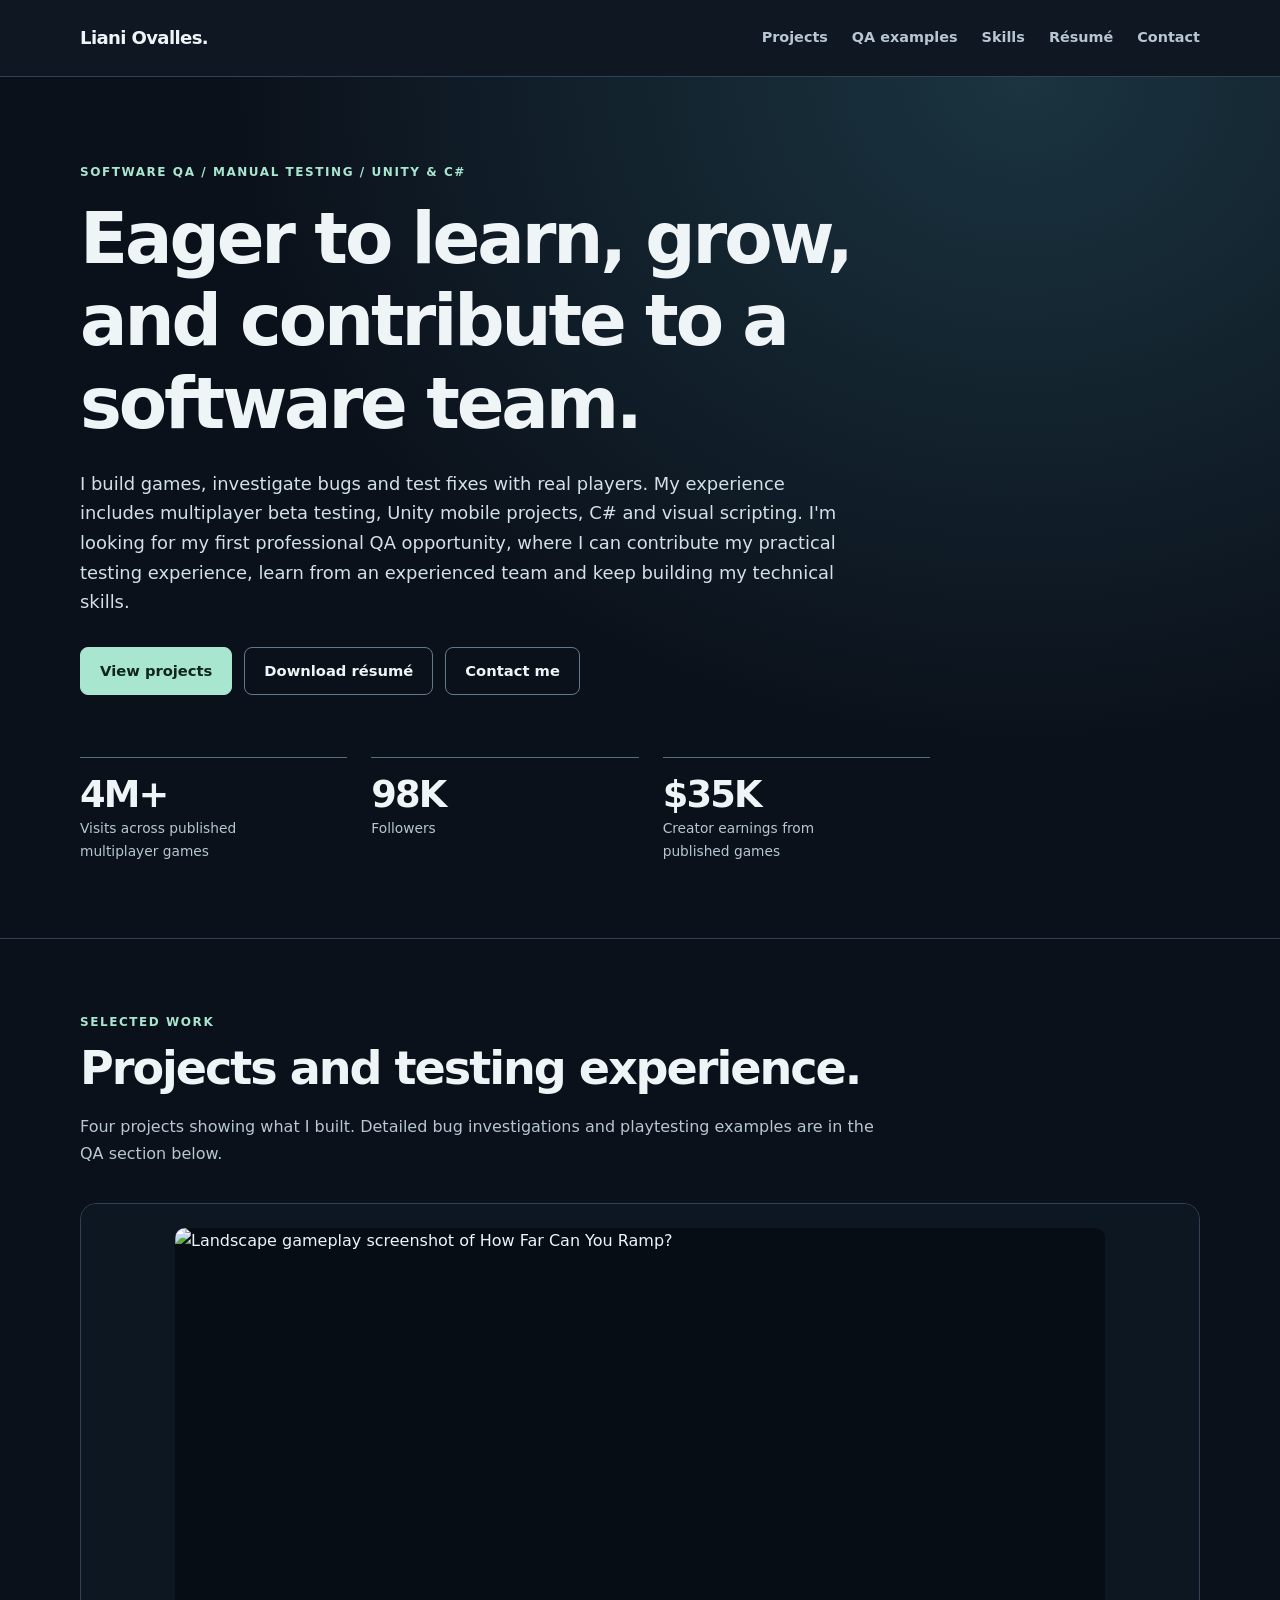
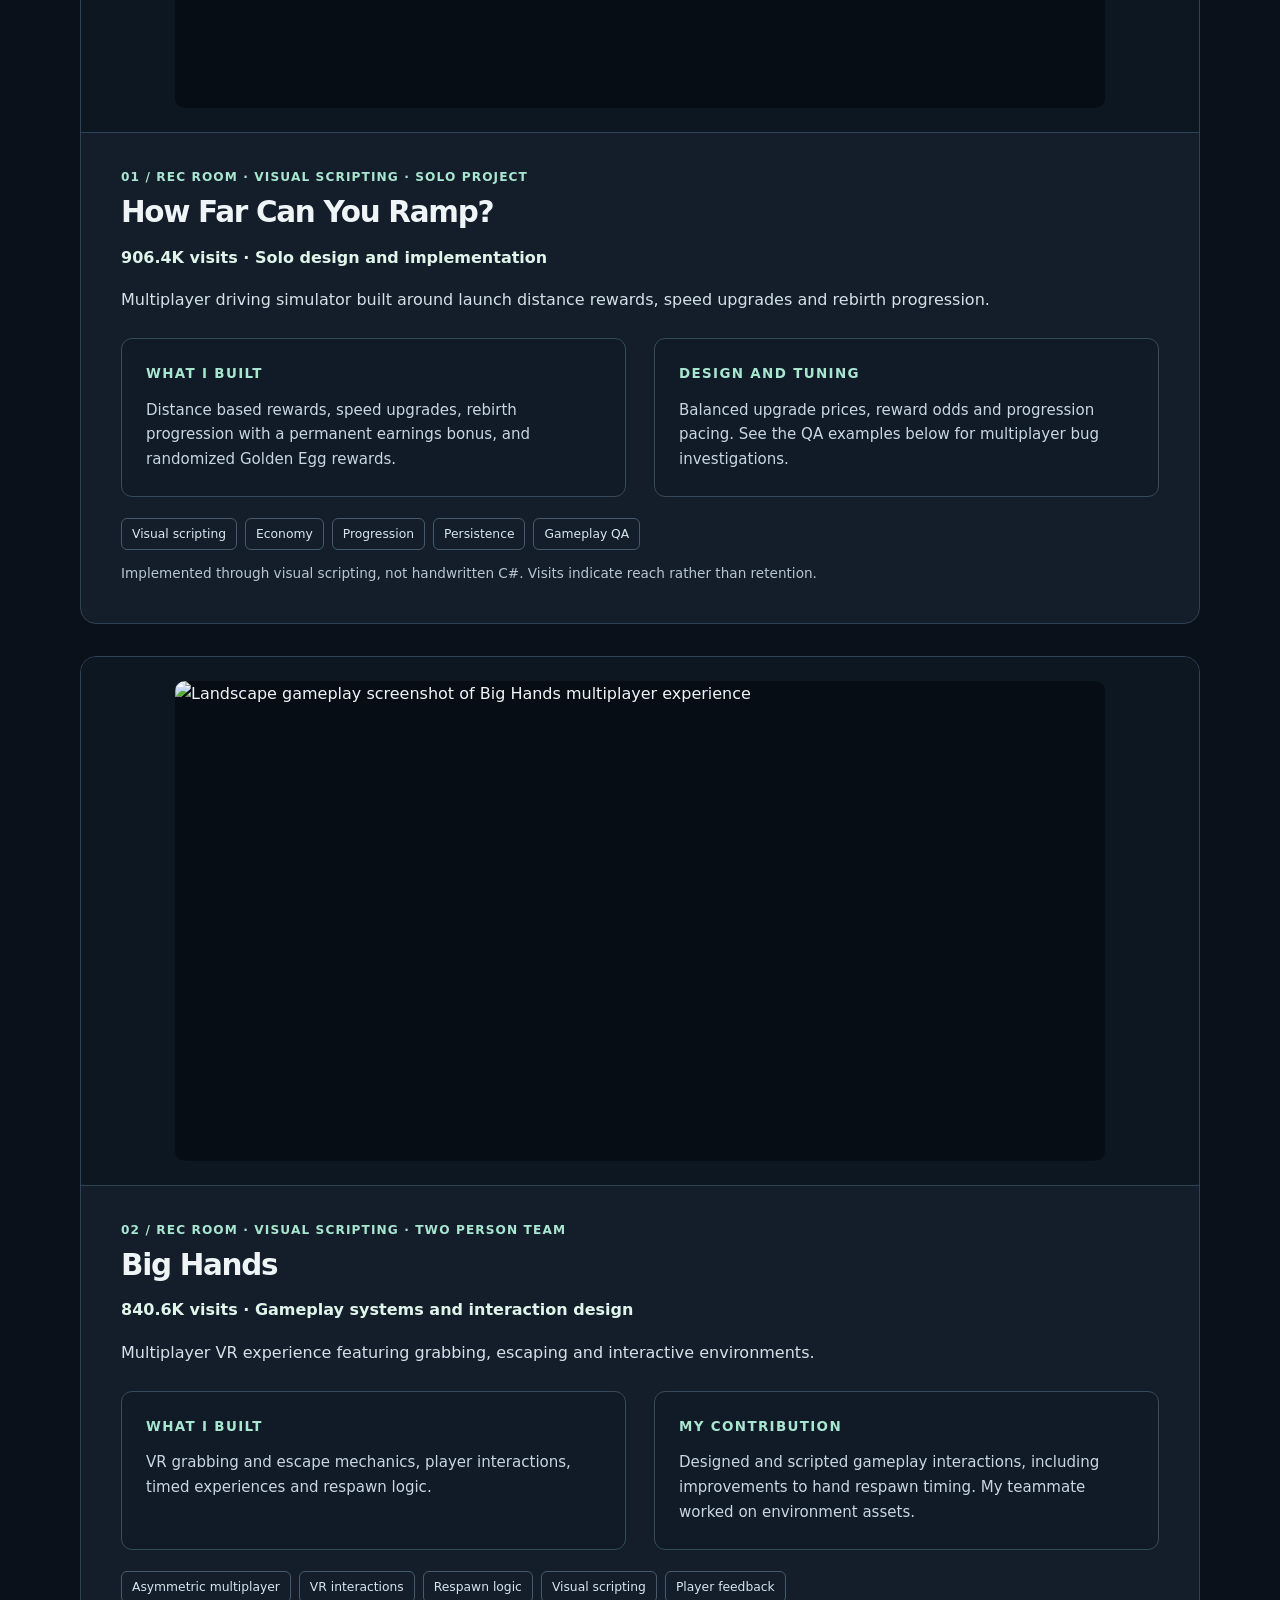
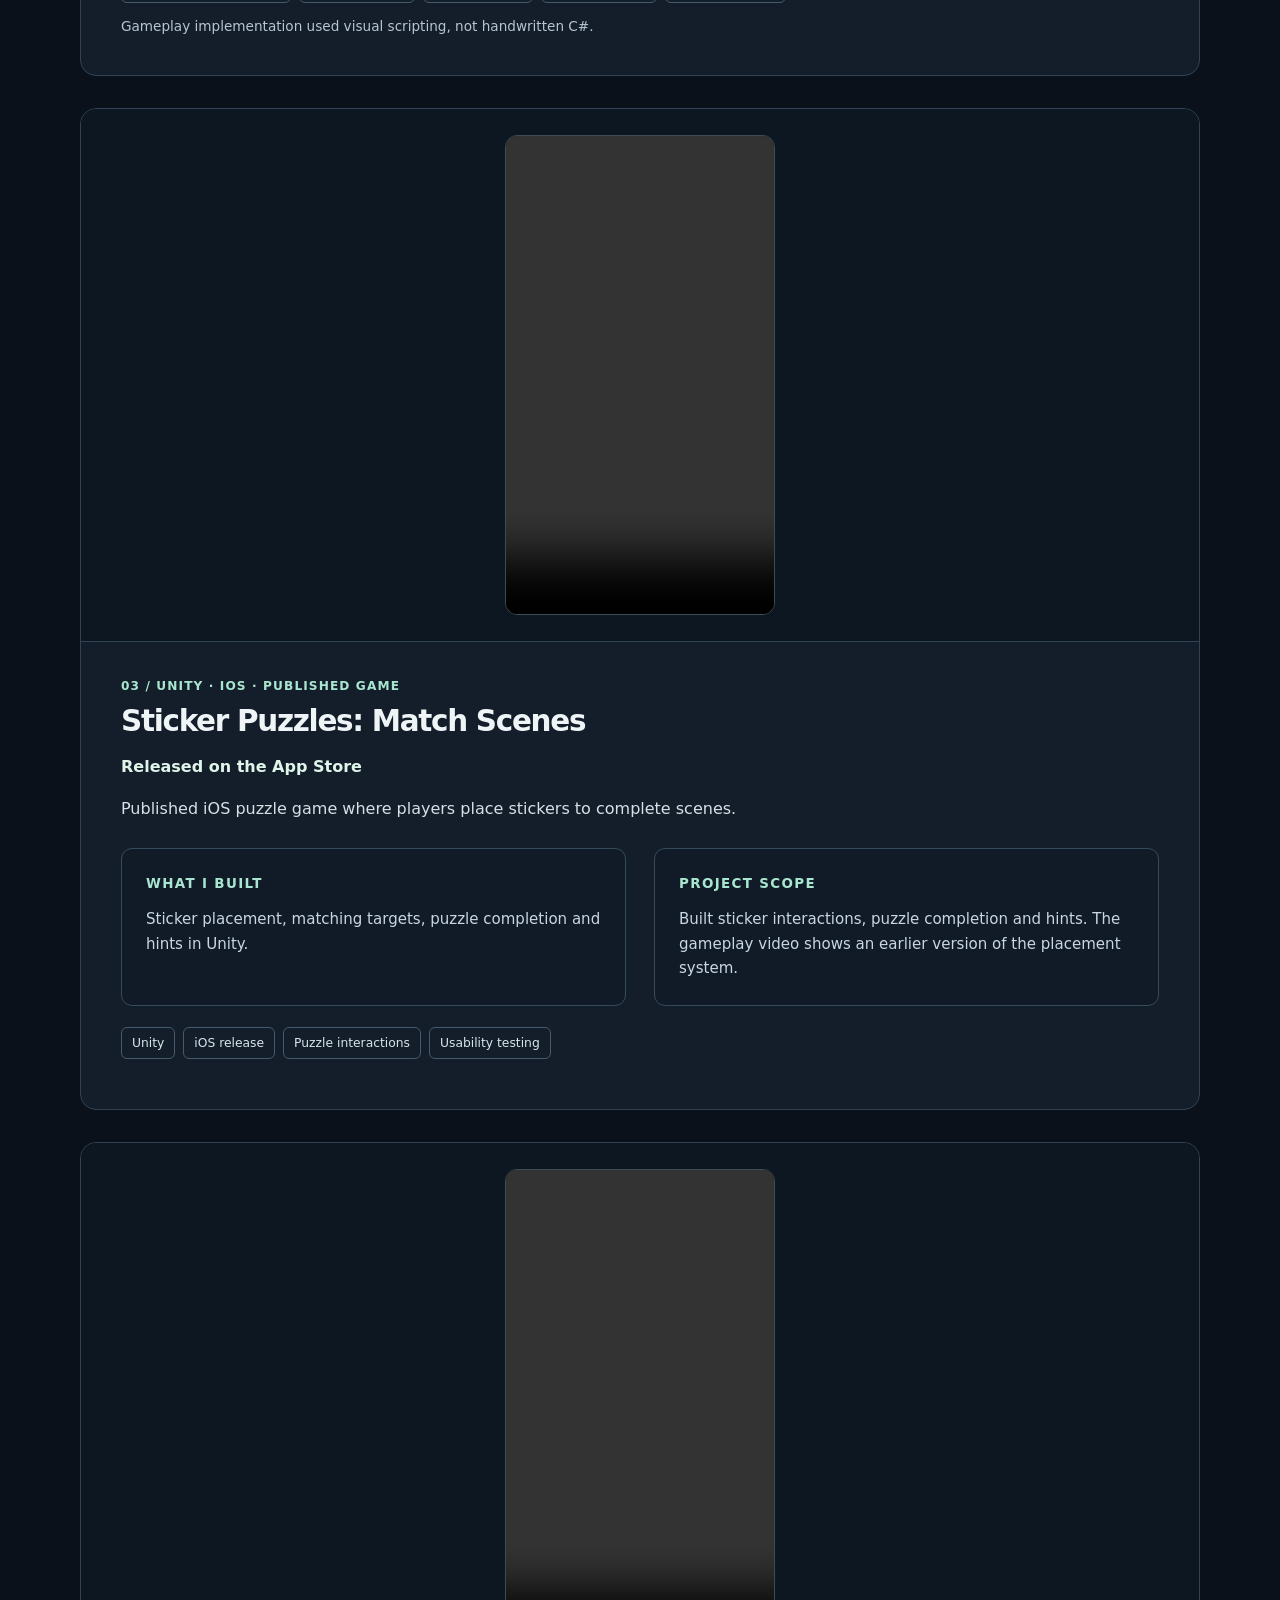
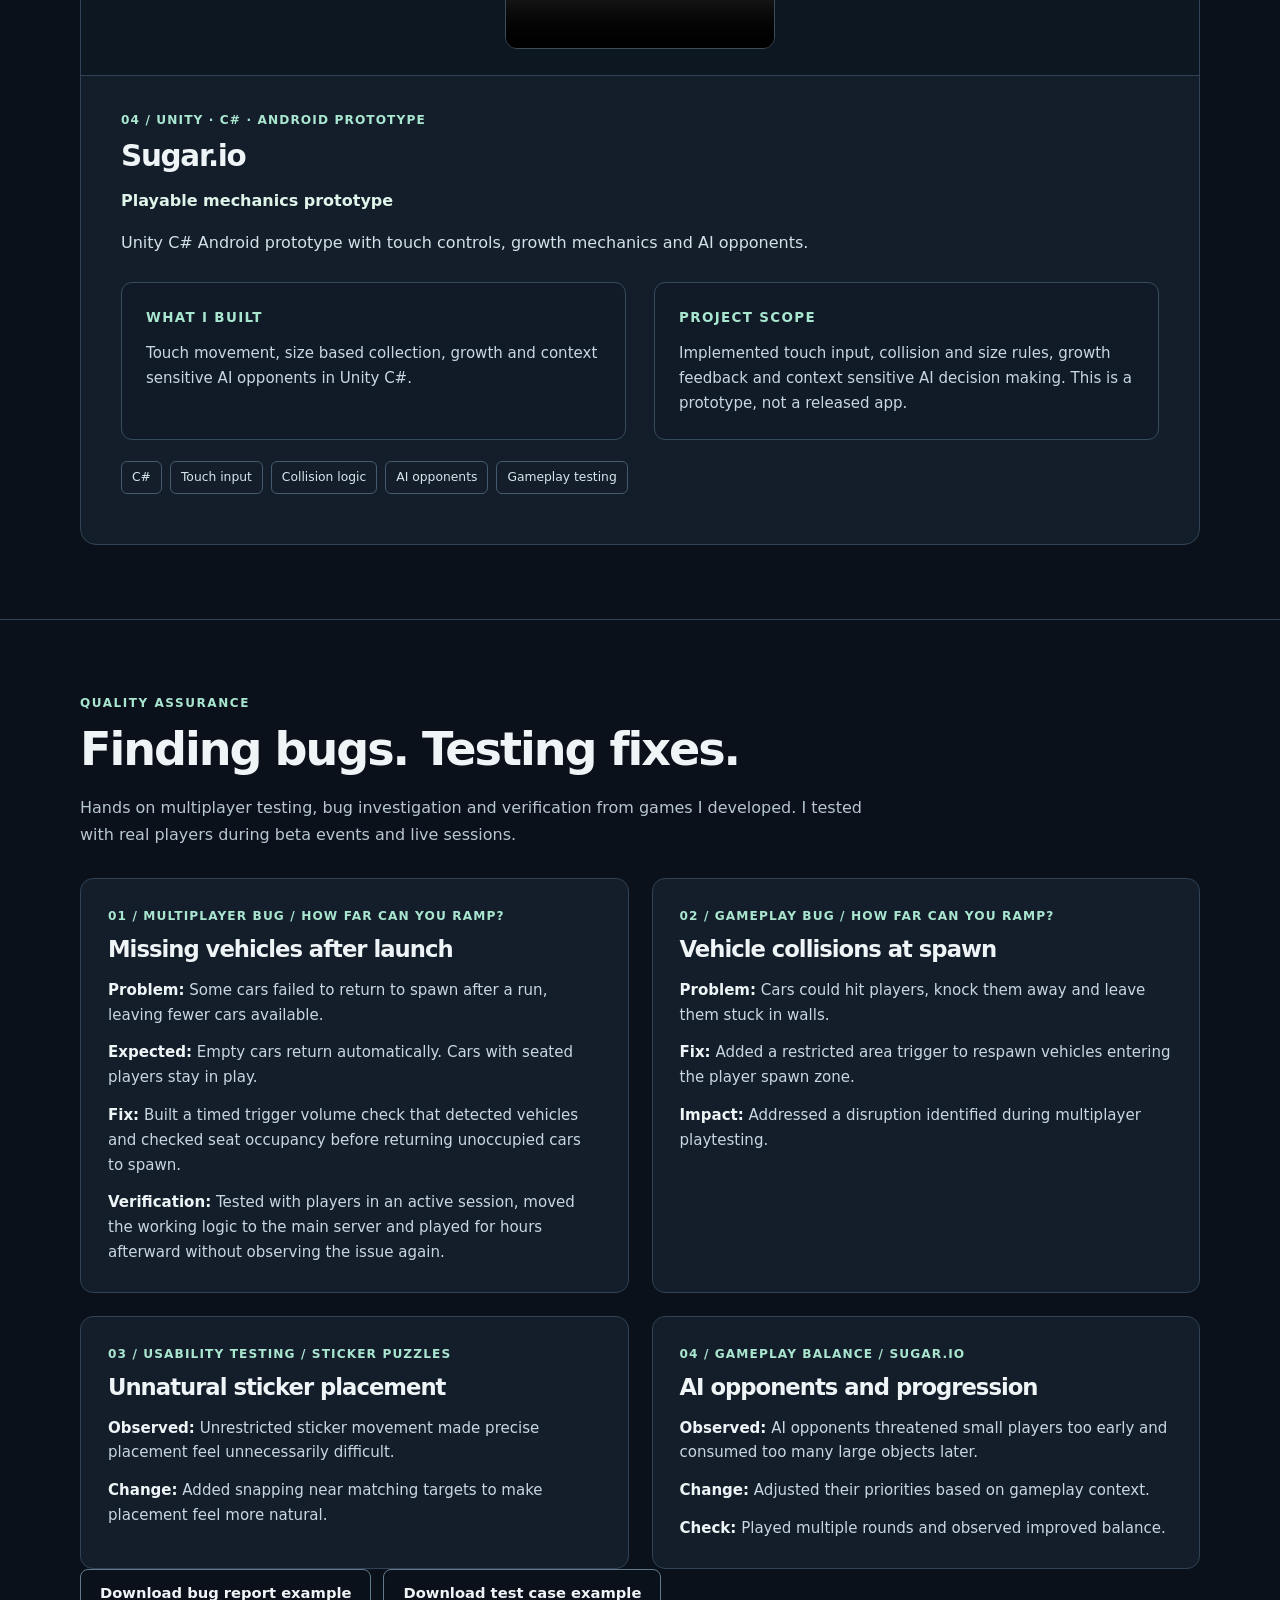
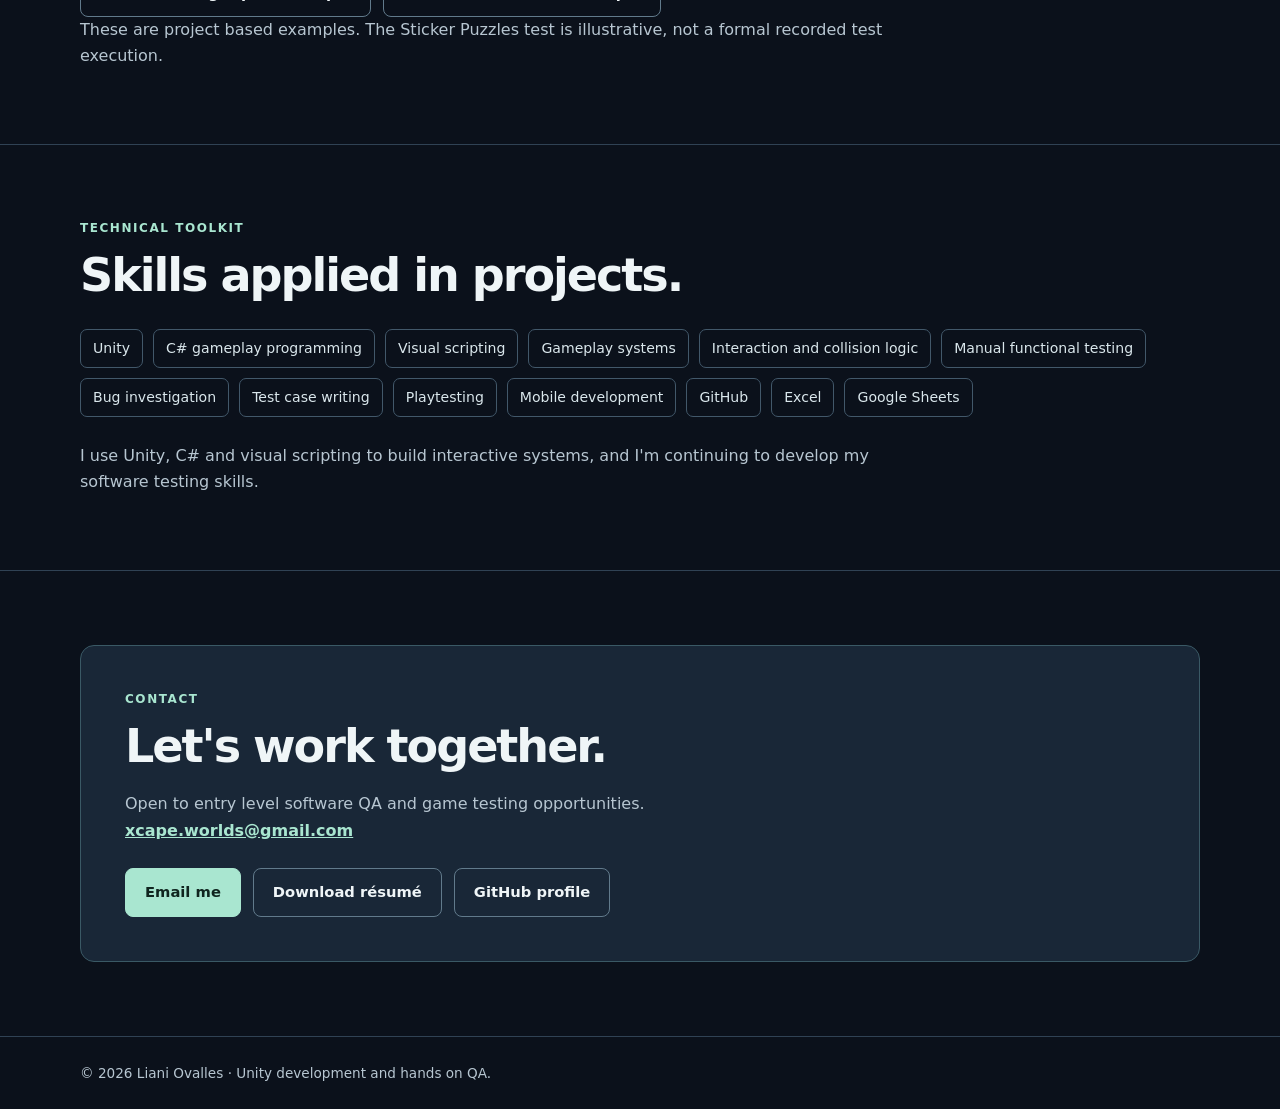
==== index.html @ 58427d6f "Remove repeated QA stories from project summaries and streamline closing copy" ====
<!doctype html>
<html lang="en">
<head>
<meta charset="utf-8">
<meta name="viewport" content="width=device-width, initial-scale=1">
<meta name="theme-color" content="#0b111b">
<meta name="description" content="Liani Ovalles: Unity and C# game development, multiplayer visual scripting, manual gameplay testing and practical QA case studies. Open to remote entry level roles.">
<title>Liani Ovalles | Unity Development & Software QA</title>
<link rel="stylesheet" href="site.css">
</head>
<body>
<a class="skip-link" href="#main">Skip to content</a>
<header class="site-header"><div class="container nav"><a class="brand" href="#top">Liani Ovalles<span aria-hidden="true">.</span></a><nav class="nav-links" aria-label="Primary navigation"><a href="#projects">Projects</a><a href="#qa">QA examples</a><a href="#skills">Skills</a><a href="Liani_Ovalles_Resume.pdf" download>Résumé</a><a href="#contact">Contact</a></nav></div></header>
<main id="main">
<section class="hero" id="top" aria-labelledby="hero-title"><div class="container"><div class="eyebrow">Software QA / Manual testing / Unity &amp; C#</div><h1 id="hero-title">Eager to learn, grow, and contribute to a software team.</h1><p class="lead">I build games, investigate bugs and test fixes with real players. My experience includes multiplayer beta testing, Unity mobile projects, C# and visual scripting. I'm looking for my first professional QA opportunity, where I can contribute my practical testing experience, learn from an experienced team and keep building my technical skills.</p><div class="buttons"><a class="btn" href="#projects">View projects</a><a class="btn secondary" href="Liani_Ovalles_Resume.pdf" download>Download résumé</a><a class="btn secondary" href="mailto:xcape.worlds@gmail.com">Contact me</a></div><div class="stats" aria-label="Published games and community milestones"><div class="stat"><strong>4M+</strong><span>Visits across published multiplayer games</span></div><div class="stat"><strong>98K</strong><span>Followers</span></div><div class="stat"><strong>$35K</strong><span>Creator earnings from published games</span></div></div></div></section>
<section class="section" id="projects" aria-labelledby="projects-title"><div class="container"><div class="eyebrow">Selected work</div><h2 id="projects-title">Projects and testing experience.</h2><p class="section-intro">Four projects showing what I built. Detailed bug investigations and playtesting examples are in the QA section below.</p>
<div class="projects">
<article class="project" aria-labelledby="ramp-title"><div class="project-media landscape"><img loading="lazy" src="https://gentle-tapioca-be9b6f.netlify.app/assets/b6f2767bb4b3dfc897111e20.jpg" alt="Landscape gameplay screenshot of How Far Can You Ramp?" width="960" height="540"></div><div class="project-content"><div class="project-meta">01 / Rec Room · Visual scripting · Solo project</div><h3 id="ramp-title">How Far Can You Ramp?</h3><p class="project-outcome">906.4K visits · Solo design and implementation</p><p class="project-summary">Multiplayer driving simulator built around launch distance rewards, speed upgrades and rebirth progression.</p><div class="project-details"><div class="technical"><h4>What I built</h4><p>Distance based rewards, speed upgrades, rebirth progression with a permanent earnings bonus, and randomized Golden Egg rewards.</p></div><div class="technical"><h4>Design and tuning</h4><p>Balanced upgrade prices, reward odds and progression pacing. See the QA examples below for multiplayer bug investigations.</p></div></div><div class="tag-list"><span class="tag">Visual scripting</span><span class="tag">Economy</span><span class="tag">Progression</span><span class="tag">Persistence</span><span class="tag">Gameplay QA</span></div><p class="note">Implemented through visual scripting, not handwritten C#. Visits indicate reach rather than retention.</p></div></article>
<article class="project" aria-labelledby="hands-title"><div class="project-media landscape"><img loading="lazy" src="https://gentle-tapioca-be9b6f.netlify.app/assets/081a49a530ebfb4fcb7cc245.jpg" alt="Landscape gameplay screenshot of Big Hands multiplayer experience" width="960" height="540"></div><div class="project-content"><div class="project-meta">02 / Rec Room · Visual scripting · two person team</div><h3 id="hands-title">Big Hands</h3><p class="project-outcome">840.6K visits · Gameplay systems and interaction design</p><p class="project-summary">Multiplayer VR experience featuring grabbing, escaping and interactive environments.</p><div class="project-details"><div class="technical"><h4>What I built</h4><p>VR grabbing and escape mechanics, player interactions, timed experiences and respawn logic.</p></div><div class="technical"><h4>My contribution</h4><p>Designed and scripted gameplay interactions, including improvements to hand respawn timing. My teammate worked on environment assets.</p></div></div><div class="tag-list"><span class="tag">Asymmetric multiplayer</span><span class="tag">VR interactions</span><span class="tag">Respawn logic</span><span class="tag">Visual scripting</span><span class="tag">Player feedback</span></div><p class="note">Gameplay implementation used visual scripting, not handwritten C#.</p></div></article>
<article class="project" aria-labelledby="sticker-title"><div class="project-media portrait"><video controls playsinline preload="metadata" data-preview-time="8" aria-label="Sticker Puzzles gameplay recording"><source src="sticker-puzzles-gameplay.mp4#t=8" type="video/mp4">Your browser does not support this video.</video></div><div class="project-content"><div class="project-meta">03 / Unity · iOS · Published game</div><h3 id="sticker-title">Sticker Puzzles: Match Scenes</h3><p class="project-outcome">Released on the App Store</p><p class="project-summary">Published iOS puzzle game where players place stickers to complete scenes.</p><div class="project-details"><div class="technical"><h4>What I built</h4><p>Sticker placement, matching targets, puzzle completion and hints in Unity.</p></div><div class="technical"><h4>Project scope</h4><p>Built sticker interactions, puzzle completion and hints. The gameplay video shows an earlier version of the placement system.</p></div></div><div class="tag-list"><span class="tag">Unity</span><span class="tag">iOS release</span><span class="tag">Puzzle interactions</span><span class="tag">Usability testing</span></div></div></article>
<article class="project" aria-labelledby="sugar-title"><div class="project-media portrait"><video controls playsinline preload="metadata" data-preview-time="5" aria-label="Sugar.io gameplay recording"><source src="sugar-io-gameplay.mp4#t=5" type="video/mp4">Your browser does not support this video.</video></div><div class="project-content"><div class="project-meta">04 / Unity · C# · Android prototype</div><h3 id="sugar-title">Sugar.io</h3><p class="project-outcome">Playable mechanics prototype</p><p class="project-summary">Unity C# Android prototype with touch controls, growth mechanics and AI opponents.</p><div class="project-details"><div class="technical"><h4>What I built</h4><p>Touch movement, size based collection, growth and context sensitive AI opponents in Unity C#.</p></div><div class="technical"><h4>Project scope</h4><p>Implemented touch input, collision and size rules, growth feedback and context sensitive AI decision making. This is a prototype, not a released app.</p></div></div><div class="tag-list"><span class="tag">C#</span><span class="tag">Touch input</span><span class="tag">Collision logic</span><span class="tag">AI opponents</span><span class="tag">Gameplay testing</span></div></div></article>
</div></div></section>
<section class="section" id="qa" aria-labelledby="qa-title"><div class="container"><div class="eyebrow">Quality assurance</div><h2 id="qa-title">Finding bugs. Testing fixes.</h2><p class="section-intro">Hands on multiplayer testing, bug investigation and verification from games I developed. I tested with real players during beta events and live sessions.</p><div class="qa-grid">
<article class="qa-card"><div class="project-meta">01 / Multiplayer bug / How Far Can You Ramp?</div><h3>Missing vehicles after launch</h3><p><strong>Problem:</strong> Some cars failed to return to spawn after a run, leaving fewer cars available.</p><p><strong>Expected:</strong> Empty cars return automatically. Cars with seated players stay in play.</p><p><strong>Fix:</strong> Built a timed trigger volume check that detected vehicles and checked seat occupancy before returning unoccupied cars to spawn.</p><p><strong>Verification:</strong> Tested with players in an active session, moved the working logic to the main server and played for hours afterward without observing the issue again.</p></article>
<article class="qa-card"><div class="project-meta">02 / Gameplay bug / How Far Can You Ramp?</div><h3>Vehicle collisions at spawn</h3><p><strong>Problem:</strong> Cars could hit players, knock them away and leave them stuck in walls.</p><p><strong>Fix:</strong> Added a restricted area trigger to respawn vehicles entering the player spawn zone.</p><p><strong>Impact:</strong> Addressed a disruption identified during multiplayer playtesting.</p></article>
<article class="qa-card"><div class="project-meta">03 / Usability testing / Sticker Puzzles</div><h3>Unnatural sticker placement</h3><p><strong>Observed:</strong> Unrestricted sticker movement made precise placement feel unnecessarily difficult.</p><p><strong>Change:</strong> Added snapping near matching targets to make placement feel more natural.</p></article><article class="qa-card"><div class="project-meta">04 / Gameplay balance / Sugar.io</div><h3>AI opponents and progression</h3><p><strong>Observed:</strong> AI opponents threatened small players too early and consumed too many large objects later.</p><p><strong>Change:</strong> Adjusted their priorities based on gameplay context.</p><p><strong>Check:</strong> Played multiple rounds and observed improved balance.</p></article>
</div><div class="buttons"><a class="btn secondary" href="qa-bug-report-example.txt" download="QA_Bug_Report_Example.txt">Download bug report example</a><a class="btn secondary" href="qa-manual-test-case-example.txt" download="QA_Manual_Test_Case_Example.txt">Download test case example</a></div><p class="section-intro">These are project based examples. The Sticker Puzzles test is illustrative, not a formal recorded test execution.</p></div></section>
<section class="section" id="skills" aria-labelledby="skills-title"><div class="container"><div class="eyebrow">Technical toolkit</div><h2 id="skills-title">Skills applied in projects.</h2><div class="skills"><span>Unity</span><span>C# gameplay programming</span><span>Visual scripting</span><span>Gameplay systems</span><span>Interaction and collision logic</span><span>Manual functional testing</span><span>Bug investigation</span><span>Test case writing</span><span>Playtesting</span><span>Mobile development</span><span>GitHub</span><span>Excel</span><span>Google Sheets</span></div><p class="section-intro">I use Unity, C# and visual scripting to build interactive systems, and I'm continuing to develop my software testing skills.</p></div></section>
<section class="section" id="contact" aria-labelledby="contact-title"><div class="container"><div class="contact-card"><div class="eyebrow">Contact</div><h2 id="contact-title">Let's work together.</h2><p class="section-intro">Open to entry level software QA and game testing opportunities.</p><a class="email" href="mailto:xcape.worlds@gmail.com">xcape.worlds@gmail.com</a><div class="buttons"><a class="btn" href="mailto:xcape.worlds@gmail.com?subject=Job%20Opportunity">Email me</a><a class="btn secondary" href="Liani_Ovalles_Resume.pdf" download>Download résumé</a><a class="btn secondary" href="https://github.com/xcapeworlds-cloud" target="_blank" rel="noopener noreferrer">GitHub profile</a></div></div></div></section>
</main>
<footer class="footer"><div class="container">© <span id="year">2026</span> Liani Ovalles · Unity development and hands on QA.</div></footer>
<script>document.getElementById('year').textContent = new Date().getFullYear();</script>
<script>
/* Seek to a useful gameplay frame while keeping playback user controlled. */
document.querySelectorAll('video[data-preview-time]').forEach((video) => {
  const previewTime = Number(video.dataset.previewTime);
  video.addEventListener('loadedmetadata', () => {
    if (Number.isFinite(video.duration) && video.duration > previewTime) {
      video.currentTime = previewTime;
    }
  }, { once: true });
  video.addEventListener('play', () => {
    if (!video.dataset.started) {
      video.dataset.started = 'true';
      video.currentTime = 0;
    }
  });
});
</script>
</body>
</html>
---- site.css ----
/* Portfolio styles: a single responsive system, without overrides. */
:root{color-scheme:dark;--bg:#0b111b;--surface:#141e2a;--surface-alt:#192737;--border:#304254;--text:#eff5f7;--muted:#b7c6d1;--accent:#a9e6d0;--accent-ink:#10251f;--page:1120px}
*{box-sizing:border-box}html{scroll-behavior:smooth}body{margin:0;background:var(--bg);color:var(--text);font:16px/1.65 system-ui,-apple-system,BlinkMacSystemFont,'Segoe UI',sans-serif}img,video{max-width:100%}a{color:inherit}a:focus-visible{outline:3px solid var(--accent);outline-offset:4px}.container{width:min(var(--page),calc(100% - 48px));margin-inline:auto}.skip-link{position:absolute;top:-60px;left:12px;background:var(--accent);color:var(--accent-ink);padding:10px 16px;z-index:10}.skip-link:focus{top:10px}
.site-header{border-bottom:1px solid var(--border);background:#0e1722}.nav{min-height:76px;display:flex;align-items:center;justify-content:space-between;gap:24px}.brand{font-weight:800;letter-spacing:-.035em;text-decoration:none;font-size:1.13rem}.nav-links{display:flex;flex-wrap:wrap;gap:10px 24px}.nav-links a{text-decoration:none;color:var(--muted);font-size:.9rem;font-weight:600}.nav-links a:hover,.text-link:hover{color:var(--accent)}
h1,h2,h3,h4,p{margin-top:0}h1,h2,h3{letter-spacing:-.044em;line-height:1.17}h1{font-size:clamp(2.65rem,5.5vw,4.8rem);max-width:920px;margin:15px 0 24px}h2{font-size:clamp(2rem,3.6vw,3.05rem);margin:10px 0 18px}h3{font-size:clamp(1.55rem,2.3vw,2rem);margin:8px 0 15px}h4{font-size:.84rem;text-transform:uppercase;letter-spacing:.1em;color:var(--accent);margin:0 0 12px}.eyebrow{font-size:.75rem;font-weight:800;text-transform:uppercase;letter-spacing:.13em;color:var(--accent)}.lead{font-size:1.12rem;max-width:780px;color:#d3e0e6}.muted,.section-intro{color:var(--muted)}.section-intro{max-width:810px;margin-bottom:0}
.hero{padding:86px 0 75px;background:radial-gradient(ellipse at 80% 0%,#1a3440 0%,transparent 55%)}.hero .buttons{margin-top:30px}.buttons{display:flex;flex-wrap:wrap;gap:12px}.btn{min-height:46px;display:inline-flex;align-items:center;justify-content:center;text-align:center;padding:11px 19px;border-radius:8px;font-weight:800;font-size:.92rem;text-decoration:none;background:var(--accent);color:var(--accent-ink);border:1px solid var(--accent)}.btn.secondary{background:transparent;color:var(--text);border-color:#617a8b}.btn:hover{filter:brightness(1.1)}.stats{display:grid;grid-template-columns:repeat(3,minmax(0,1fr));gap:24px;max-width:850px;margin-top:62px}.stat{border-top:1px solid #547080;padding-top:15px}.stat strong{display:block;font-size:clamp(1.7rem,3.3vw,2.3rem);line-height:1.2;letter-spacing:-.05em}.stat span{display:block;font-size:.86rem;color:var(--muted);max-width:210px}
.section{padding:74px 0;border-top:1px solid var(--border);scroll-margin-top:20px}.projects{display:grid;gap:32px;margin-top:36px}.project{background:var(--surface);border:1px solid var(--border);border-radius:16px;overflow:hidden}.project-media{background:#0d1722;display:grid;place-items:center;padding:24px;border-bottom:1px solid var(--border)}.project-media.landscape img{width:100%;max-width:930px;max-height:480px;aspect-ratio:16/9;object-fit:contain;display:block;background:#070d14;border-radius:10px}.project-media.portrait{padding:26px 20px}.project-media.portrait video{display:block;width:min(100%,270px);aspect-ratio:9/16;object-fit:contain;max-height:480px;background:#000;border-radius:12px;border:1px solid #3d4c55}.project-content{padding:34px 40px 38px}.project-head{display:flex;justify-content:space-between;align-items:flex-start;gap:24px}.project-head h3{margin-bottom:10px}.project-meta{font-size:.76rem;text-transform:uppercase;letter-spacing:.09em;color:var(--accent);font-weight:800}.project-outcome{color:#e0f5ea;font-weight:750;margin:0 0 16px}.project-summary{color:#d4e1e7;max-width:890px}.project-details{display:grid;grid-template-columns:1fr 1fr;gap:28px;margin-top:25px}.technical{background:#101b27;border:1px solid #344b5b;border-radius:11px;padding:24px}.technical p,.qa-card p{color:#c8d7e0;font-size:.94rem;margin-bottom:13px}.technical p:last-child,.qa-card p:last-child{margin-bottom:0}.technical strong,.qa-card strong{color:#eef5f7}.tag-list{display:flex;flex-wrap:wrap;gap:8px;margin:21px 0 12px}.tag{font-size:.77rem;border:1px solid #435b6c;border-radius:6px;padding:5px 10px;color:#d6e6ec}.note{font-size:.85rem;color:var(--muted);margin-bottom:0}.text-link{color:var(--accent);font-weight:750;text-underline-offset:3px}
.qa-grid{display:grid;grid-template-columns:repeat(2,minmax(0,1fr));gap:23px;margin-top:30px}.qa-card{background:var(--surface);border:1px solid var(--border);padding:27px;border-radius:13px}.qa-card h3{font-size:1.42rem;margin-top:10px}.qa-card ol{color:#c8d7e0;padding-left:22px}.qa-card li{margin-bottom:6px}.skills{display:flex;flex-wrap:wrap;gap:10px;margin:26px 0}.skills span{border:1px solid #42586a;border-radius:7px;padding:7px 12px;font-size:.88rem;color:#dae7ec}.contact-card{padding:44px;background:var(--surface-alt);border:1px solid #3a5965;border-radius:14px}.contact-card .email{display:inline-block;color:var(--accent);font-weight:800;overflow-wrap:anywhere;margin-bottom:24px}.footer{padding:25px 0;color:var(--muted);font-size:.85rem;border-top:1px solid var(--border)}
@media(max-width:780px){.nav{padding:17px 0;align-items:flex-start;flex-direction:column;gap:9px}.nav-links{gap:7px 18px}.hero{padding:64px 0}.section{padding:56px 0}.stats{margin-top:43px;gap:15px}.project-details,.qa-grid{grid-template-columns:1fr}.project-content{padding:27px}.project-media{padding:18px}.project-media.landscape img{max-height:none}.project-media.portrait video{max-height:none}.technical{padding:20px}.contact-card{padding:28px}}
@media(max-width:480px){.container{width:calc(100% - 30px)}.nav-links a{font-size:.84rem}.hero{padding:53px 0}.lead{font-size:1.02rem}.buttons .btn{width:100%}.stats{grid-template-columns:repeat(2,minmax(0,1fr))}.stat:last-child{grid-column:1/-1}.project-content{padding:23px 19px}.project-media{padding:12px}.project-media.portrait{padding:18px 12px}.project-media.portrait video{width:min(100%,235px)}.qa-card{padding:22px}.contact-card{padding:25px 20px}}
@media(prefers-reduced-motion:reduce){html{scroll-behavior:auto}}
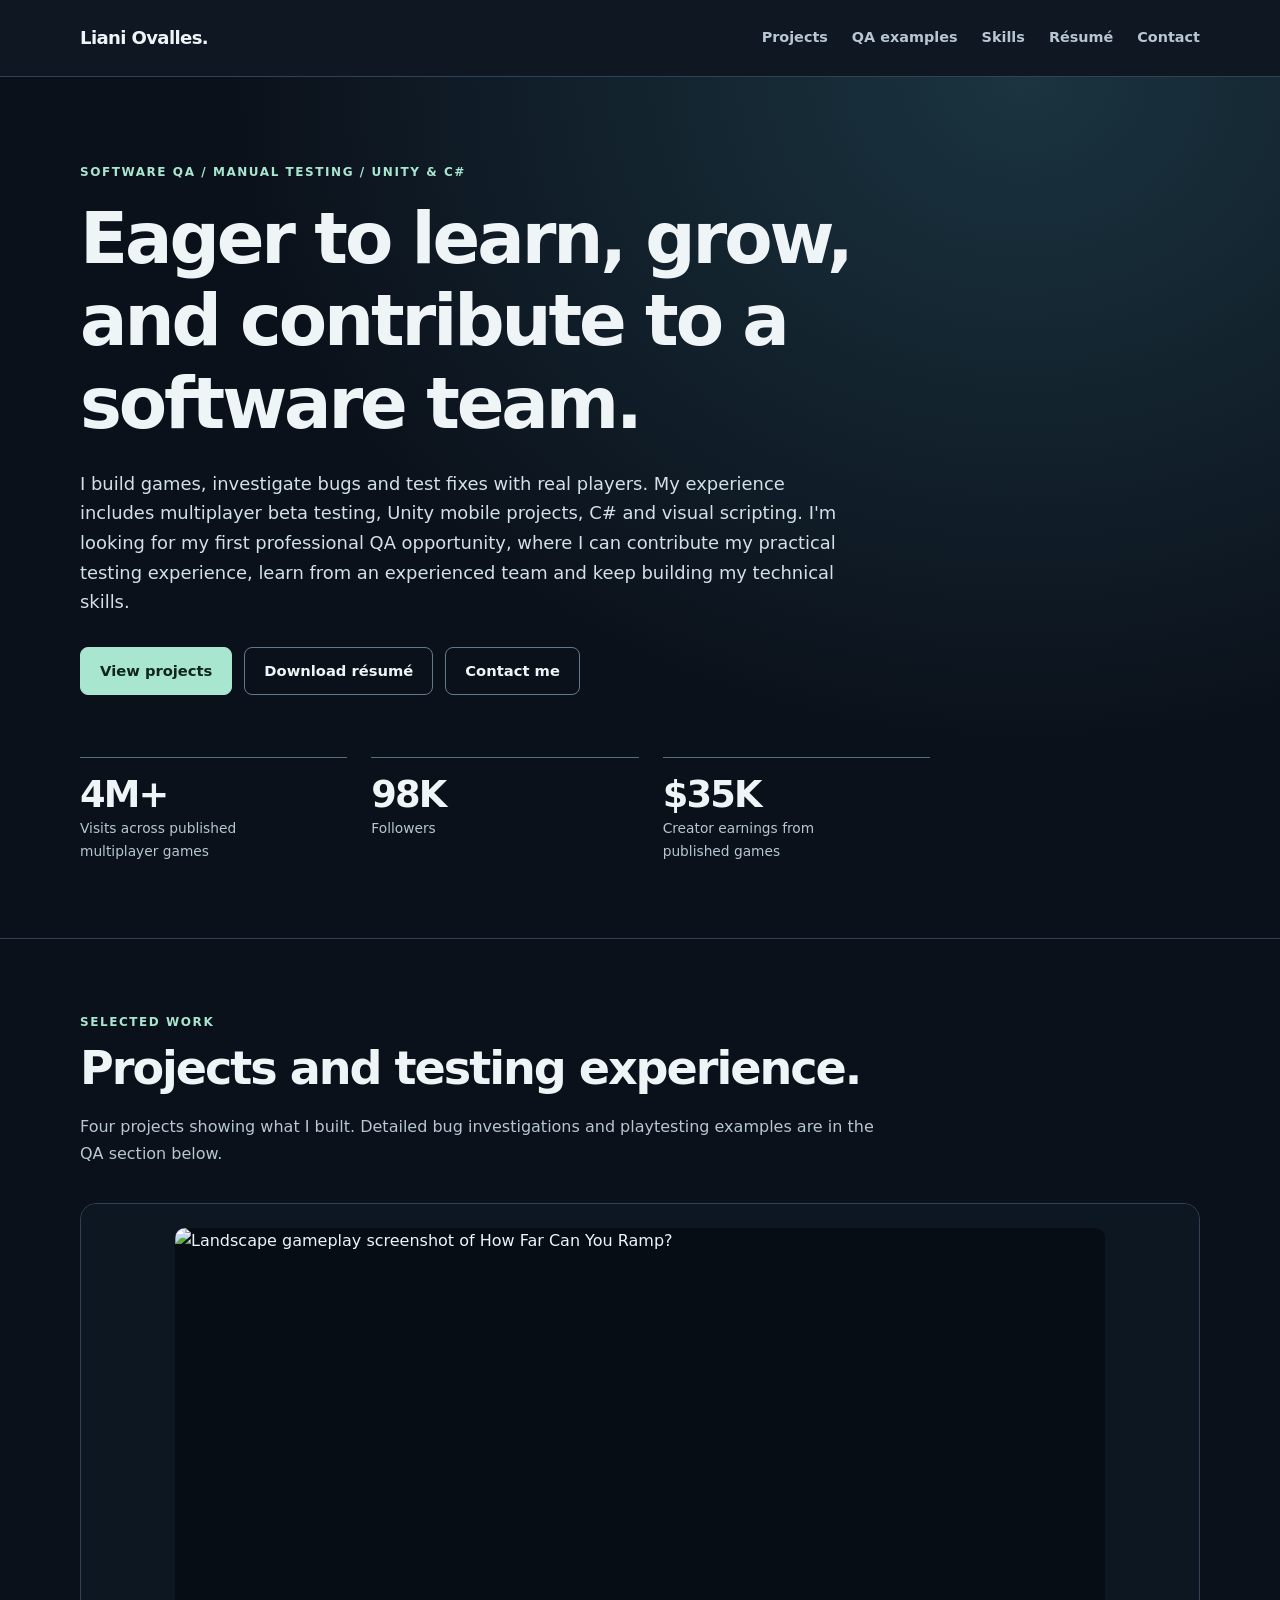
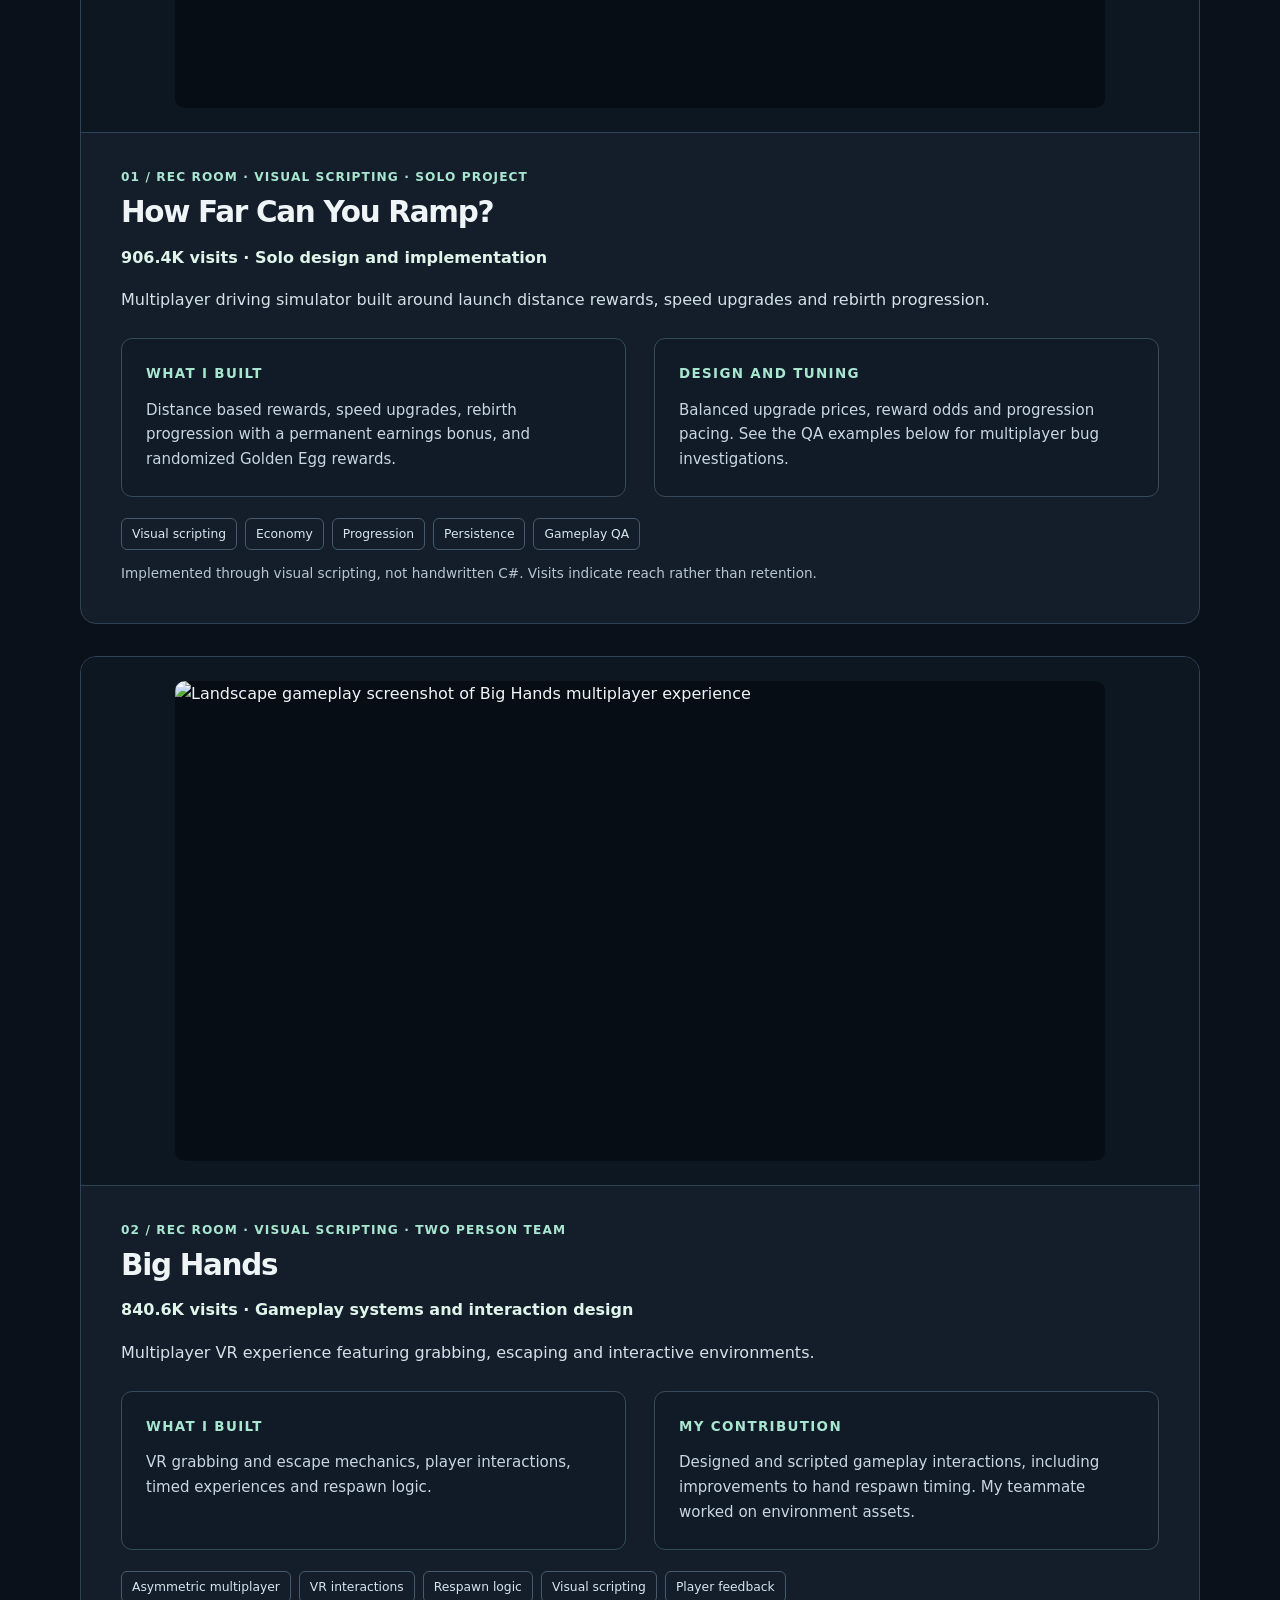
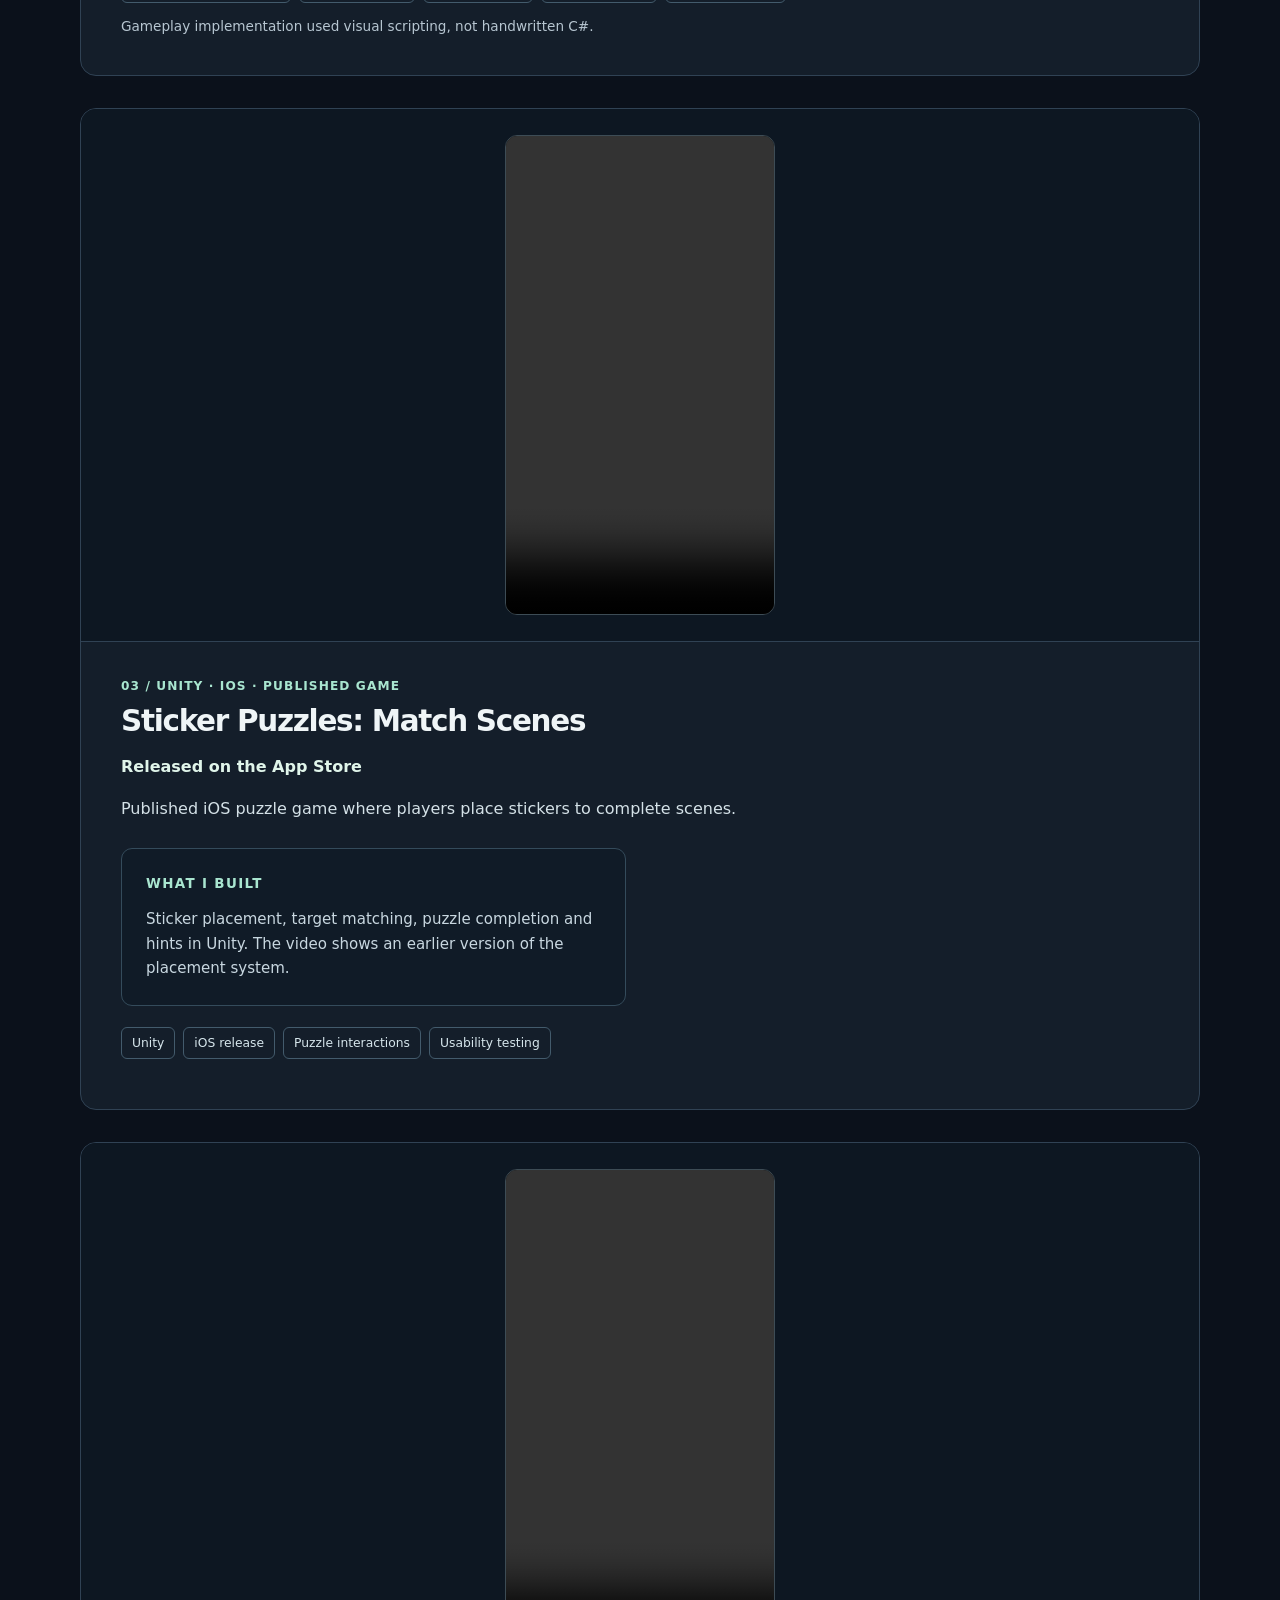
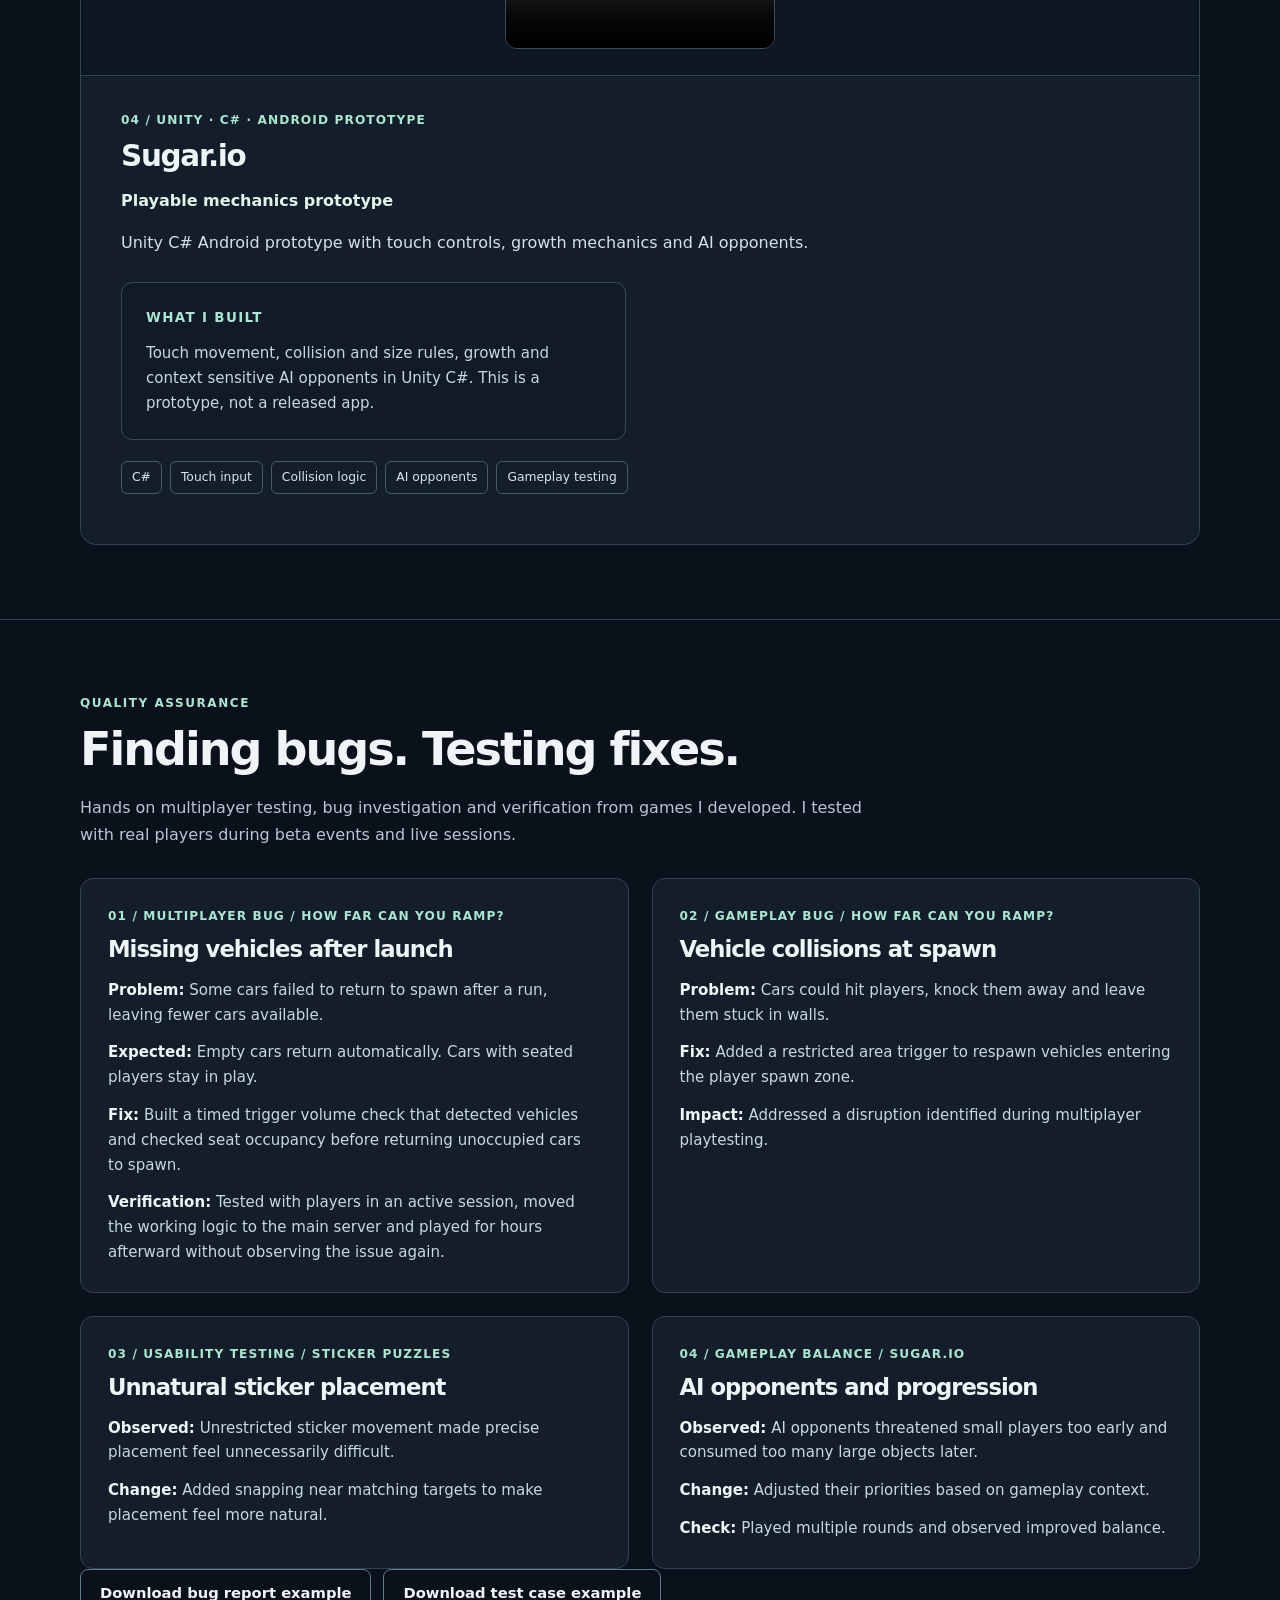
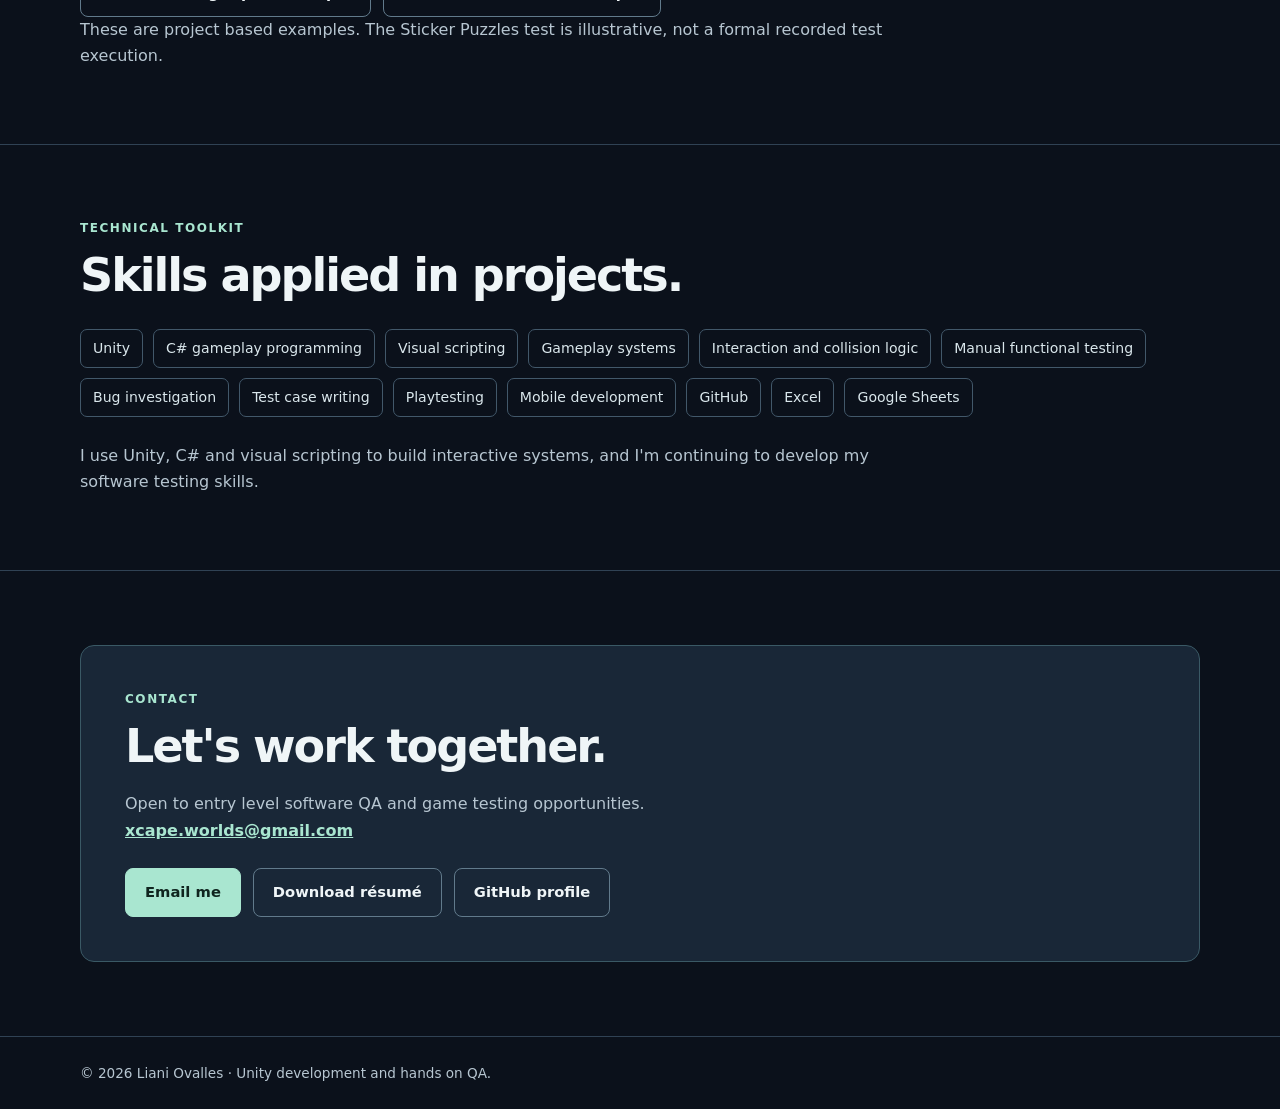
==== commit 9dbde270: "Remove duplicate project scope sections from Unity projects" ====
--- a/index.html
+++ b/index.html
@@ -17,8 +17,8 @@
 <div class="projects">
 <article class="project" aria-labelledby="ramp-title"><div class="project-media landscape"><img loading="lazy" src="https://gentle-tapioca-be9b6f.netlify.app/assets/b6f2767bb4b3dfc897111e20.jpg" alt="Landscape gameplay screenshot of How Far Can You Ramp?" width="960" height="540"></div><div class="project-content"><div class="project-meta">01 / Rec Room · Visual scripting · Solo project</div><h3 id="ramp-title">How Far Can You Ramp?</h3><p class="project-outcome">906.4K visits · Solo design and implementation</p><p class="project-summary">Multiplayer driving simulator built around launch distance rewards, speed upgrades and rebirth progression.</p><div class="project-details"><div class="technical"><h4>What I built</h4><p>Distance based rewards, speed upgrades, rebirth progression with a permanent earnings bonus, and randomized Golden Egg rewards.</p></div><div class="technical"><h4>Design and tuning</h4><p>Balanced upgrade prices, reward odds and progression pacing. See the QA examples below for multiplayer bug investigations.</p></div></div><div class="tag-list"><span class="tag">Visual scripting</span><span class="tag">Economy</span><span class="tag">Progression</span><span class="tag">Persistence</span><span class="tag">Gameplay QA</span></div><p class="note">Implemented through visual scripting, not handwritten C#. Visits indicate reach rather than retention.</p></div></article>
 <article class="project" aria-labelledby="hands-title"><div class="project-media landscape"><img loading="lazy" src="https://gentle-tapioca-be9b6f.netlify.app/assets/081a49a530ebfb4fcb7cc245.jpg" alt="Landscape gameplay screenshot of Big Hands multiplayer experience" width="960" height="540"></div><div class="project-content"><div class="project-meta">02 / Rec Room · Visual scripting · two person team</div><h3 id="hands-title">Big Hands</h3><p class="project-outcome">840.6K visits · Gameplay systems and interaction design</p><p class="project-summary">Multiplayer VR experience featuring grabbing, escaping and interactive environments.</p><div class="project-details"><div class="technical"><h4>What I built</h4><p>VR grabbing and escape mechanics, player interactions, timed experiences and respawn logic.</p></div><div class="technical"><h4>My contribution</h4><p>Designed and scripted gameplay interactions, including improvements to hand respawn timing. My teammate worked on environment assets.</p></div></div><div class="tag-list"><span class="tag">Asymmetric multiplayer</span><span class="tag">VR interactions</span><span class="tag">Respawn logic</span><span class="tag">Visual scripting</span><span class="tag">Player feedback</span></div><p class="note">Gameplay implementation used visual scripting, not handwritten C#.</p></div></article>
-<article class="project" aria-labelledby="sticker-title"><div class="project-media portrait"><video controls playsinline preload="metadata" data-preview-time="8" aria-label="Sticker Puzzles gameplay recording"><source src="sticker-puzzles-gameplay.mp4#t=8" type="video/mp4">Your browser does not support this video.</video></div><div class="project-content"><div class="project-meta">03 / Unity · iOS · Published game</div><h3 id="sticker-title">Sticker Puzzles: Match Scenes</h3><p class="project-outcome">Released on the App Store</p><p class="project-summary">Published iOS puzzle game where players place stickers to complete scenes.</p><div class="project-details"><div class="technical"><h4>What I built</h4><p>Sticker placement, matching targets, puzzle completion and hints in Unity.</p></div><div class="technical"><h4>Project scope</h4><p>Built sticker interactions, puzzle completion and hints. The gameplay video shows an earlier version of the placement system.</p></div></div><div class="tag-list"><span class="tag">Unity</span><span class="tag">iOS release</span><span class="tag">Puzzle interactions</span><span class="tag">Usability testing</span></div></div></article>
-<article class="project" aria-labelledby="sugar-title"><div class="project-media portrait"><video controls playsinline preload="metadata" data-preview-time="5" aria-label="Sugar.io gameplay recording"><source src="sugar-io-gameplay.mp4#t=5" type="video/mp4">Your browser does not support this video.</video></div><div class="project-content"><div class="project-meta">04 / Unity · C# · Android prototype</div><h3 id="sugar-title">Sugar.io</h3><p class="project-outcome">Playable mechanics prototype</p><p class="project-summary">Unity C# Android prototype with touch controls, growth mechanics and AI opponents.</p><div class="project-details"><div class="technical"><h4>What I built</h4><p>Touch movement, size based collection, growth and context sensitive AI opponents in Unity C#.</p></div><div class="technical"><h4>Project scope</h4><p>Implemented touch input, collision and size rules, growth feedback and context sensitive AI decision making. This is a prototype, not a released app.</p></div></div><div class="tag-list"><span class="tag">C#</span><span class="tag">Touch input</span><span class="tag">Collision logic</span><span class="tag">AI opponents</span><span class="tag">Gameplay testing</span></div></div></article>
+<article class="project" aria-labelledby="sticker-title"><div class="project-media portrait"><video controls playsinline preload="metadata" data-preview-time="8" aria-label="Sticker Puzzles gameplay recording"><source src="sticker-puzzles-gameplay.mp4#t=8" type="video/mp4">Your browser does not support this video.</video></div><div class="project-content"><div class="project-meta">03 / Unity · iOS · Published game</div><h3 id="sticker-title">Sticker Puzzles: Match Scenes</h3><p class="project-outcome">Released on the App Store</p><p class="project-summary">Published iOS puzzle game where players place stickers to complete scenes.</p><div class="project-details"><div class="technical"><h4>What I built</h4><p>Sticker placement, target matching, puzzle completion and hints in Unity. The video shows an earlier version of the placement system.</p></div></div><div class="tag-list"><span class="tag">Unity</span><span class="tag">iOS release</span><span class="tag">Puzzle interactions</span><span class="tag">Usability testing</span></div></div></article>
+<article class="project" aria-labelledby="sugar-title"><div class="project-media portrait"><video controls playsinline preload="metadata" data-preview-time="5" aria-label="Sugar.io gameplay recording"><source src="sugar-io-gameplay.mp4#t=5" type="video/mp4">Your browser does not support this video.</video></div><div class="project-content"><div class="project-meta">04 / Unity · C# · Android prototype</div><h3 id="sugar-title">Sugar.io</h3><p class="project-outcome">Playable mechanics prototype</p><p class="project-summary">Unity C# Android prototype with touch controls, growth mechanics and AI opponents.</p><div class="project-details"><div class="technical"><h4>What I built</h4><p>Touch movement, collision and size rules, growth and context sensitive AI opponents in Unity C#. This is a prototype, not a released app.</p></div></div><div class="tag-list"><span class="tag">C#</span><span class="tag">Touch input</span><span class="tag">Collision logic</span><span class="tag">AI opponents</span><span class="tag">Gameplay testing</span></div></div></article>
 </div></div></section>
 <section class="section" id="qa" aria-labelledby="qa-title"><div class="container"><div class="eyebrow">Quality assurance</div><h2 id="qa-title">Finding bugs. Testing fixes.</h2><p class="section-intro">Hands on multiplayer testing, bug investigation and verification from games I developed. I tested with real players during beta events and live sessions.</p><div class="qa-grid">
 <article class="qa-card"><div class="project-meta">01 / Multiplayer bug / How Far Can You Ramp?</div><h3>Missing vehicles after launch</h3><p><strong>Problem:</strong> Some cars failed to return to spawn after a run, leaving fewer cars available.</p><p><strong>Expected:</strong> Empty cars return automatically. Cars with seated players stay in play.</p><p><strong>Fix:</strong> Built a timed trigger volume check that detected vehicles and checked seat occupancy before returning unoccupied cars to spawn.</p><p><strong>Verification:</strong> Tested with players in an active session, moved the working logic to the main server and played for hours afterward without observing the issue again.</p></article>
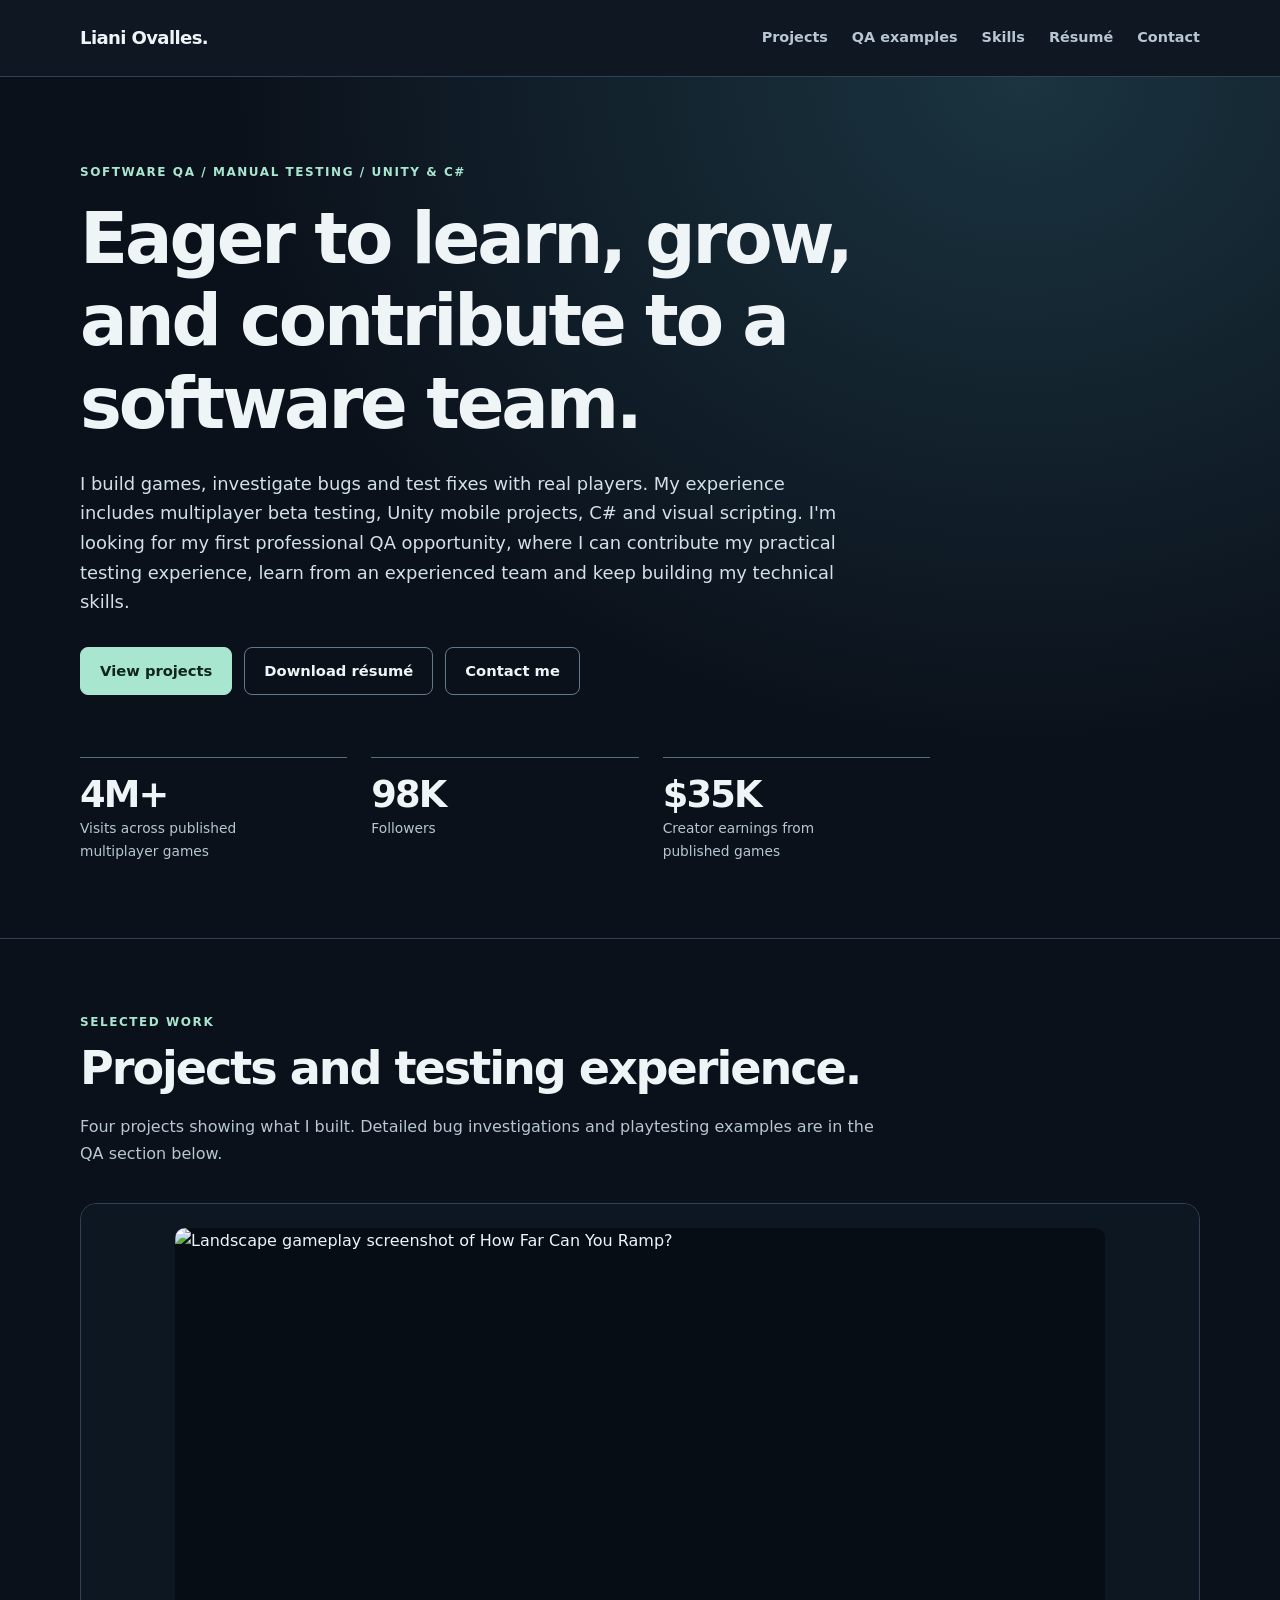
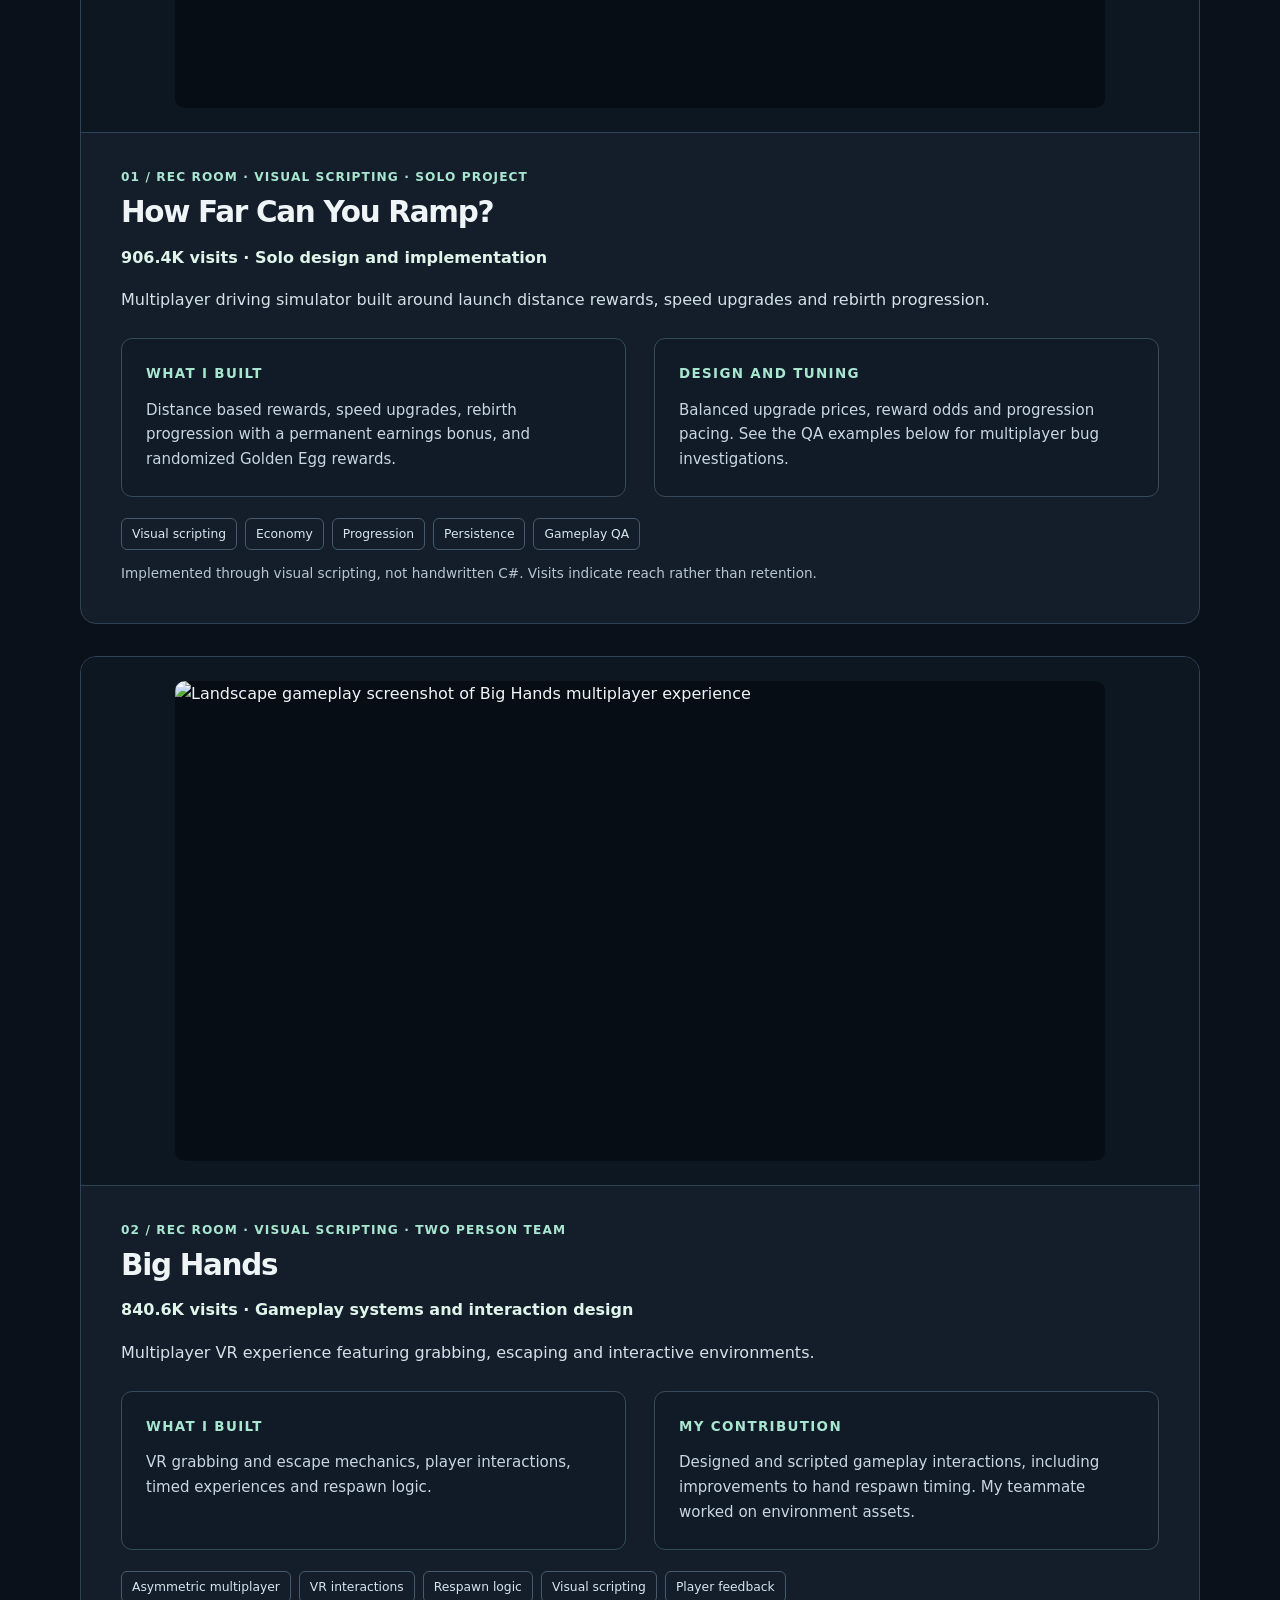
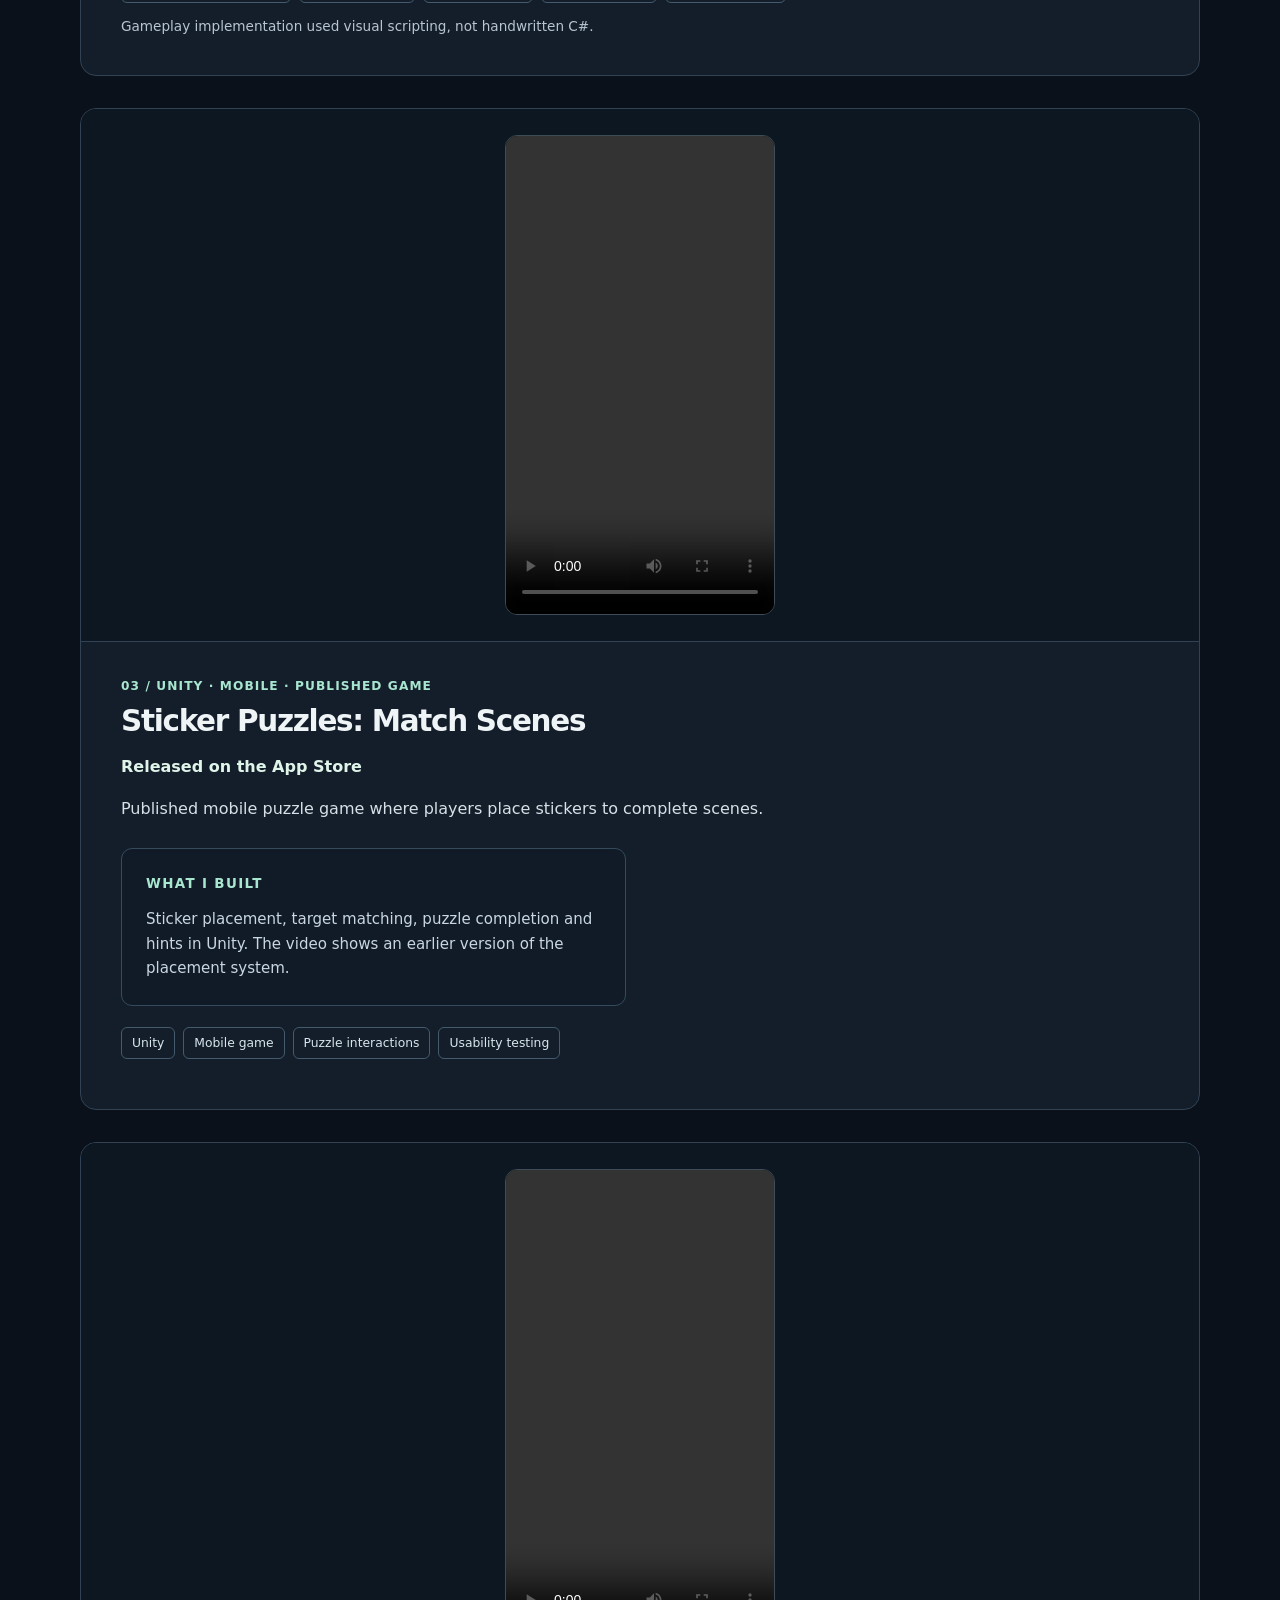
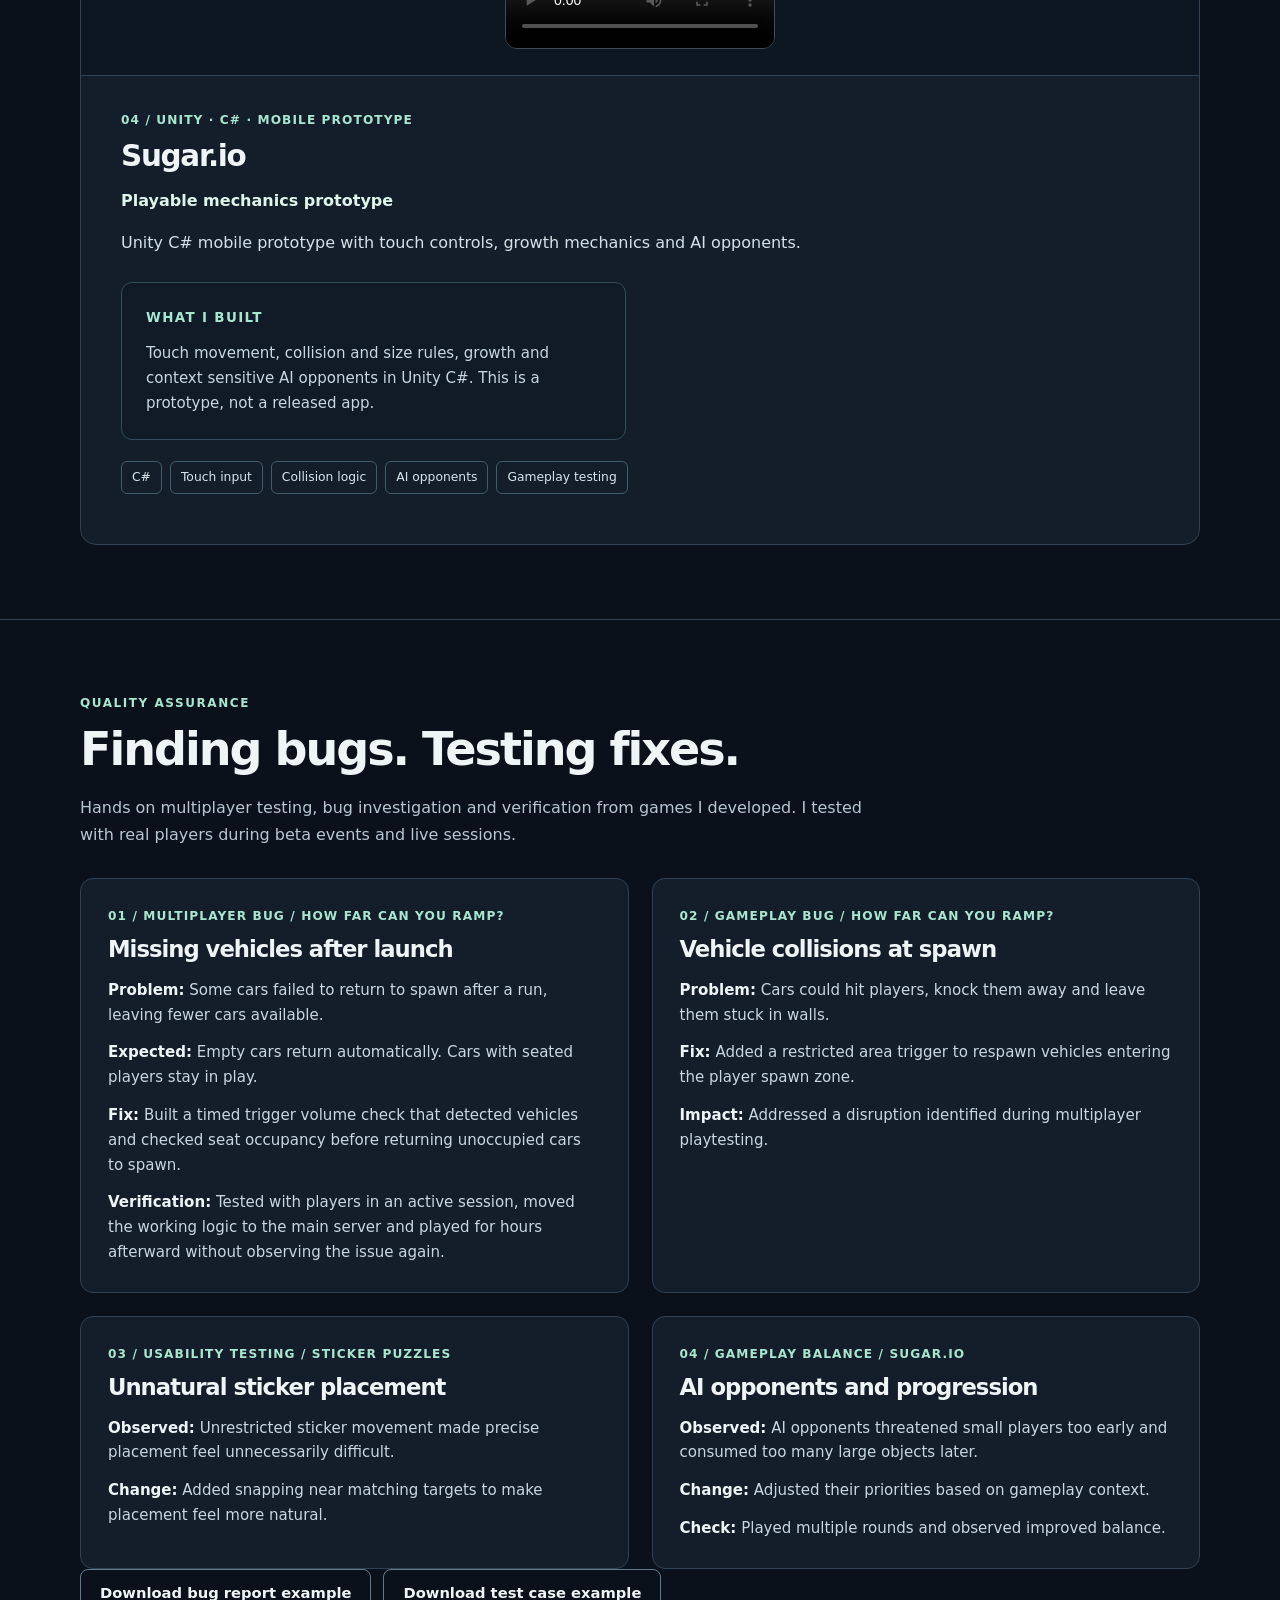
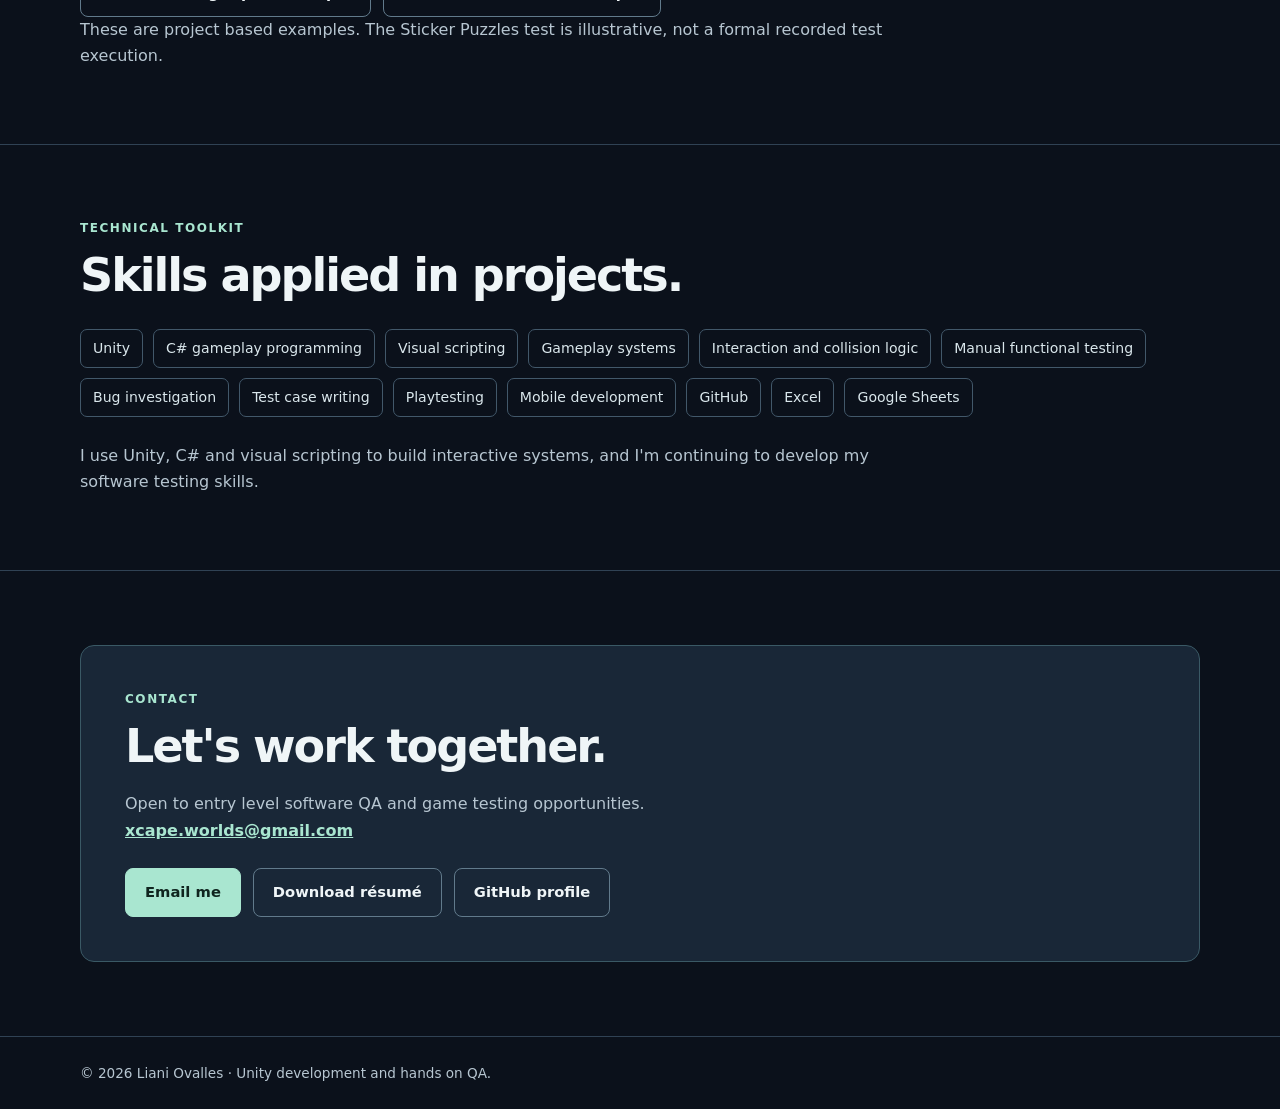
==== commit 61a3b685: "Describe both Unity games as mobile without platform labels" ====
--- a/index.html
+++ b/index.html
@@ -17,8 +17,8 @@
 <div class="projects">
 <article class="project" aria-labelledby="ramp-title"><div class="project-media landscape"><img loading="lazy" src="https://gentle-tapioca-be9b6f.netlify.app/assets/b6f2767bb4b3dfc897111e20.jpg" alt="Landscape gameplay screenshot of How Far Can You Ramp?" width="960" height="540"></div><div class="project-content"><div class="project-meta">01 / Rec Room · Visual scripting · Solo project</div><h3 id="ramp-title">How Far Can You Ramp?</h3><p class="project-outcome">906.4K visits · Solo design and implementation</p><p class="project-summary">Multiplayer driving simulator built around launch distance rewards, speed upgrades and rebirth progression.</p><div class="project-details"><div class="technical"><h4>What I built</h4><p>Distance based rewards, speed upgrades, rebirth progression with a permanent earnings bonus, and randomized Golden Egg rewards.</p></div><div class="technical"><h4>Design and tuning</h4><p>Balanced upgrade prices, reward odds and progression pacing. See the QA examples below for multiplayer bug investigations.</p></div></div><div class="tag-list"><span class="tag">Visual scripting</span><span class="tag">Economy</span><span class="tag">Progression</span><span class="tag">Persistence</span><span class="tag">Gameplay QA</span></div><p class="note">Implemented through visual scripting, not handwritten C#. Visits indicate reach rather than retention.</p></div></article>
 <article class="project" aria-labelledby="hands-title"><div class="project-media landscape"><img loading="lazy" src="https://gentle-tapioca-be9b6f.netlify.app/assets/081a49a530ebfb4fcb7cc245.jpg" alt="Landscape gameplay screenshot of Big Hands multiplayer experience" width="960" height="540"></div><div class="project-content"><div class="project-meta">02 / Rec Room · Visual scripting · two person team</div><h3 id="hands-title">Big Hands</h3><p class="project-outcome">840.6K visits · Gameplay systems and interaction design</p><p class="project-summary">Multiplayer VR experience featuring grabbing, escaping and interactive environments.</p><div class="project-details"><div class="technical"><h4>What I built</h4><p>VR grabbing and escape mechanics, player interactions, timed experiences and respawn logic.</p></div><div class="technical"><h4>My contribution</h4><p>Designed and scripted gameplay interactions, including improvements to hand respawn timing. My teammate worked on environment assets.</p></div></div><div class="tag-list"><span class="tag">Asymmetric multiplayer</span><span class="tag">VR interactions</span><span class="tag">Respawn logic</span><span class="tag">Visual scripting</span><span class="tag">Player feedback</span></div><p class="note">Gameplay implementation used visual scripting, not handwritten C#.</p></div></article>
-<article class="project" aria-labelledby="sticker-title"><div class="project-media portrait"><video controls playsinline preload="metadata" data-preview-time="8" aria-label="Sticker Puzzles gameplay recording"><source src="sticker-puzzles-gameplay.mp4#t=8" type="video/mp4">Your browser does not support this video.</video></div><div class="project-content"><div class="project-meta">03 / Unity · iOS · Published game</div><h3 id="sticker-title">Sticker Puzzles: Match Scenes</h3><p class="project-outcome">Released on the App Store</p><p class="project-summary">Published iOS puzzle game where players place stickers to complete scenes.</p><div class="project-details"><div class="technical"><h4>What I built</h4><p>Sticker placement, target matching, puzzle completion and hints in Unity. The video shows an earlier version of the placement system.</p></div></div><div class="tag-list"><span class="tag">Unity</span><span class="tag">iOS release</span><span class="tag">Puzzle interactions</span><span class="tag">Usability testing</span></div></div></article>
-<article class="project" aria-labelledby="sugar-title"><div class="project-media portrait"><video controls playsinline preload="metadata" data-preview-time="5" aria-label="Sugar.io gameplay recording"><source src="sugar-io-gameplay.mp4#t=5" type="video/mp4">Your browser does not support this video.</video></div><div class="project-content"><div class="project-meta">04 / Unity · C# · Android prototype</div><h3 id="sugar-title">Sugar.io</h3><p class="project-outcome">Playable mechanics prototype</p><p class="project-summary">Unity C# Android prototype with touch controls, growth mechanics and AI opponents.</p><div class="project-details"><div class="technical"><h4>What I built</h4><p>Touch movement, collision and size rules, growth and context sensitive AI opponents in Unity C#. This is a prototype, not a released app.</p></div></div><div class="tag-list"><span class="tag">C#</span><span class="tag">Touch input</span><span class="tag">Collision logic</span><span class="tag">AI opponents</span><span class="tag">Gameplay testing</span></div></div></article>
+<article class="project" aria-labelledby="sticker-title"><div class="project-media portrait"><video controls playsinline preload="metadata" data-preview-time="8" aria-label="Sticker Puzzles gameplay recording"><source src="sticker-puzzles-gameplay.mp4#t=8" type="video/mp4">Your browser does not support this video.</video></div><div class="project-content"><div class="project-meta">03 / Unity · Mobile · Published game</div><h3 id="sticker-title">Sticker Puzzles: Match Scenes</h3><p class="project-outcome">Released on the App Store</p><p class="project-summary">Published mobile puzzle game where players place stickers to complete scenes.</p><div class="project-details"><div class="technical"><h4>What I built</h4><p>Sticker placement, target matching, puzzle completion and hints in Unity. The video shows an earlier version of the placement system.</p></div></div><div class="tag-list"><span class="tag">Unity</span><span class="tag">Mobile game</span><span class="tag">Puzzle interactions</span><span class="tag">Usability testing</span></div></div></article>
+<article class="project" aria-labelledby="sugar-title"><div class="project-media portrait"><video controls playsinline preload="metadata" data-preview-time="5" aria-label="Sugar.io gameplay recording"><source src="sugar-io-gameplay.mp4#t=5" type="video/mp4">Your browser does not support this video.</video></div><div class="project-content"><div class="project-meta">04 / Unity · C# · Mobile prototype</div><h3 id="sugar-title">Sugar.io</h3><p class="project-outcome">Playable mechanics prototype</p><p class="project-summary">Unity C# mobile prototype with touch controls, growth mechanics and AI opponents.</p><div class="project-details"><div class="technical"><h4>What I built</h4><p>Touch movement, collision and size rules, growth and context sensitive AI opponents in Unity C#. This is a prototype, not a released app.</p></div></div><div class="tag-list"><span class="tag">C#</span><span class="tag">Touch input</span><span class="tag">Collision logic</span><span class="tag">AI opponents</span><span class="tag">Gameplay testing</span></div></div></article>
 </div></div></section>
 <section class="section" id="qa" aria-labelledby="qa-title"><div class="container"><div class="eyebrow">Quality assurance</div><h2 id="qa-title">Finding bugs. Testing fixes.</h2><p class="section-intro">Hands on multiplayer testing, bug investigation and verification from games I developed. I tested with real players during beta events and live sessions.</p><div class="qa-grid">
 <article class="qa-card"><div class="project-meta">01 / Multiplayer bug / How Far Can You Ramp?</div><h3>Missing vehicles after launch</h3><p><strong>Problem:</strong> Some cars failed to return to spawn after a run, leaving fewer cars available.</p><p><strong>Expected:</strong> Empty cars return automatically. Cars with seated players stay in play.</p><p><strong>Fix:</strong> Built a timed trigger volume check that detected vehicles and checked seat occupancy before returning unoccupied cars to spawn.</p><p><strong>Verification:</strong> Tested with players in an active session, moved the working logic to the main server and played for hours afterward without observing the issue again.</p></article>
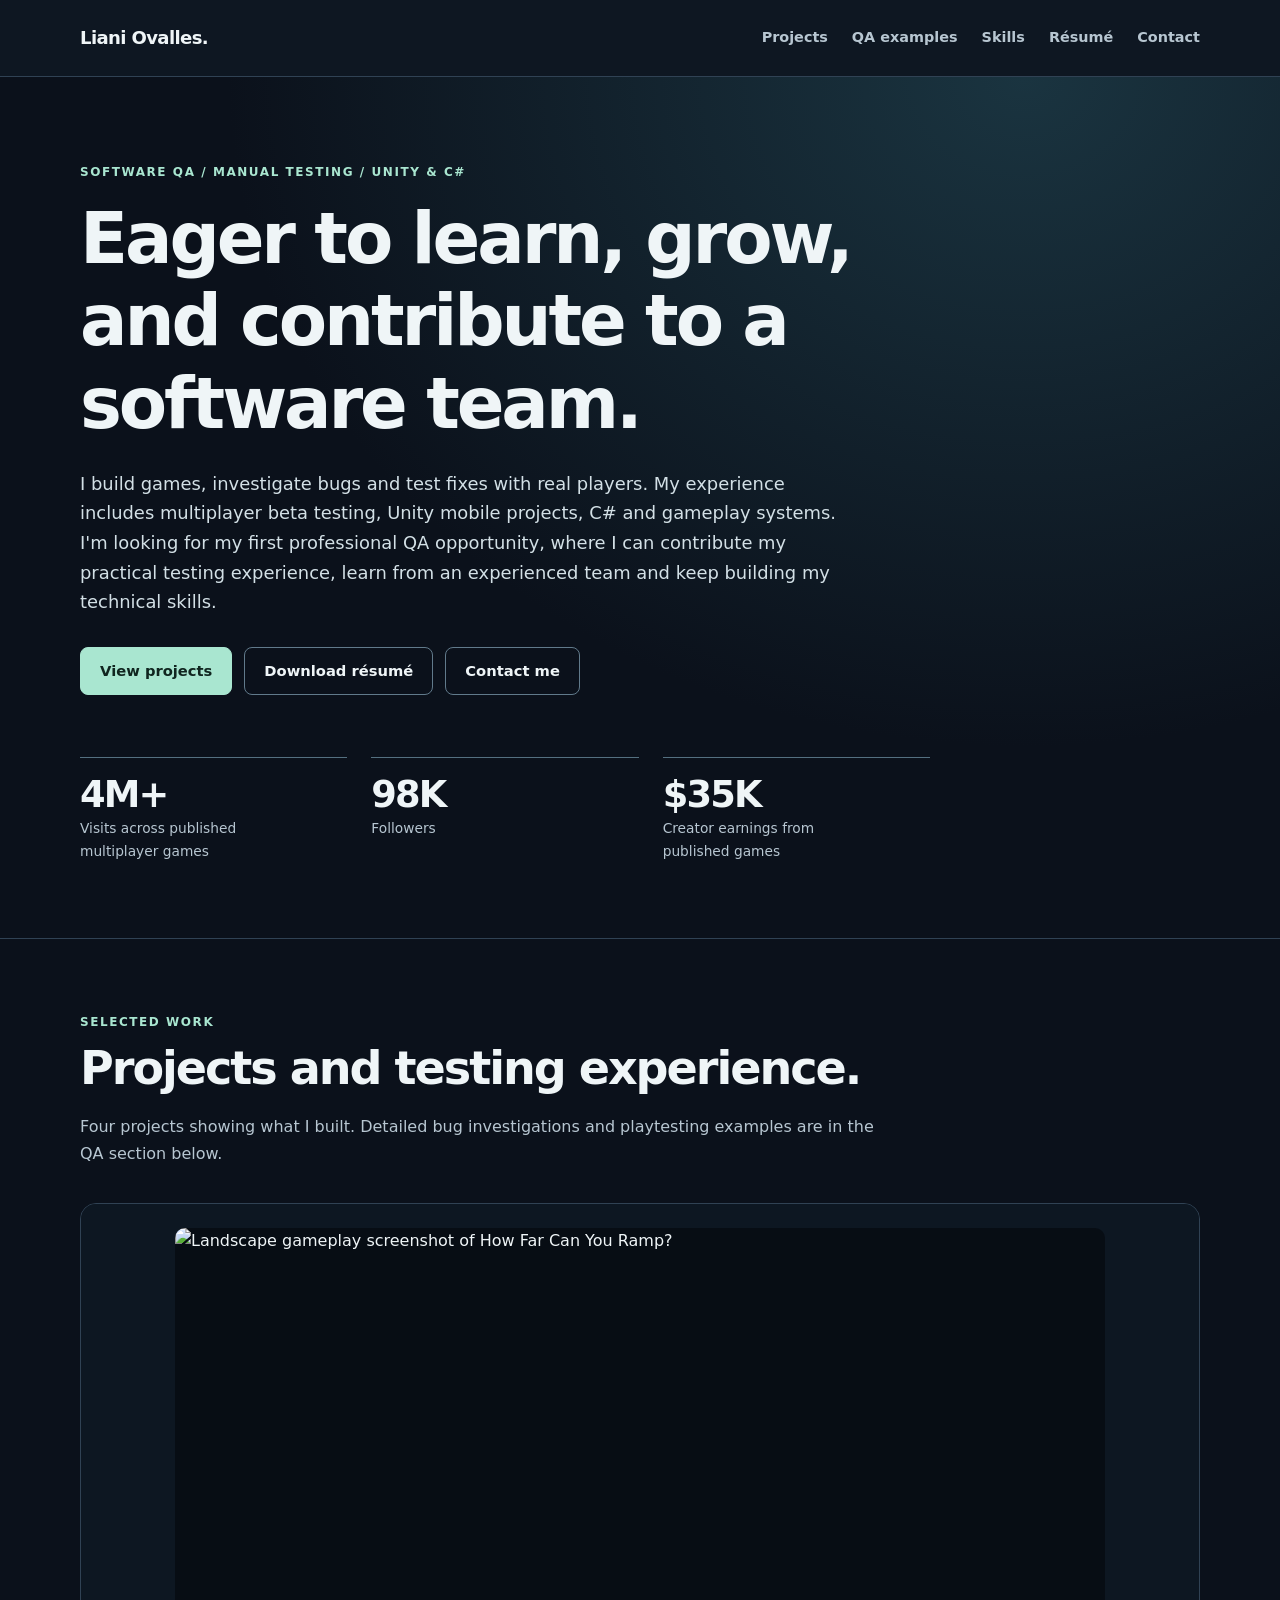
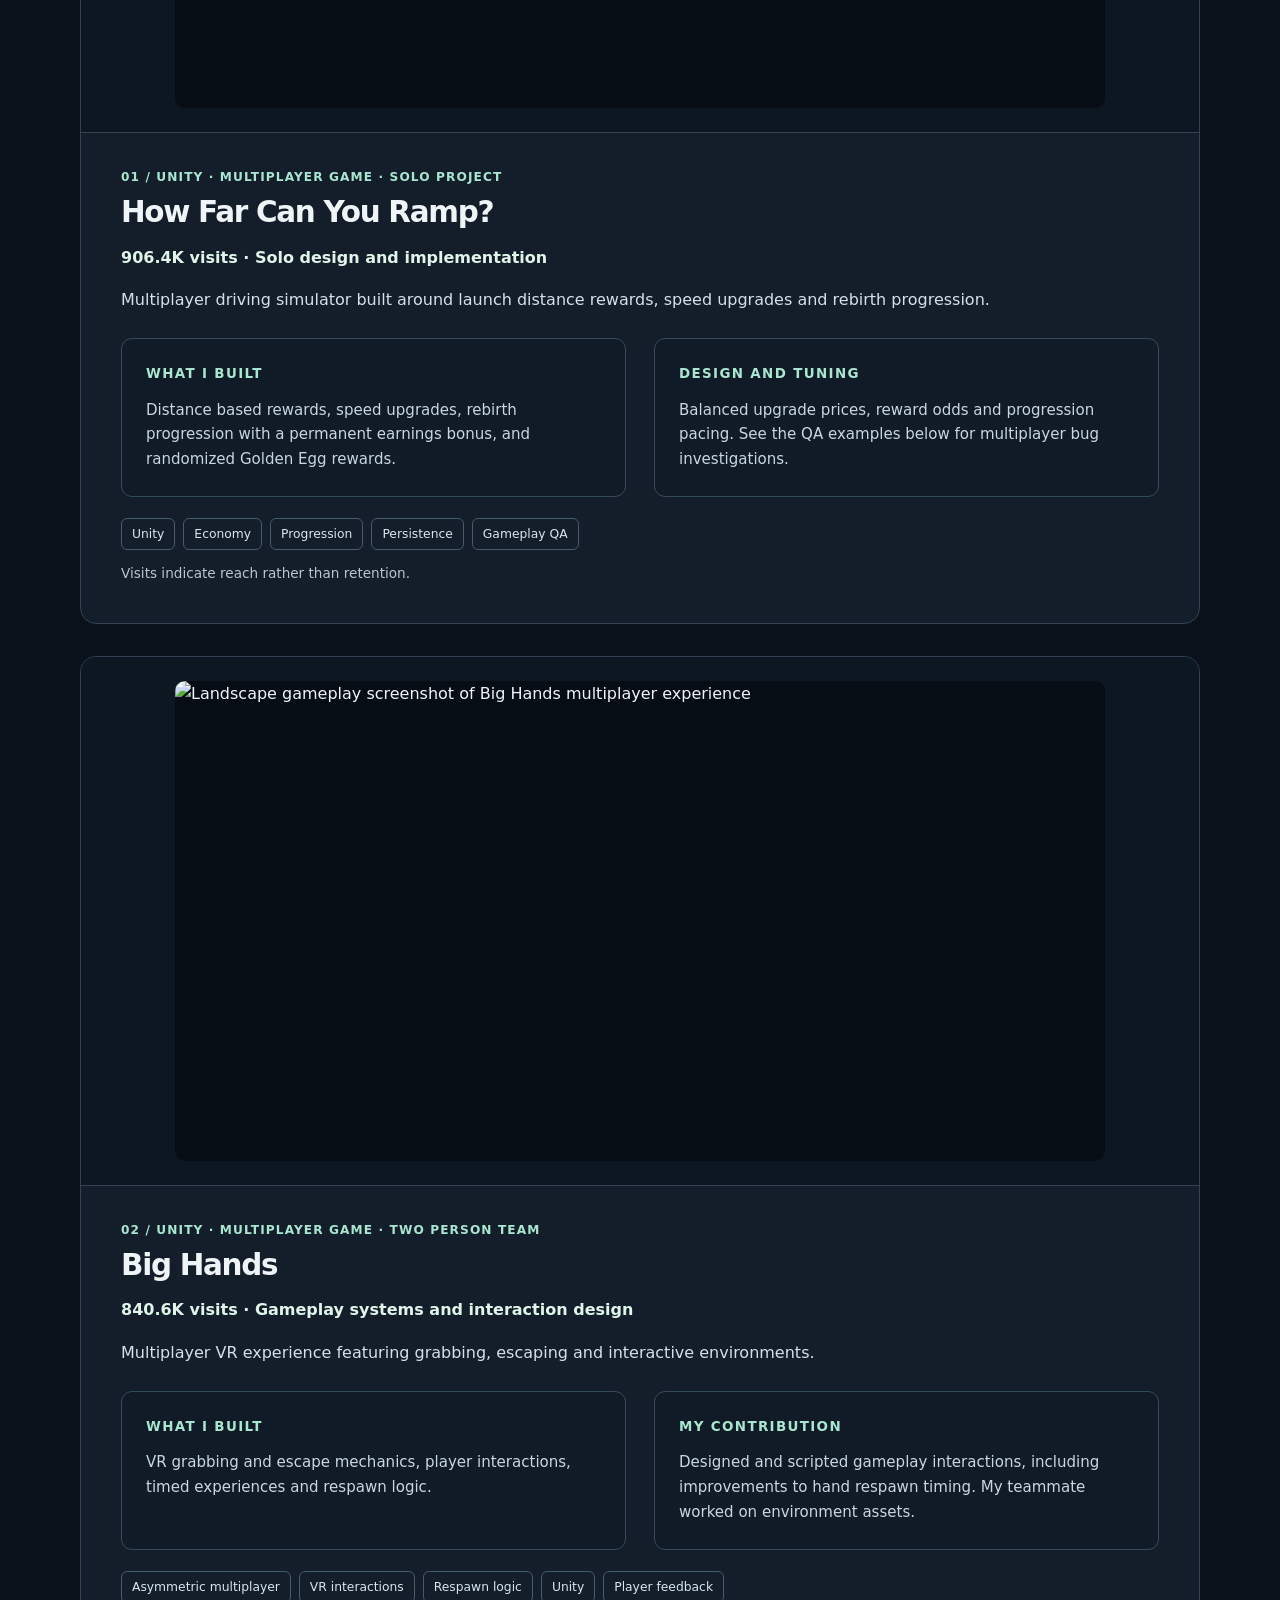
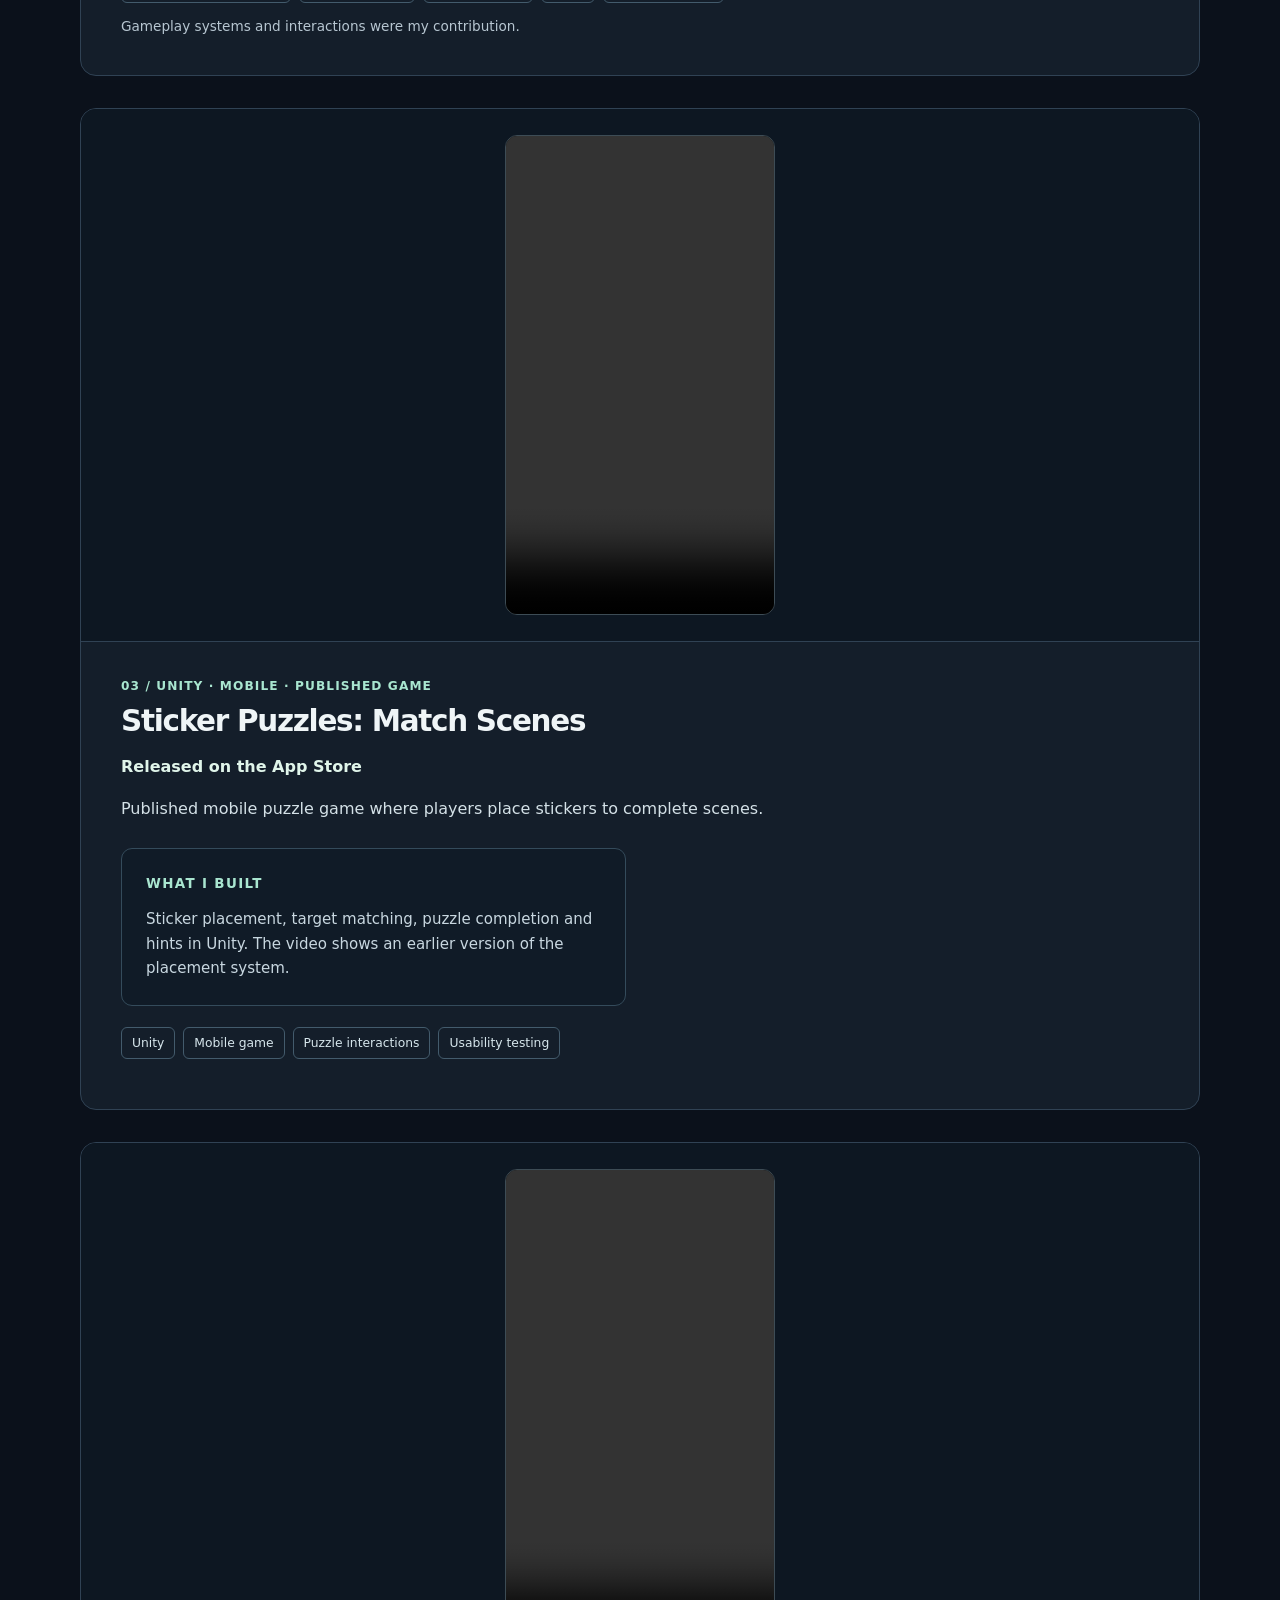
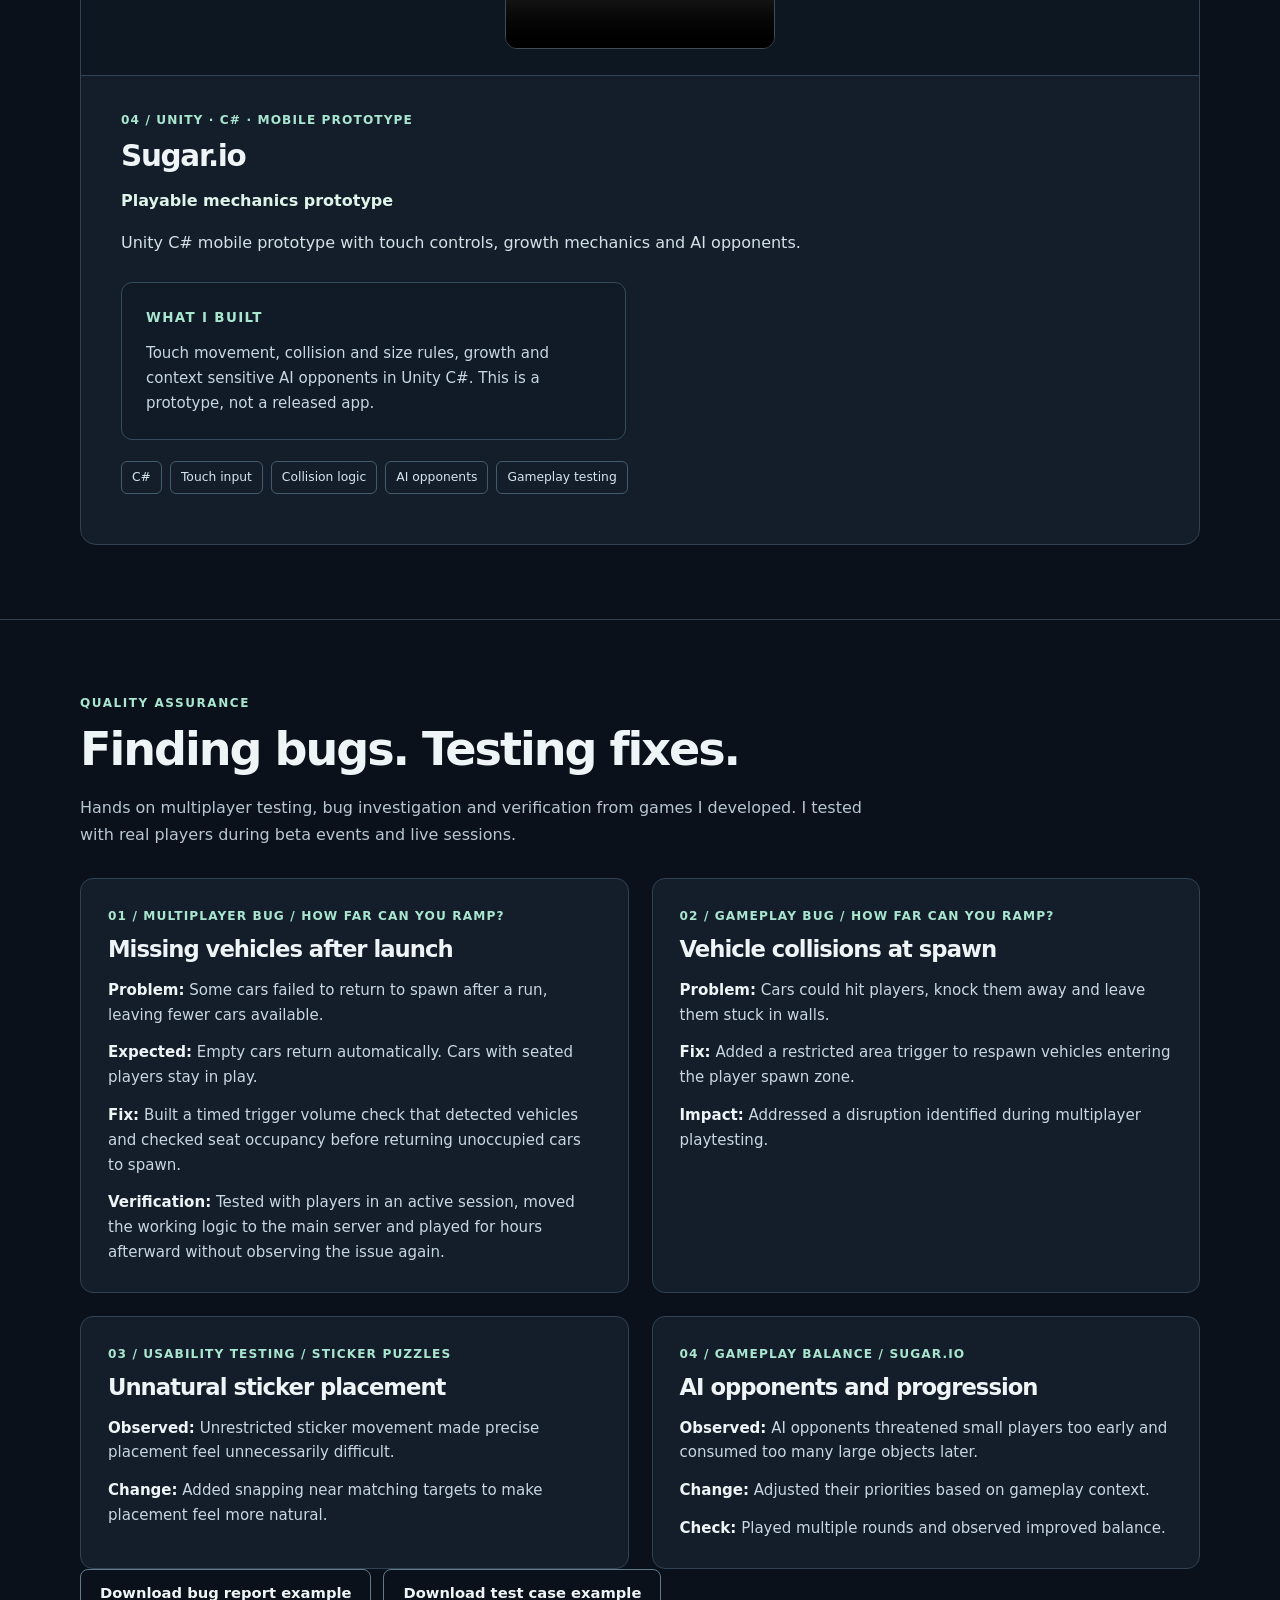
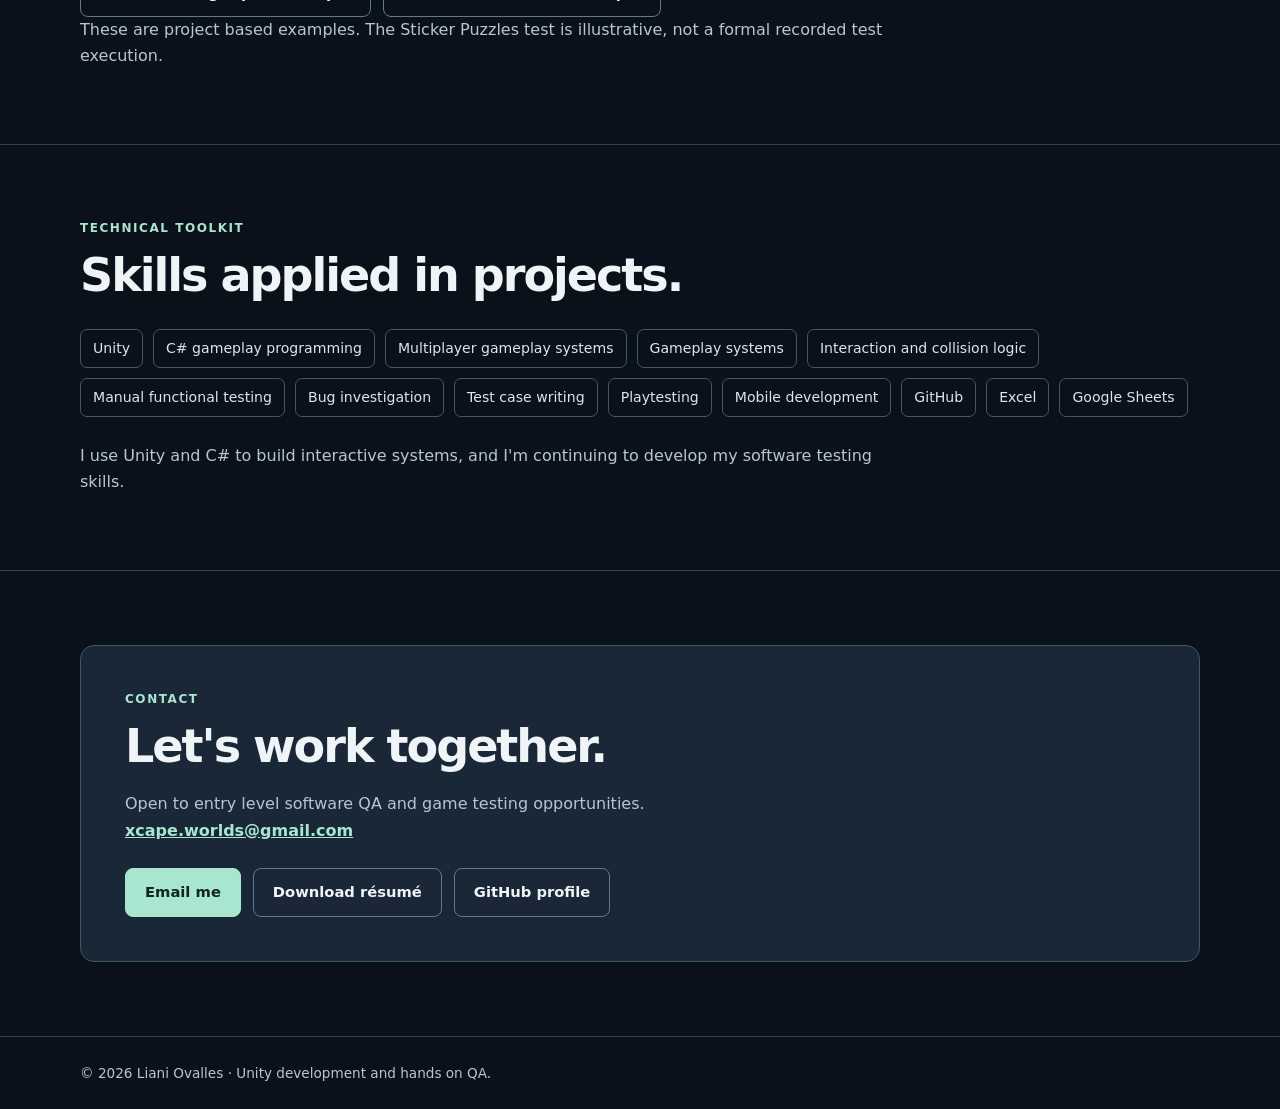
==== commit 74ab81db: "Remove Rec Room branding and visual scripting labels from portfolio" ====
--- a/index.html
+++ b/index.html
@@ -4,7 +4,7 @@
 <meta charset="utf-8">
 <meta name="viewport" content="width=device-width, initial-scale=1">
 <meta name="theme-color" content="#0b111b">
-<meta name="description" content="Liani Ovalles: Unity and C# game development, multiplayer visual scripting, manual gameplay testing and practical QA case studies. Open to remote entry level roles.">
+<meta name="description" content="Liani Ovalles: Unity and C# game development, multiplayer gameplay systems, manual gameplay testing and practical QA case studies. Open to remote entry level roles.">
 <title>Liani Ovalles | Unity Development & Software QA</title>
 <link rel="stylesheet" href="site.css">
 </head>
@@ -12,11 +12,11 @@
 <a class="skip-link" href="#main">Skip to content</a>
 <header class="site-header"><div class="container nav"><a class="brand" href="#top">Liani Ovalles<span aria-hidden="true">.</span></a><nav class="nav-links" aria-label="Primary navigation"><a href="#projects">Projects</a><a href="#qa">QA examples</a><a href="#skills">Skills</a><a href="Liani_Ovalles_Resume.pdf" download>Résumé</a><a href="#contact">Contact</a></nav></div></header>
 <main id="main">
-<section class="hero" id="top" aria-labelledby="hero-title"><div class="container"><div class="eyebrow">Software QA / Manual testing / Unity &amp; C#</div><h1 id="hero-title">Eager to learn, grow, and contribute to a software team.</h1><p class="lead">I build games, investigate bugs and test fixes with real players. My experience includes multiplayer beta testing, Unity mobile projects, C# and visual scripting. I'm looking for my first professional QA opportunity, where I can contribute my practical testing experience, learn from an experienced team and keep building my technical skills.</p><div class="buttons"><a class="btn" href="#projects">View projects</a><a class="btn secondary" href="Liani_Ovalles_Resume.pdf" download>Download résumé</a><a class="btn secondary" href="mailto:xcape.worlds@gmail.com">Contact me</a></div><div class="stats" aria-label="Published games and community milestones"><div class="stat"><strong>4M+</strong><span>Visits across published multiplayer games</span></div><div class="stat"><strong>98K</strong><span>Followers</span></div><div class="stat"><strong>$35K</strong><span>Creator earnings from published games</span></div></div></div></section>
+<section class="hero" id="top" aria-labelledby="hero-title"><div class="container"><div class="eyebrow">Software QA / Manual testing / Unity &amp; C#</div><h1 id="hero-title">Eager to learn, grow, and contribute to a software team.</h1><p class="lead">I build games, investigate bugs and test fixes with real players. My experience includes multiplayer beta testing, Unity mobile projects, C# and gameplay systems. I'm looking for my first professional QA opportunity, where I can contribute my practical testing experience, learn from an experienced team and keep building my technical skills.</p><div class="buttons"><a class="btn" href="#projects">View projects</a><a class="btn secondary" href="Liani_Ovalles_Resume.pdf" download>Download résumé</a><a class="btn secondary" href="mailto:xcape.worlds@gmail.com">Contact me</a></div><div class="stats" aria-label="Published games and community milestones"><div class="stat"><strong>4M+</strong><span>Visits across published multiplayer games</span></div><div class="stat"><strong>98K</strong><span>Followers</span></div><div class="stat"><strong>$35K</strong><span>Creator earnings from published games</span></div></div></div></section>
 <section class="section" id="projects" aria-labelledby="projects-title"><div class="container"><div class="eyebrow">Selected work</div><h2 id="projects-title">Projects and testing experience.</h2><p class="section-intro">Four projects showing what I built. Detailed bug investigations and playtesting examples are in the QA section below.</p>
 <div class="projects">
-<article class="project" aria-labelledby="ramp-title"><div class="project-media landscape"><img loading="lazy" src="https://gentle-tapioca-be9b6f.netlify.app/assets/b6f2767bb4b3dfc897111e20.jpg" alt="Landscape gameplay screenshot of How Far Can You Ramp?" width="960" height="540"></div><div class="project-content"><div class="project-meta">01 / Rec Room · Visual scripting · Solo project</div><h3 id="ramp-title">How Far Can You Ramp?</h3><p class="project-outcome">906.4K visits · Solo design and implementation</p><p class="project-summary">Multiplayer driving simulator built around launch distance rewards, speed upgrades and rebirth progression.</p><div class="project-details"><div class="technical"><h4>What I built</h4><p>Distance based rewards, speed upgrades, rebirth progression with a permanent earnings bonus, and randomized Golden Egg rewards.</p></div><div class="technical"><h4>Design and tuning</h4><p>Balanced upgrade prices, reward odds and progression pacing. See the QA examples below for multiplayer bug investigations.</p></div></div><div class="tag-list"><span class="tag">Visual scripting</span><span class="tag">Economy</span><span class="tag">Progression</span><span class="tag">Persistence</span><span class="tag">Gameplay QA</span></div><p class="note">Implemented through visual scripting, not handwritten C#. Visits indicate reach rather than retention.</p></div></article>
-<article class="project" aria-labelledby="hands-title"><div class="project-media landscape"><img loading="lazy" src="https://gentle-tapioca-be9b6f.netlify.app/assets/081a49a530ebfb4fcb7cc245.jpg" alt="Landscape gameplay screenshot of Big Hands multiplayer experience" width="960" height="540"></div><div class="project-content"><div class="project-meta">02 / Rec Room · Visual scripting · two person team</div><h3 id="hands-title">Big Hands</h3><p class="project-outcome">840.6K visits · Gameplay systems and interaction design</p><p class="project-summary">Multiplayer VR experience featuring grabbing, escaping and interactive environments.</p><div class="project-details"><div class="technical"><h4>What I built</h4><p>VR grabbing and escape mechanics, player interactions, timed experiences and respawn logic.</p></div><div class="technical"><h4>My contribution</h4><p>Designed and scripted gameplay interactions, including improvements to hand respawn timing. My teammate worked on environment assets.</p></div></div><div class="tag-list"><span class="tag">Asymmetric multiplayer</span><span class="tag">VR interactions</span><span class="tag">Respawn logic</span><span class="tag">Visual scripting</span><span class="tag">Player feedback</span></div><p class="note">Gameplay implementation used visual scripting, not handwritten C#.</p></div></article>
+<article class="project" aria-labelledby="ramp-title"><div class="project-media landscape"><img loading="lazy" src="https://gentle-tapioca-be9b6f.netlify.app/assets/b6f2767bb4b3dfc897111e20.jpg" alt="Landscape gameplay screenshot of How Far Can You Ramp?" width="960" height="540"></div><div class="project-content"><div class="project-meta">01 / Unity · Multiplayer game · Solo project</div><h3 id="ramp-title">How Far Can You Ramp?</h3><p class="project-outcome">906.4K visits · Solo design and implementation</p><p class="project-summary">Multiplayer driving simulator built around launch distance rewards, speed upgrades and rebirth progression.</p><div class="project-details"><div class="technical"><h4>What I built</h4><p>Distance based rewards, speed upgrades, rebirth progression with a permanent earnings bonus, and randomized Golden Egg rewards.</p></div><div class="technical"><h4>Design and tuning</h4><p>Balanced upgrade prices, reward odds and progression pacing. See the QA examples below for multiplayer bug investigations.</p></div></div><div class="tag-list"><span class="tag">Unity</span><span class="tag">Economy</span><span class="tag">Progression</span><span class="tag">Persistence</span><span class="tag">Gameplay QA</span></div><p class="note">Visits indicate reach rather than retention.</p></div></article>
+<article class="project" aria-labelledby="hands-title"><div class="project-media landscape"><img loading="lazy" src="https://gentle-tapioca-be9b6f.netlify.app/assets/081a49a530ebfb4fcb7cc245.jpg" alt="Landscape gameplay screenshot of Big Hands multiplayer experience" width="960" height="540"></div><div class="project-content"><div class="project-meta">02 / Unity · Multiplayer game · Two person team</div><h3 id="hands-title">Big Hands</h3><p class="project-outcome">840.6K visits · Gameplay systems and interaction design</p><p class="project-summary">Multiplayer VR experience featuring grabbing, escaping and interactive environments.</p><div class="project-details"><div class="technical"><h4>What I built</h4><p>VR grabbing and escape mechanics, player interactions, timed experiences and respawn logic.</p></div><div class="technical"><h4>My contribution</h4><p>Designed and scripted gameplay interactions, including improvements to hand respawn timing. My teammate worked on environment assets.</p></div></div><div class="tag-list"><span class="tag">Asymmetric multiplayer</span><span class="tag">VR interactions</span><span class="tag">Respawn logic</span><span class="tag">Unity</span><span class="tag">Player feedback</span></div><p class="note">Gameplay systems and interactions were my contribution.</p></div></article>
 <article class="project" aria-labelledby="sticker-title"><div class="project-media portrait"><video controls playsinline preload="metadata" data-preview-time="8" aria-label="Sticker Puzzles gameplay recording"><source src="sticker-puzzles-gameplay.mp4#t=8" type="video/mp4">Your browser does not support this video.</video></div><div class="project-content"><div class="project-meta">03 / Unity · Mobile · Published game</div><h3 id="sticker-title">Sticker Puzzles: Match Scenes</h3><p class="project-outcome">Released on the App Store</p><p class="project-summary">Published mobile puzzle game where players place stickers to complete scenes.</p><div class="project-details"><div class="technical"><h4>What I built</h4><p>Sticker placement, target matching, puzzle completion and hints in Unity. The video shows an earlier version of the placement system.</p></div></div><div class="tag-list"><span class="tag">Unity</span><span class="tag">Mobile game</span><span class="tag">Puzzle interactions</span><span class="tag">Usability testing</span></div></div></article>
 <article class="project" aria-labelledby="sugar-title"><div class="project-media portrait"><video controls playsinline preload="metadata" data-preview-time="5" aria-label="Sugar.io gameplay recording"><source src="sugar-io-gameplay.mp4#t=5" type="video/mp4">Your browser does not support this video.</video></div><div class="project-content"><div class="project-meta">04 / Unity · C# · Mobile prototype</div><h3 id="sugar-title">Sugar.io</h3><p class="project-outcome">Playable mechanics prototype</p><p class="project-summary">Unity C# mobile prototype with touch controls, growth mechanics and AI opponents.</p><div class="project-details"><div class="technical"><h4>What I built</h4><p>Touch movement, collision and size rules, growth and context sensitive AI opponents in Unity C#. This is a prototype, not a released app.</p></div></div><div class="tag-list"><span class="tag">C#</span><span class="tag">Touch input</span><span class="tag">Collision logic</span><span class="tag">AI opponents</span><span class="tag">Gameplay testing</span></div></div></article>
 </div></div></section>
@@ -25,7 +25,7 @@
 <article class="qa-card"><div class="project-meta">02 / Gameplay bug / How Far Can You Ramp?</div><h3>Vehicle collisions at spawn</h3><p><strong>Problem:</strong> Cars could hit players, knock them away and leave them stuck in walls.</p><p><strong>Fix:</strong> Added a restricted area trigger to respawn vehicles entering the player spawn zone.</p><p><strong>Impact:</strong> Addressed a disruption identified during multiplayer playtesting.</p></article>
 <article class="qa-card"><div class="project-meta">03 / Usability testing / Sticker Puzzles</div><h3>Unnatural sticker placement</h3><p><strong>Observed:</strong> Unrestricted sticker movement made precise placement feel unnecessarily difficult.</p><p><strong>Change:</strong> Added snapping near matching targets to make placement feel more natural.</p></article><article class="qa-card"><div class="project-meta">04 / Gameplay balance / Sugar.io</div><h3>AI opponents and progression</h3><p><strong>Observed:</strong> AI opponents threatened small players too early and consumed too many large objects later.</p><p><strong>Change:</strong> Adjusted their priorities based on gameplay context.</p><p><strong>Check:</strong> Played multiple rounds and observed improved balance.</p></article>
 </div><div class="buttons"><a class="btn secondary" href="qa-bug-report-example.txt" download="QA_Bug_Report_Example.txt">Download bug report example</a><a class="btn secondary" href="qa-manual-test-case-example.txt" download="QA_Manual_Test_Case_Example.txt">Download test case example</a></div><p class="section-intro">These are project based examples. The Sticker Puzzles test is illustrative, not a formal recorded test execution.</p></div></section>
-<section class="section" id="skills" aria-labelledby="skills-title"><div class="container"><div class="eyebrow">Technical toolkit</div><h2 id="skills-title">Skills applied in projects.</h2><div class="skills"><span>Unity</span><span>C# gameplay programming</span><span>Visual scripting</span><span>Gameplay systems</span><span>Interaction and collision logic</span><span>Manual functional testing</span><span>Bug investigation</span><span>Test case writing</span><span>Playtesting</span><span>Mobile development</span><span>GitHub</span><span>Excel</span><span>Google Sheets</span></div><p class="section-intro">I use Unity, C# and visual scripting to build interactive systems, and I'm continuing to develop my software testing skills.</p></div></section>
+<section class="section" id="skills" aria-labelledby="skills-title"><div class="container"><div class="eyebrow">Technical toolkit</div><h2 id="skills-title">Skills applied in projects.</h2><div class="skills"><span>Unity</span><span>C# gameplay programming</span><span>Multiplayer gameplay systems</span><span>Gameplay systems</span><span>Interaction and collision logic</span><span>Manual functional testing</span><span>Bug investigation</span><span>Test case writing</span><span>Playtesting</span><span>Mobile development</span><span>GitHub</span><span>Excel</span><span>Google Sheets</span></div><p class="section-intro">I use Unity and C# to build interactive systems, and I'm continuing to develop my software testing skills.</p></div></section>
 <section class="section" id="contact" aria-labelledby="contact-title"><div class="container"><div class="contact-card"><div class="eyebrow">Contact</div><h2 id="contact-title">Let's work together.</h2><p class="section-intro">Open to entry level software QA and game testing opportunities.</p><a class="email" href="mailto:xcape.worlds@gmail.com">xcape.worlds@gmail.com</a><div class="buttons"><a class="btn" href="mailto:xcape.worlds@gmail.com?subject=Job%20Opportunity">Email me</a><a class="btn secondary" href="Liani_Ovalles_Resume.pdf" download>Download résumé</a><a class="btn secondary" href="https://github.com/xcapeworlds-cloud" target="_blank" rel="noopener noreferrer">GitHub profile</a></div></div></div></section>
 </main>
 <footer class="footer"><div class="container">© <span id="year">2026</span> Liani Ovalles · Unity development and hands on QA.</div></footer>
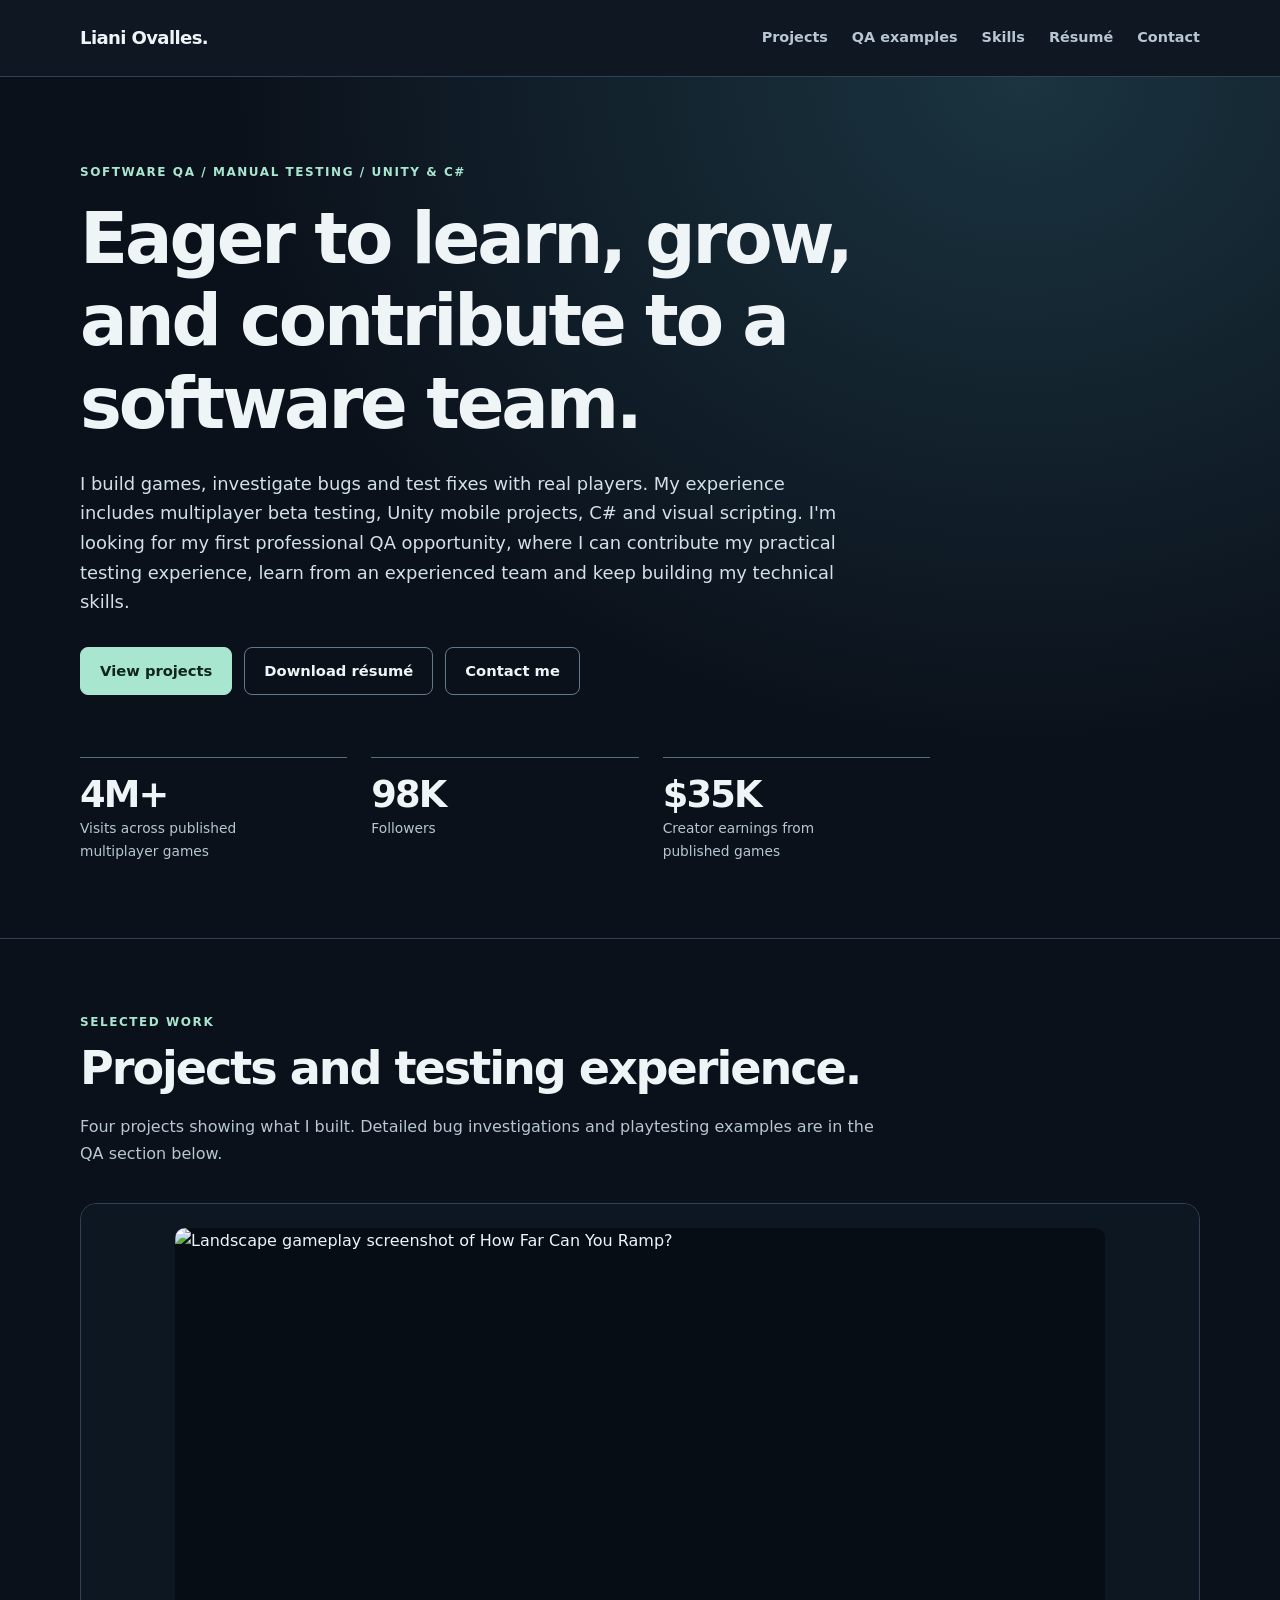
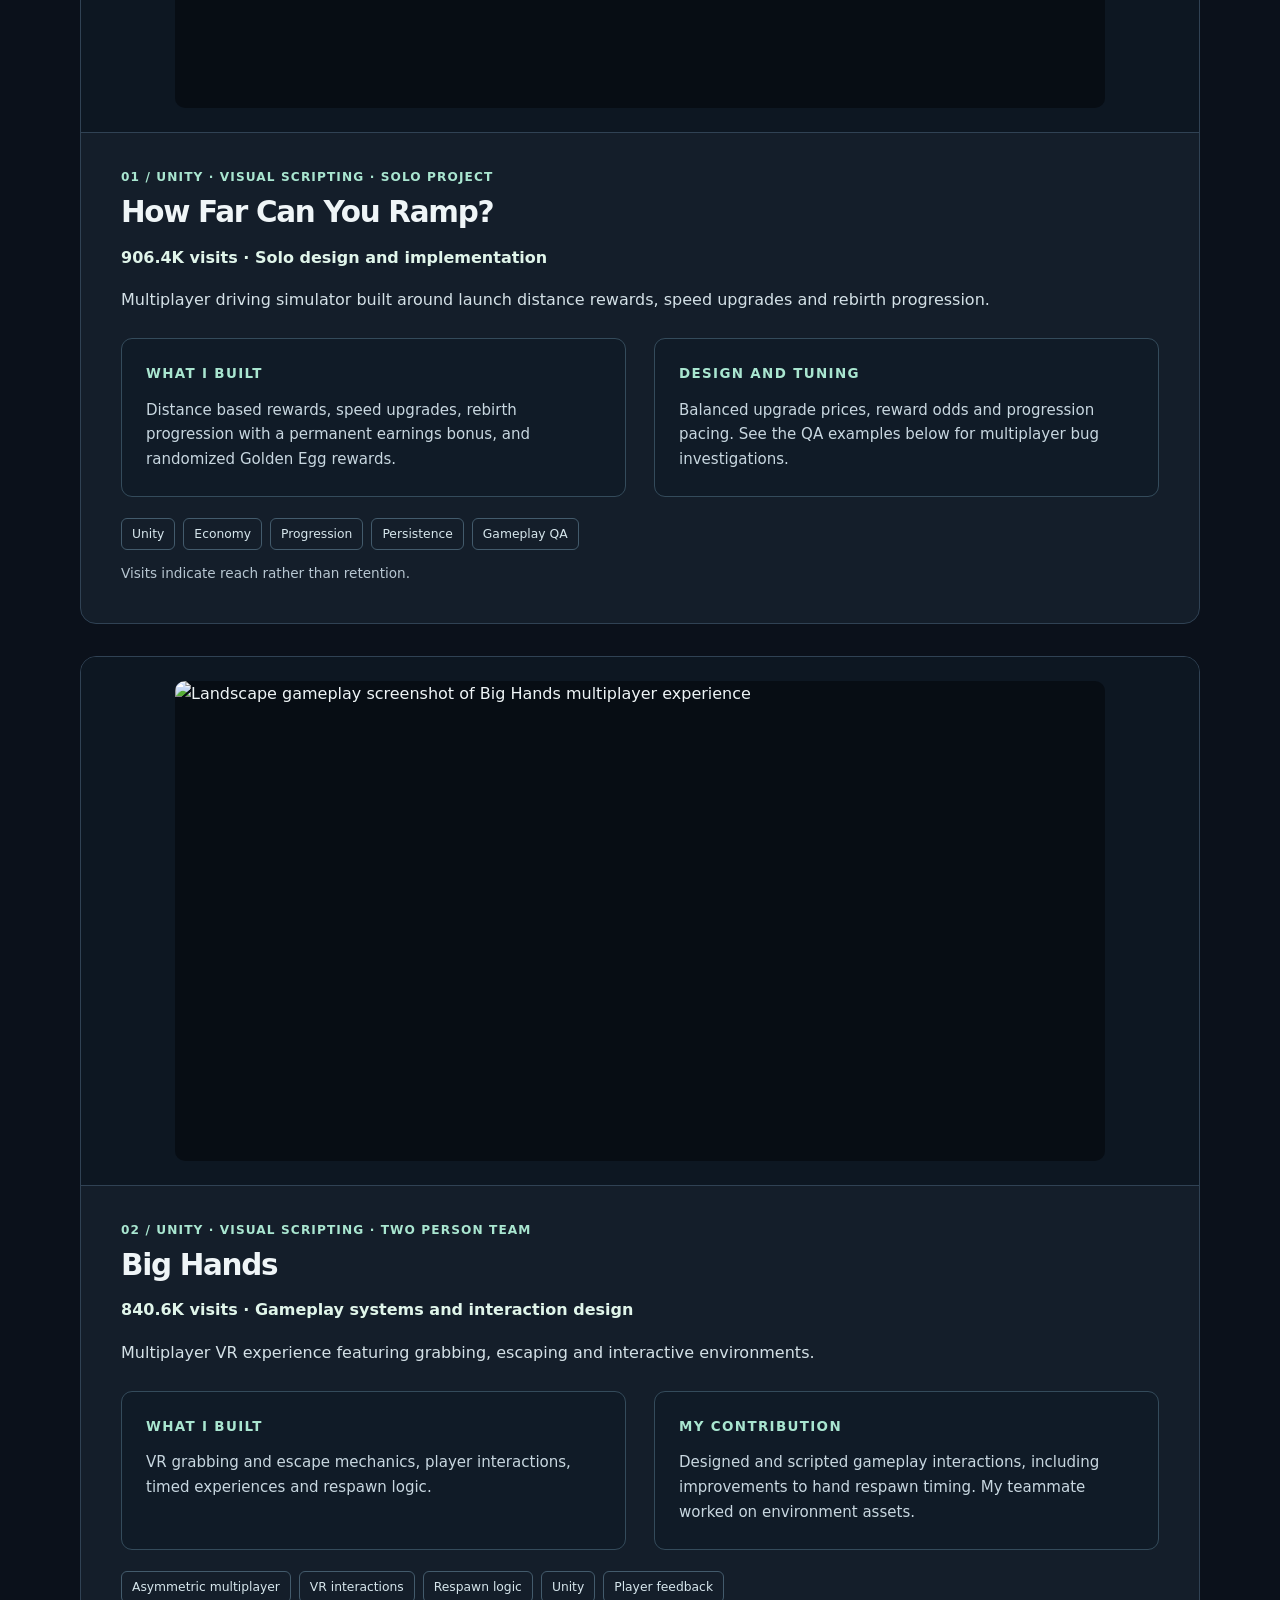
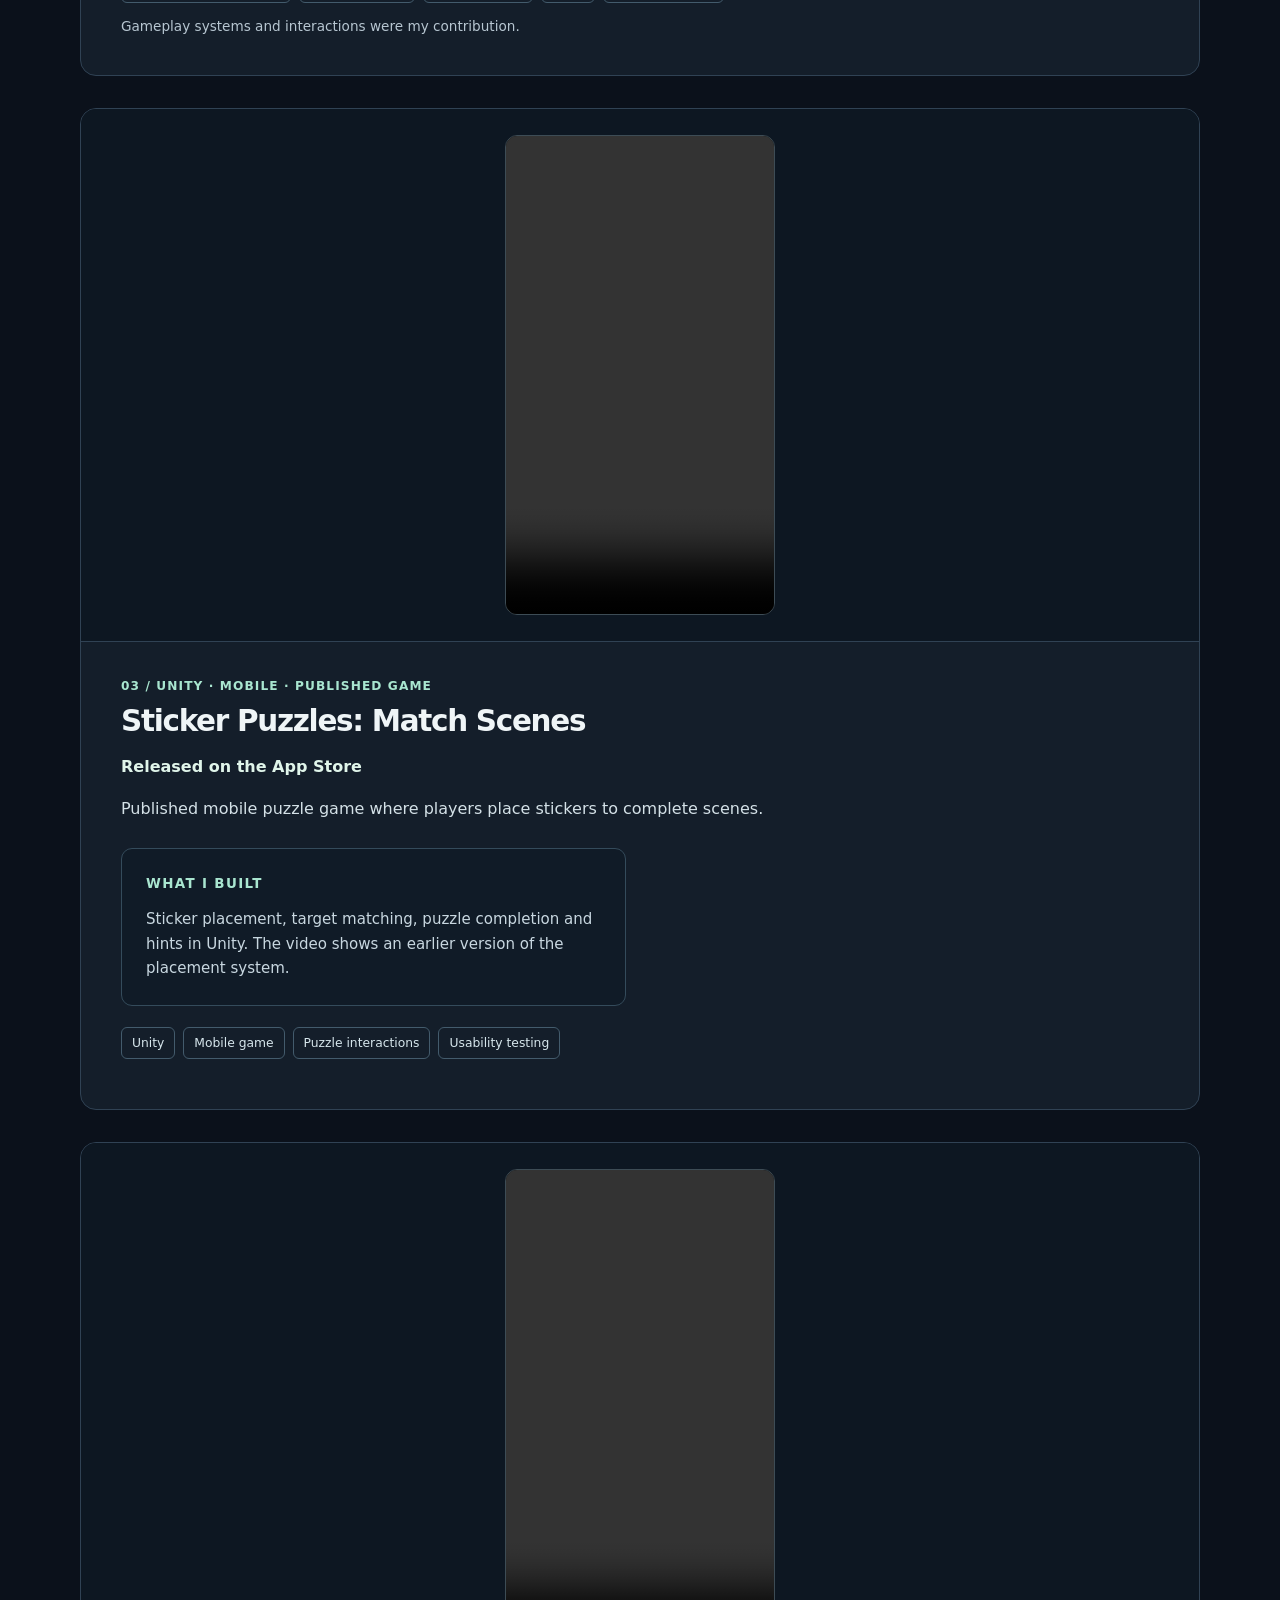
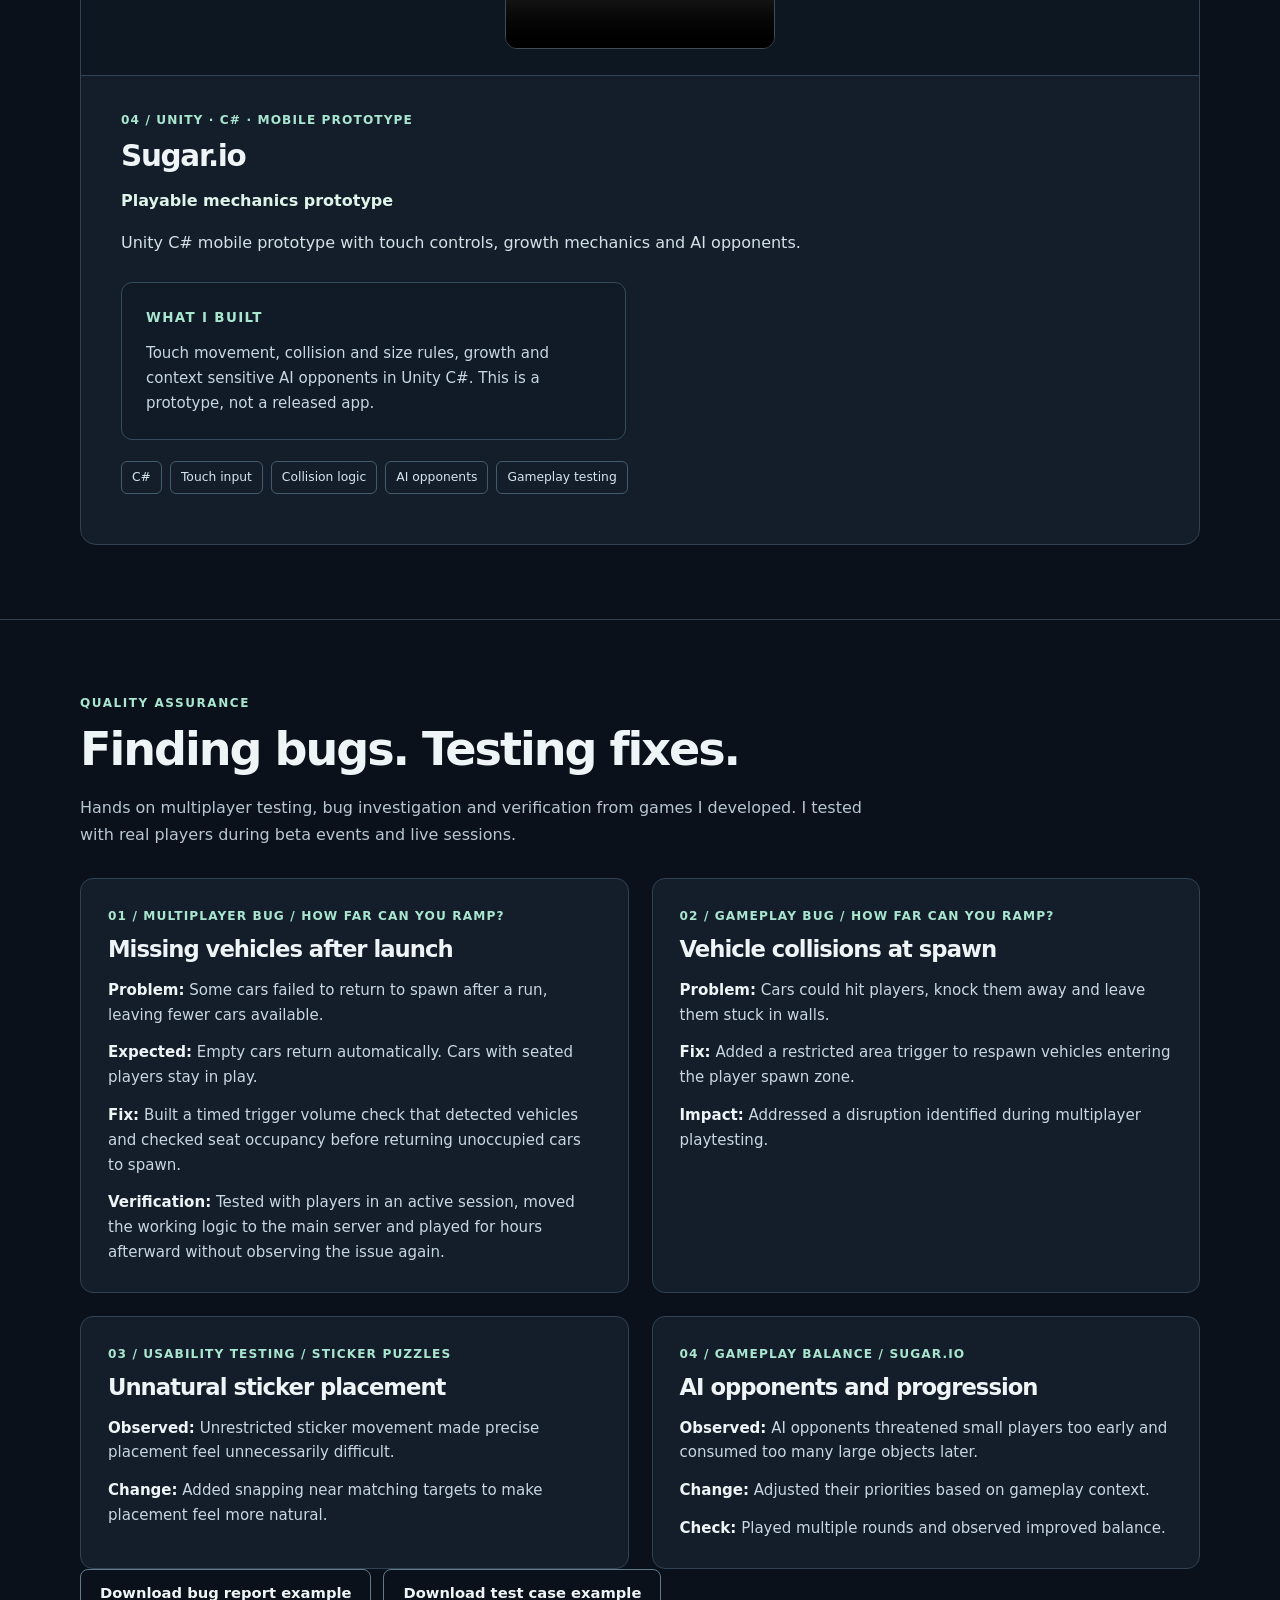
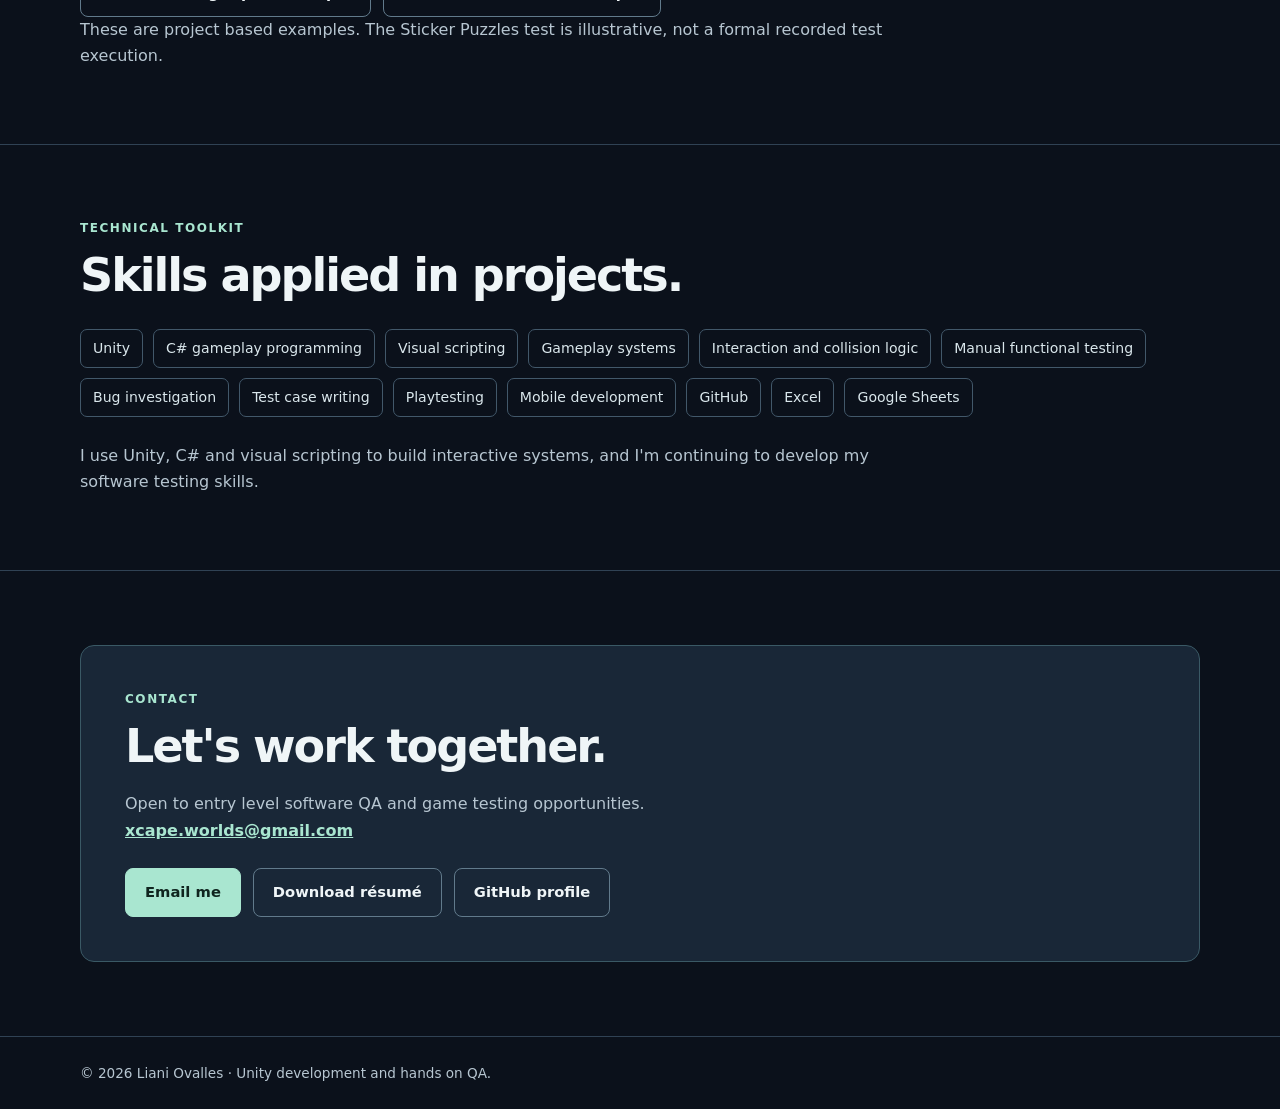
==== commit 990756d3: "Label multiplayer projects Unity visual scripting without Rec Room references" ====
--- a/index.html
+++ b/index.html
@@ -12,11 +12,11 @@
 <a class="skip-link" href="#main">Skip to content</a>
 <header class="site-header"><div class="container nav"><a class="brand" href="#top">Liani Ovalles<span aria-hidden="true">.</span></a><nav class="nav-links" aria-label="Primary navigation"><a href="#projects">Projects</a><a href="#qa">QA examples</a><a href="#skills">Skills</a><a href="Liani_Ovalles_Resume.pdf" download>Résumé</a><a href="#contact">Contact</a></nav></div></header>
 <main id="main">
-<section class="hero" id="top" aria-labelledby="hero-title"><div class="container"><div class="eyebrow">Software QA / Manual testing / Unity &amp; C#</div><h1 id="hero-title">Eager to learn, grow, and contribute to a software team.</h1><p class="lead">I build games, investigate bugs and test fixes with real players. My experience includes multiplayer beta testing, Unity mobile projects, C# and gameplay systems. I'm looking for my first professional QA opportunity, where I can contribute my practical testing experience, learn from an experienced team and keep building my technical skills.</p><div class="buttons"><a class="btn" href="#projects">View projects</a><a class="btn secondary" href="Liani_Ovalles_Resume.pdf" download>Download résumé</a><a class="btn secondary" href="mailto:xcape.worlds@gmail.com">Contact me</a></div><div class="stats" aria-label="Published games and community milestones"><div class="stat"><strong>4M+</strong><span>Visits across published multiplayer games</span></div><div class="stat"><strong>98K</strong><span>Followers</span></div><div class="stat"><strong>$35K</strong><span>Creator earnings from published games</span></div></div></div></section>
+<section class="hero" id="top" aria-labelledby="hero-title"><div class="container"><div class="eyebrow">Software QA / Manual testing / Unity &amp; C#</div><h1 id="hero-title">Eager to learn, grow, and contribute to a software team.</h1><p class="lead">I build games, investigate bugs and test fixes with real players. My experience includes multiplayer beta testing, Unity mobile projects, C# and visual scripting. I'm looking for my first professional QA opportunity, where I can contribute my practical testing experience, learn from an experienced team and keep building my technical skills.</p><div class="buttons"><a class="btn" href="#projects">View projects</a><a class="btn secondary" href="Liani_Ovalles_Resume.pdf" download>Download résumé</a><a class="btn secondary" href="mailto:xcape.worlds@gmail.com">Contact me</a></div><div class="stats" aria-label="Published games and community milestones"><div class="stat"><strong>4M+</strong><span>Visits across published multiplayer games</span></div><div class="stat"><strong>98K</strong><span>Followers</span></div><div class="stat"><strong>$35K</strong><span>Creator earnings from published games</span></div></div></div></section>
 <section class="section" id="projects" aria-labelledby="projects-title"><div class="container"><div class="eyebrow">Selected work</div><h2 id="projects-title">Projects and testing experience.</h2><p class="section-intro">Four projects showing what I built. Detailed bug investigations and playtesting examples are in the QA section below.</p>
 <div class="projects">
-<article class="project" aria-labelledby="ramp-title"><div class="project-media landscape"><img loading="lazy" src="https://gentle-tapioca-be9b6f.netlify.app/assets/b6f2767bb4b3dfc897111e20.jpg" alt="Landscape gameplay screenshot of How Far Can You Ramp?" width="960" height="540"></div><div class="project-content"><div class="project-meta">01 / Unity · Multiplayer game · Solo project</div><h3 id="ramp-title">How Far Can You Ramp?</h3><p class="project-outcome">906.4K visits · Solo design and implementation</p><p class="project-summary">Multiplayer driving simulator built around launch distance rewards, speed upgrades and rebirth progression.</p><div class="project-details"><div class="technical"><h4>What I built</h4><p>Distance based rewards, speed upgrades, rebirth progression with a permanent earnings bonus, and randomized Golden Egg rewards.</p></div><div class="technical"><h4>Design and tuning</h4><p>Balanced upgrade prices, reward odds and progression pacing. See the QA examples below for multiplayer bug investigations.</p></div></div><div class="tag-list"><span class="tag">Unity</span><span class="tag">Economy</span><span class="tag">Progression</span><span class="tag">Persistence</span><span class="tag">Gameplay QA</span></div><p class="note">Visits indicate reach rather than retention.</p></div></article>
-<article class="project" aria-labelledby="hands-title"><div class="project-media landscape"><img loading="lazy" src="https://gentle-tapioca-be9b6f.netlify.app/assets/081a49a530ebfb4fcb7cc245.jpg" alt="Landscape gameplay screenshot of Big Hands multiplayer experience" width="960" height="540"></div><div class="project-content"><div class="project-meta">02 / Unity · Multiplayer game · Two person team</div><h3 id="hands-title">Big Hands</h3><p class="project-outcome">840.6K visits · Gameplay systems and interaction design</p><p class="project-summary">Multiplayer VR experience featuring grabbing, escaping and interactive environments.</p><div class="project-details"><div class="technical"><h4>What I built</h4><p>VR grabbing and escape mechanics, player interactions, timed experiences and respawn logic.</p></div><div class="technical"><h4>My contribution</h4><p>Designed and scripted gameplay interactions, including improvements to hand respawn timing. My teammate worked on environment assets.</p></div></div><div class="tag-list"><span class="tag">Asymmetric multiplayer</span><span class="tag">VR interactions</span><span class="tag">Respawn logic</span><span class="tag">Unity</span><span class="tag">Player feedback</span></div><p class="note">Gameplay systems and interactions were my contribution.</p></div></article>
+<article class="project" aria-labelledby="ramp-title"><div class="project-media landscape"><img loading="lazy" src="https://gentle-tapioca-be9b6f.netlify.app/assets/b6f2767bb4b3dfc897111e20.jpg" alt="Landscape gameplay screenshot of How Far Can You Ramp?" width="960" height="540"></div><div class="project-content"><div class="project-meta">01 / Unity · Visual scripting · Solo project</div><h3 id="ramp-title">How Far Can You Ramp?</h3><p class="project-outcome">906.4K visits · Solo design and implementation</p><p class="project-summary">Multiplayer driving simulator built around launch distance rewards, speed upgrades and rebirth progression.</p><div class="project-details"><div class="technical"><h4>What I built</h4><p>Distance based rewards, speed upgrades, rebirth progression with a permanent earnings bonus, and randomized Golden Egg rewards.</p></div><div class="technical"><h4>Design and tuning</h4><p>Balanced upgrade prices, reward odds and progression pacing. See the QA examples below for multiplayer bug investigations.</p></div></div><div class="tag-list"><span class="tag">Unity</span><span class="tag">Economy</span><span class="tag">Progression</span><span class="tag">Persistence</span><span class="tag">Gameplay QA</span></div><p class="note">Visits indicate reach rather than retention.</p></div></article>
+<article class="project" aria-labelledby="hands-title"><div class="project-media landscape"><img loading="lazy" src="https://gentle-tapioca-be9b6f.netlify.app/assets/081a49a530ebfb4fcb7cc245.jpg" alt="Landscape gameplay screenshot of Big Hands multiplayer experience" width="960" height="540"></div><div class="project-content"><div class="project-meta">02 / Unity · Visual scripting · Two person team</div><h3 id="hands-title">Big Hands</h3><p class="project-outcome">840.6K visits · Gameplay systems and interaction design</p><p class="project-summary">Multiplayer VR experience featuring grabbing, escaping and interactive environments.</p><div class="project-details"><div class="technical"><h4>What I built</h4><p>VR grabbing and escape mechanics, player interactions, timed experiences and respawn logic.</p></div><div class="technical"><h4>My contribution</h4><p>Designed and scripted gameplay interactions, including improvements to hand respawn timing. My teammate worked on environment assets.</p></div></div><div class="tag-list"><span class="tag">Asymmetric multiplayer</span><span class="tag">VR interactions</span><span class="tag">Respawn logic</span><span class="tag">Unity</span><span class="tag">Player feedback</span></div><p class="note">Gameplay systems and interactions were my contribution.</p></div></article>
 <article class="project" aria-labelledby="sticker-title"><div class="project-media portrait"><video controls playsinline preload="metadata" data-preview-time="8" aria-label="Sticker Puzzles gameplay recording"><source src="sticker-puzzles-gameplay.mp4#t=8" type="video/mp4">Your browser does not support this video.</video></div><div class="project-content"><div class="project-meta">03 / Unity · Mobile · Published game</div><h3 id="sticker-title">Sticker Puzzles: Match Scenes</h3><p class="project-outcome">Released on the App Store</p><p class="project-summary">Published mobile puzzle game where players place stickers to complete scenes.</p><div class="project-details"><div class="technical"><h4>What I built</h4><p>Sticker placement, target matching, puzzle completion and hints in Unity. The video shows an earlier version of the placement system.</p></div></div><div class="tag-list"><span class="tag">Unity</span><span class="tag">Mobile game</span><span class="tag">Puzzle interactions</span><span class="tag">Usability testing</span></div></div></article>
 <article class="project" aria-labelledby="sugar-title"><div class="project-media portrait"><video controls playsinline preload="metadata" data-preview-time="5" aria-label="Sugar.io gameplay recording"><source src="sugar-io-gameplay.mp4#t=5" type="video/mp4">Your browser does not support this video.</video></div><div class="project-content"><div class="project-meta">04 / Unity · C# · Mobile prototype</div><h3 id="sugar-title">Sugar.io</h3><p class="project-outcome">Playable mechanics prototype</p><p class="project-summary">Unity C# mobile prototype with touch controls, growth mechanics and AI opponents.</p><div class="project-details"><div class="technical"><h4>What I built</h4><p>Touch movement, collision and size rules, growth and context sensitive AI opponents in Unity C#. This is a prototype, not a released app.</p></div></div><div class="tag-list"><span class="tag">C#</span><span class="tag">Touch input</span><span class="tag">Collision logic</span><span class="tag">AI opponents</span><span class="tag">Gameplay testing</span></div></div></article>
 </div></div></section>
@@ -25,7 +25,7 @@
 <article class="qa-card"><div class="project-meta">02 / Gameplay bug / How Far Can You Ramp?</div><h3>Vehicle collisions at spawn</h3><p><strong>Problem:</strong> Cars could hit players, knock them away and leave them stuck in walls.</p><p><strong>Fix:</strong> Added a restricted area trigger to respawn vehicles entering the player spawn zone.</p><p><strong>Impact:</strong> Addressed a disruption identified during multiplayer playtesting.</p></article>
 <article class="qa-card"><div class="project-meta">03 / Usability testing / Sticker Puzzles</div><h3>Unnatural sticker placement</h3><p><strong>Observed:</strong> Unrestricted sticker movement made precise placement feel unnecessarily difficult.</p><p><strong>Change:</strong> Added snapping near matching targets to make placement feel more natural.</p></article><article class="qa-card"><div class="project-meta">04 / Gameplay balance / Sugar.io</div><h3>AI opponents and progression</h3><p><strong>Observed:</strong> AI opponents threatened small players too early and consumed too many large objects later.</p><p><strong>Change:</strong> Adjusted their priorities based on gameplay context.</p><p><strong>Check:</strong> Played multiple rounds and observed improved balance.</p></article>
 </div><div class="buttons"><a class="btn secondary" href="qa-bug-report-example.txt" download="QA_Bug_Report_Example.txt">Download bug report example</a><a class="btn secondary" href="qa-manual-test-case-example.txt" download="QA_Manual_Test_Case_Example.txt">Download test case example</a></div><p class="section-intro">These are project based examples. The Sticker Puzzles test is illustrative, not a formal recorded test execution.</p></div></section>
-<section class="section" id="skills" aria-labelledby="skills-title"><div class="container"><div class="eyebrow">Technical toolkit</div><h2 id="skills-title">Skills applied in projects.</h2><div class="skills"><span>Unity</span><span>C# gameplay programming</span><span>Multiplayer gameplay systems</span><span>Gameplay systems</span><span>Interaction and collision logic</span><span>Manual functional testing</span><span>Bug investigation</span><span>Test case writing</span><span>Playtesting</span><span>Mobile development</span><span>GitHub</span><span>Excel</span><span>Google Sheets</span></div><p class="section-intro">I use Unity and C# to build interactive systems, and I'm continuing to develop my software testing skills.</p></div></section>
+<section class="section" id="skills" aria-labelledby="skills-title"><div class="container"><div class="eyebrow">Technical toolkit</div><h2 id="skills-title">Skills applied in projects.</h2><div class="skills"><span>Unity</span><span>C# gameplay programming</span><span>Visual scripting</span><span>Gameplay systems</span><span>Interaction and collision logic</span><span>Manual functional testing</span><span>Bug investigation</span><span>Test case writing</span><span>Playtesting</span><span>Mobile development</span><span>GitHub</span><span>Excel</span><span>Google Sheets</span></div><p class="section-intro">I use Unity, C# and visual scripting to build interactive systems, and I'm continuing to develop my software testing skills.</p></div></section>
 <section class="section" id="contact" aria-labelledby="contact-title"><div class="container"><div class="contact-card"><div class="eyebrow">Contact</div><h2 id="contact-title">Let's work together.</h2><p class="section-intro">Open to entry level software QA and game testing opportunities.</p><a class="email" href="mailto:xcape.worlds@gmail.com">xcape.worlds@gmail.com</a><div class="buttons"><a class="btn" href="mailto:xcape.worlds@gmail.com?subject=Job%20Opportunity">Email me</a><a class="btn secondary" href="Liani_Ovalles_Resume.pdf" download>Download résumé</a><a class="btn secondary" href="https://github.com/xcapeworlds-cloud" target="_blank" rel="noopener noreferrer">GitHub profile</a></div></div></div></section>
 </main>
 <footer class="footer"><div class="container">© <span id="year">2026</span> Liani Ovalles · Unity development and hands on QA.</div></footer>
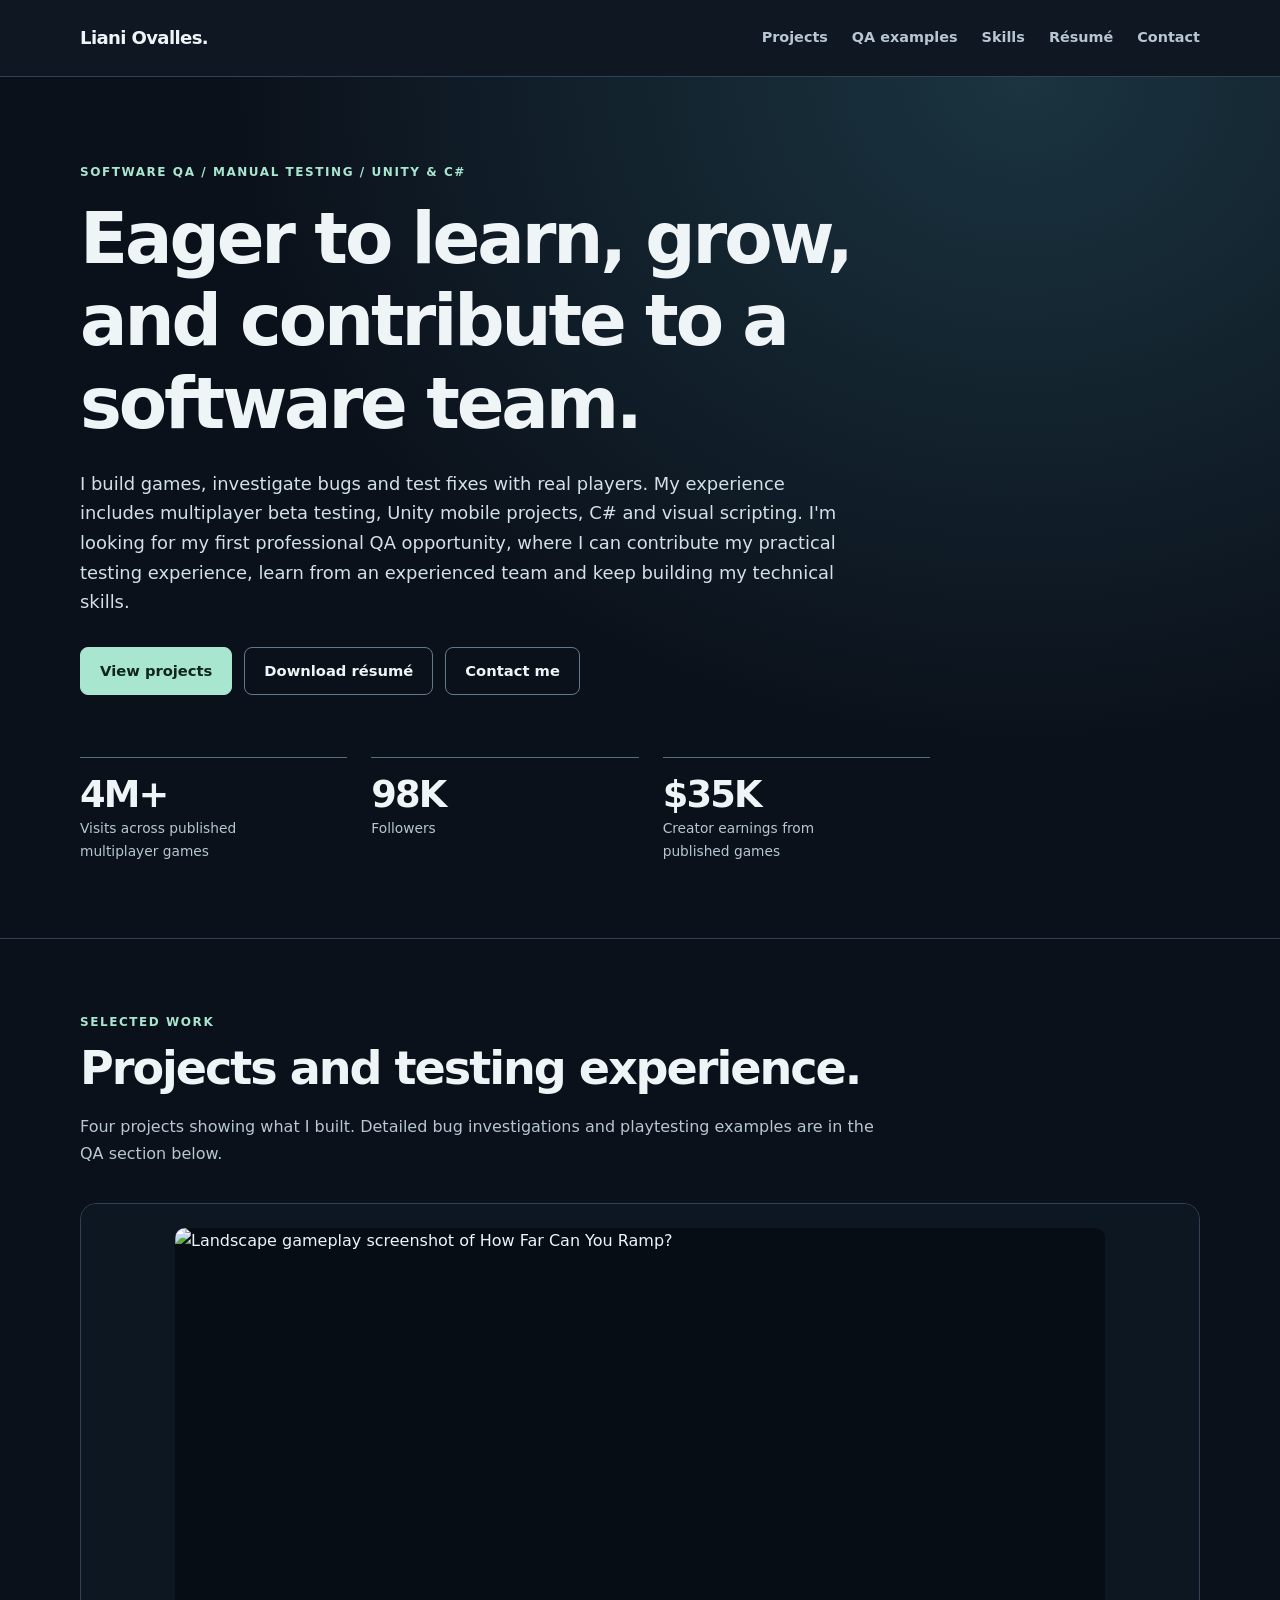
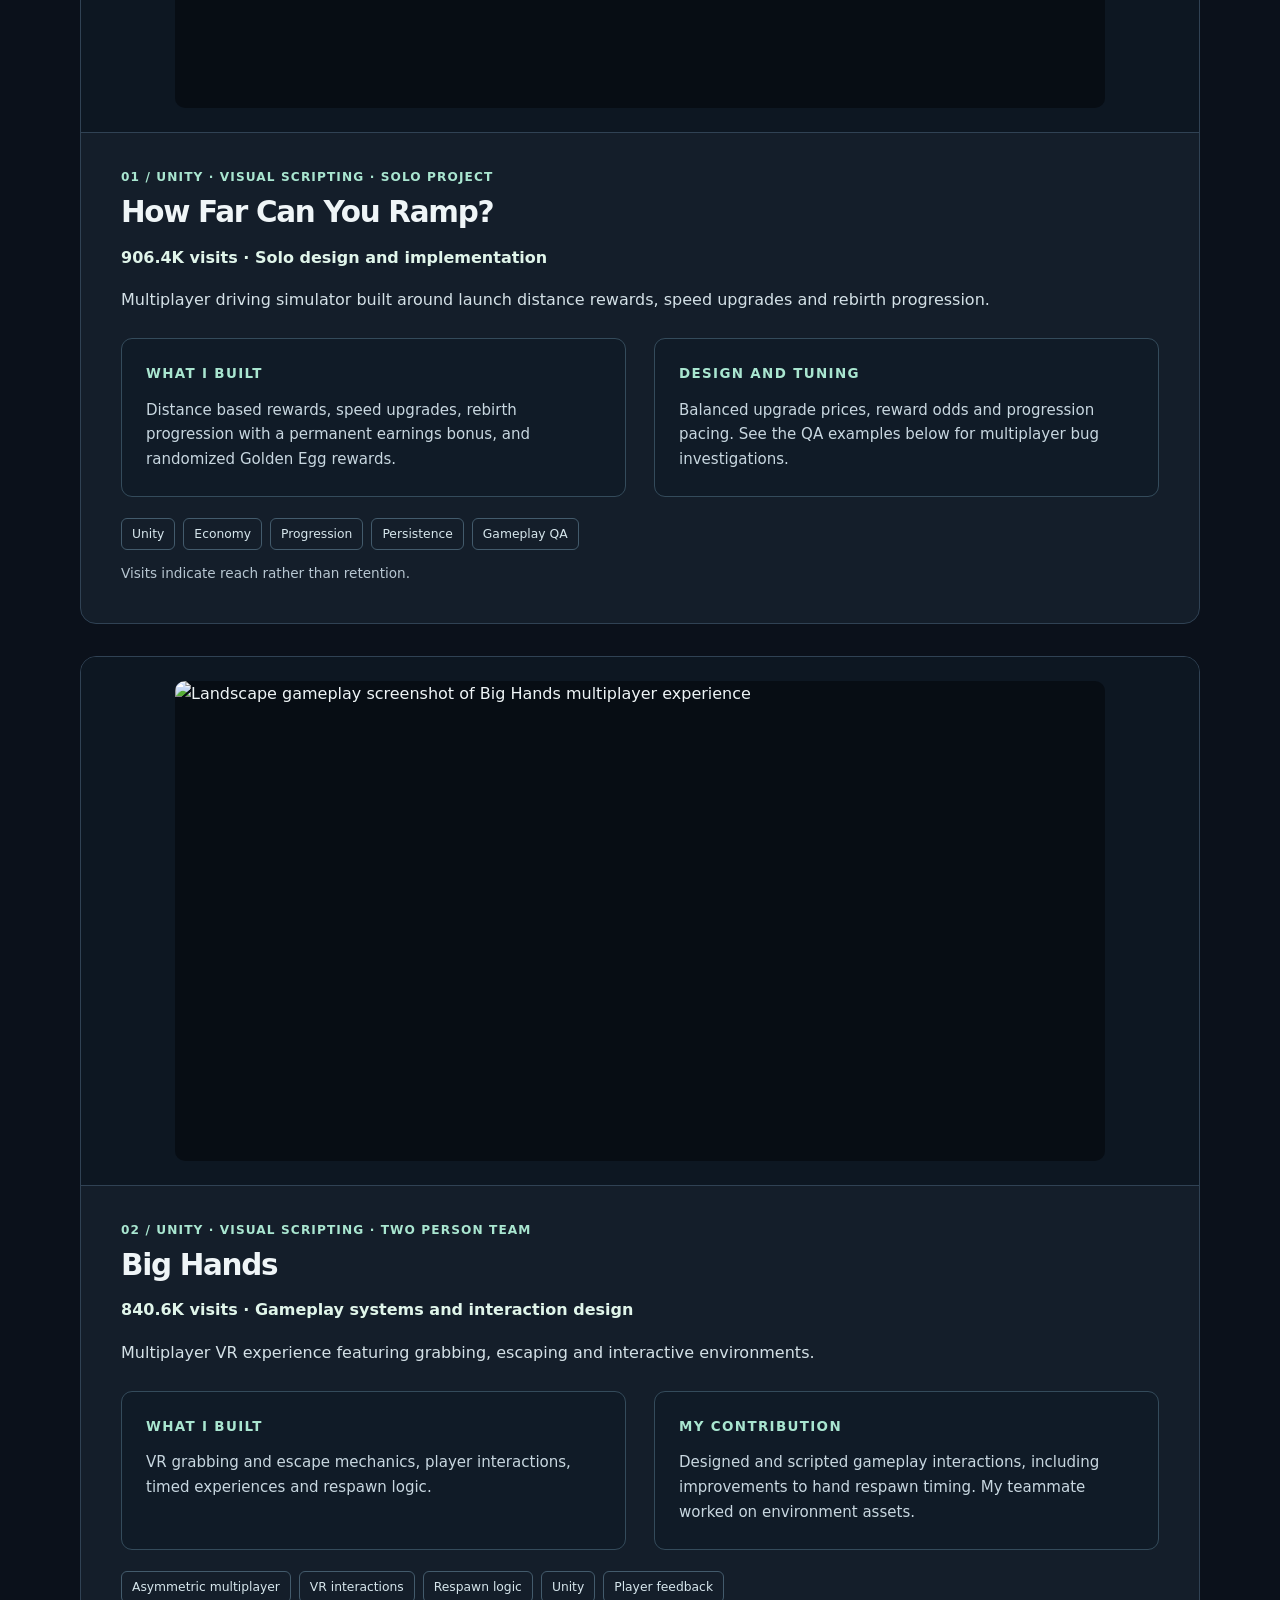
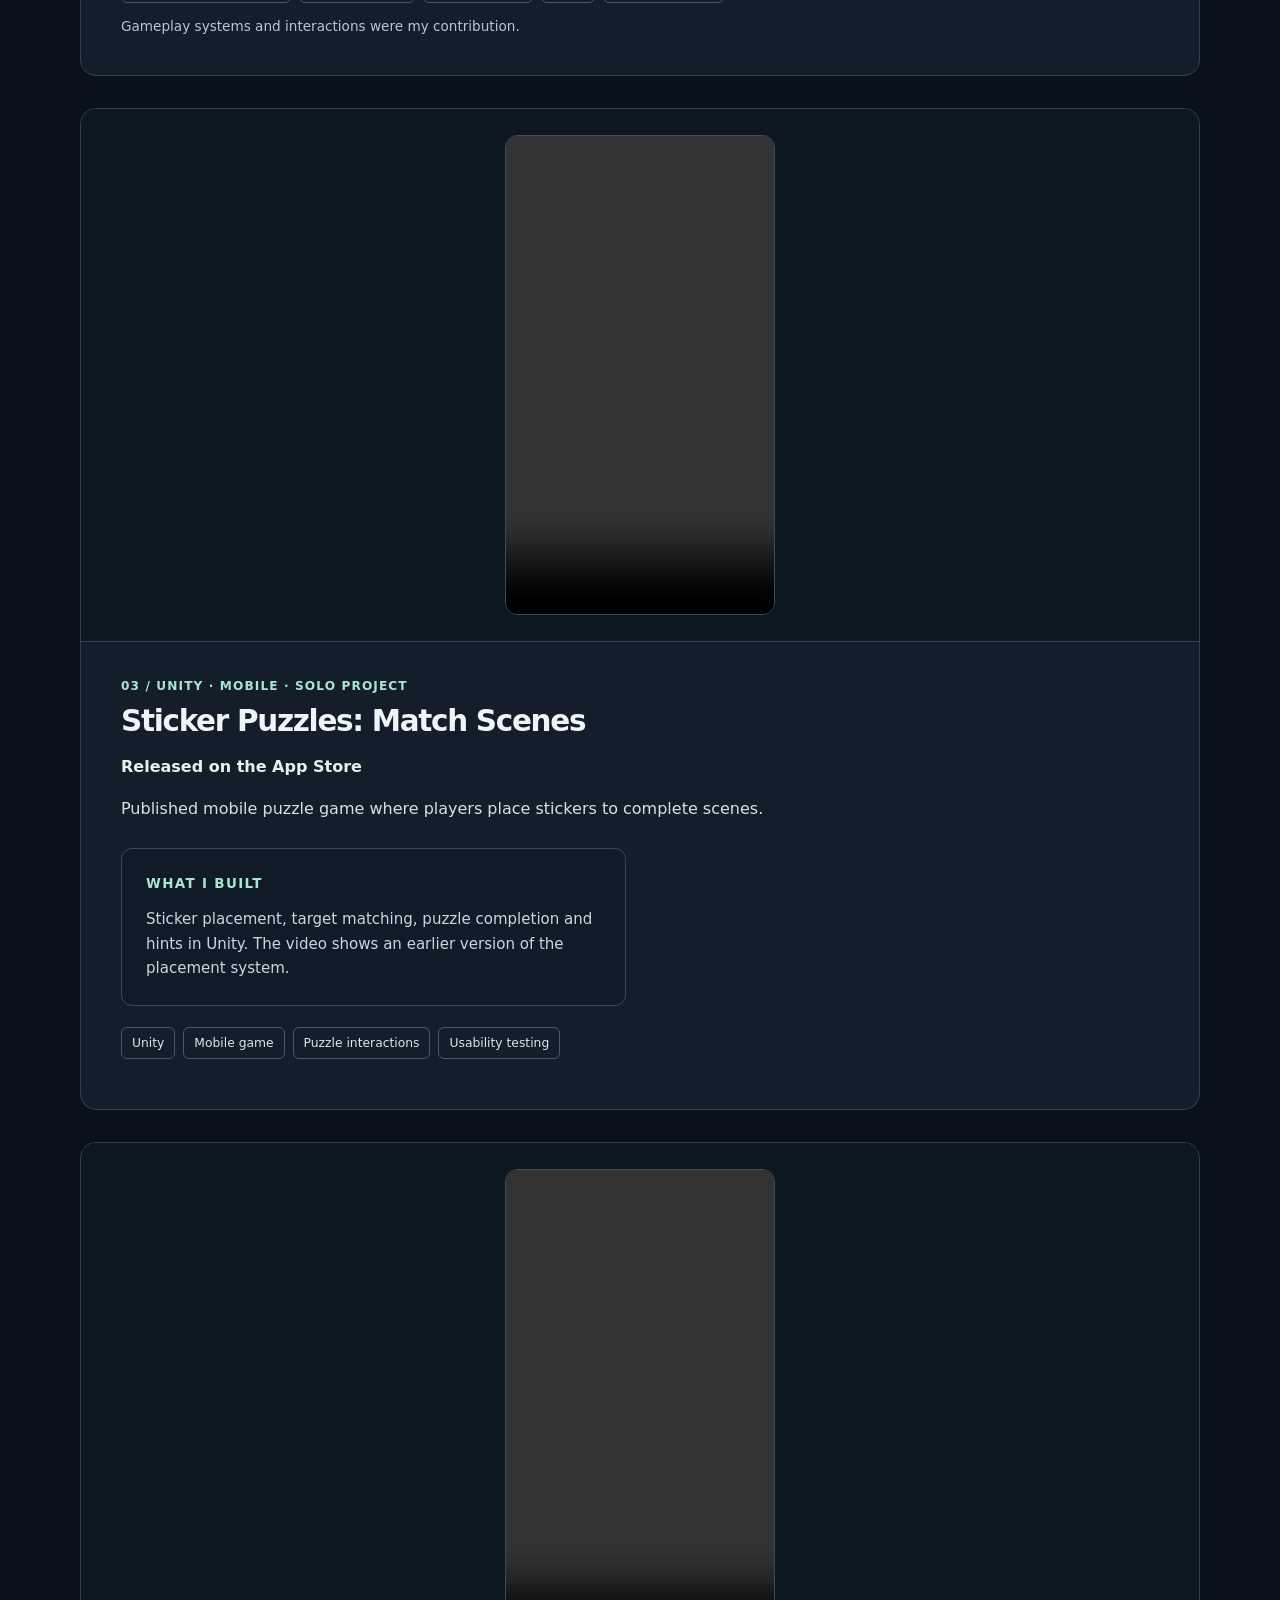
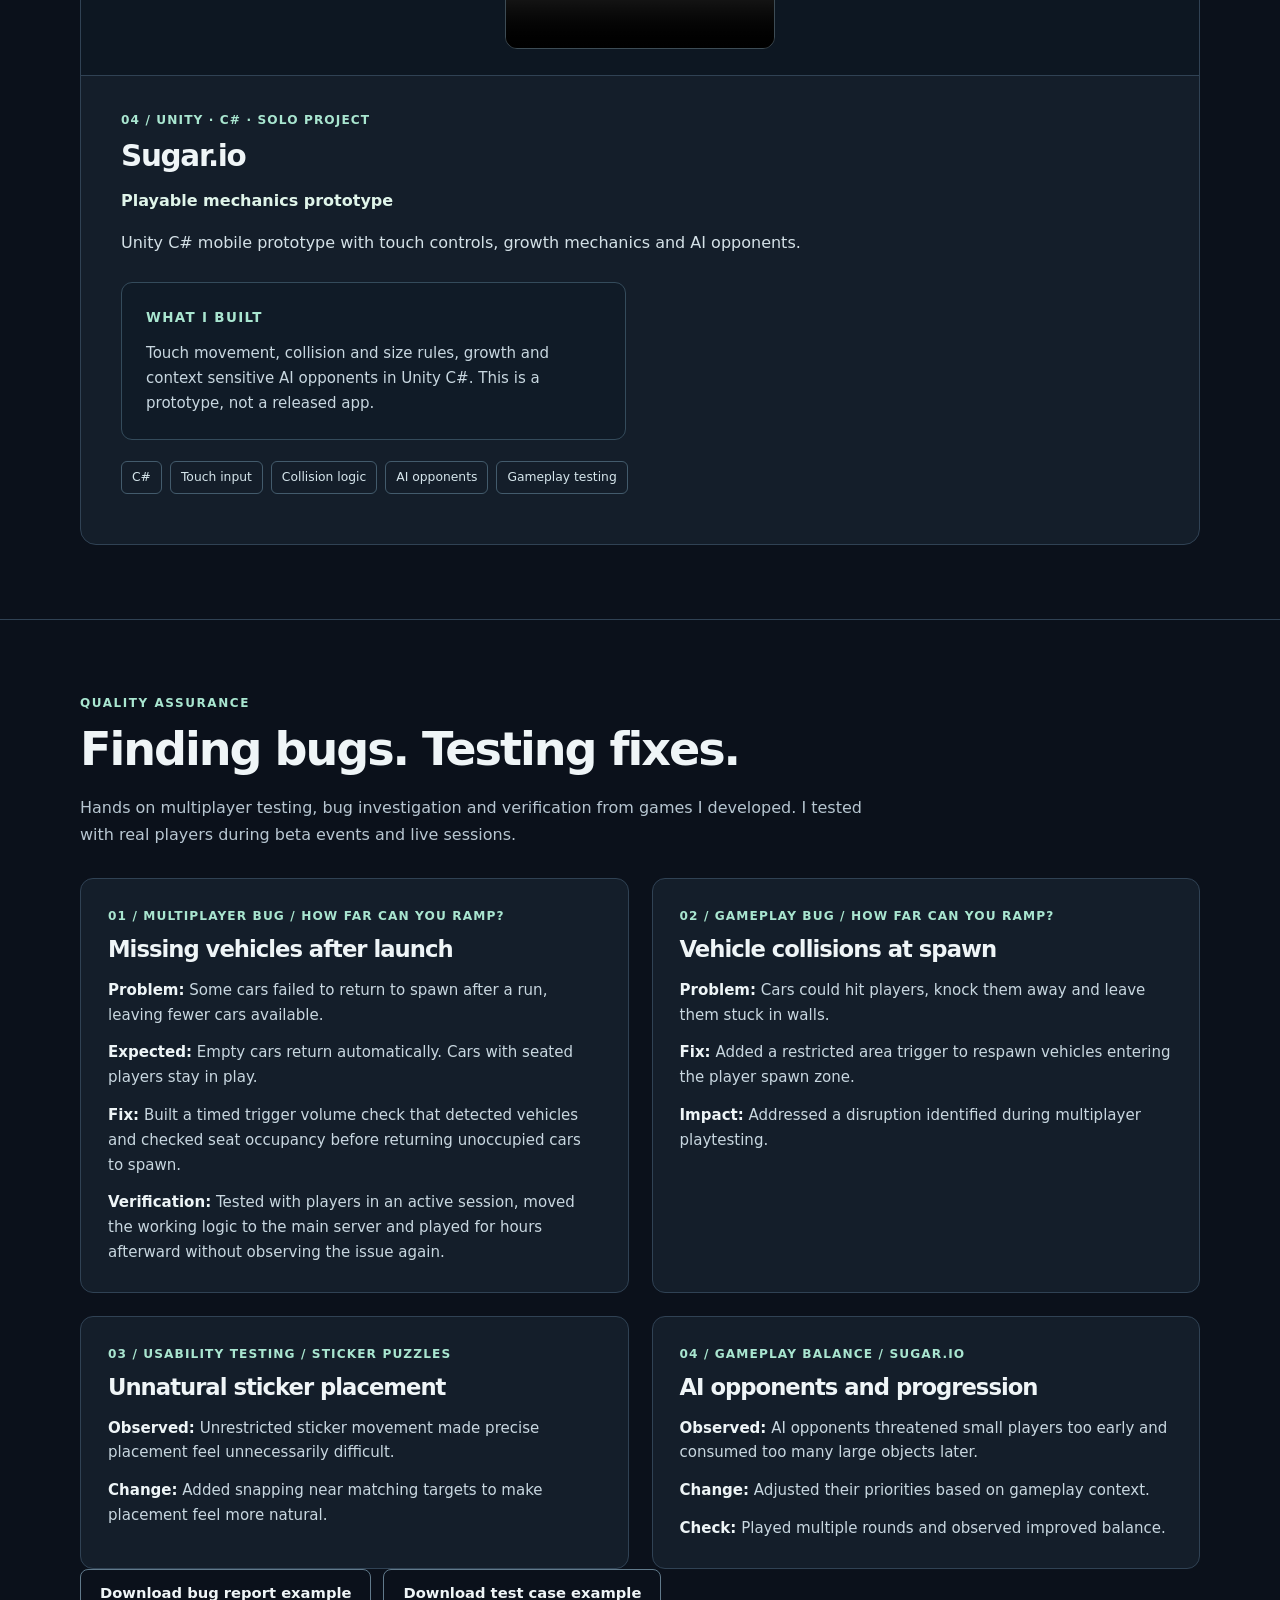
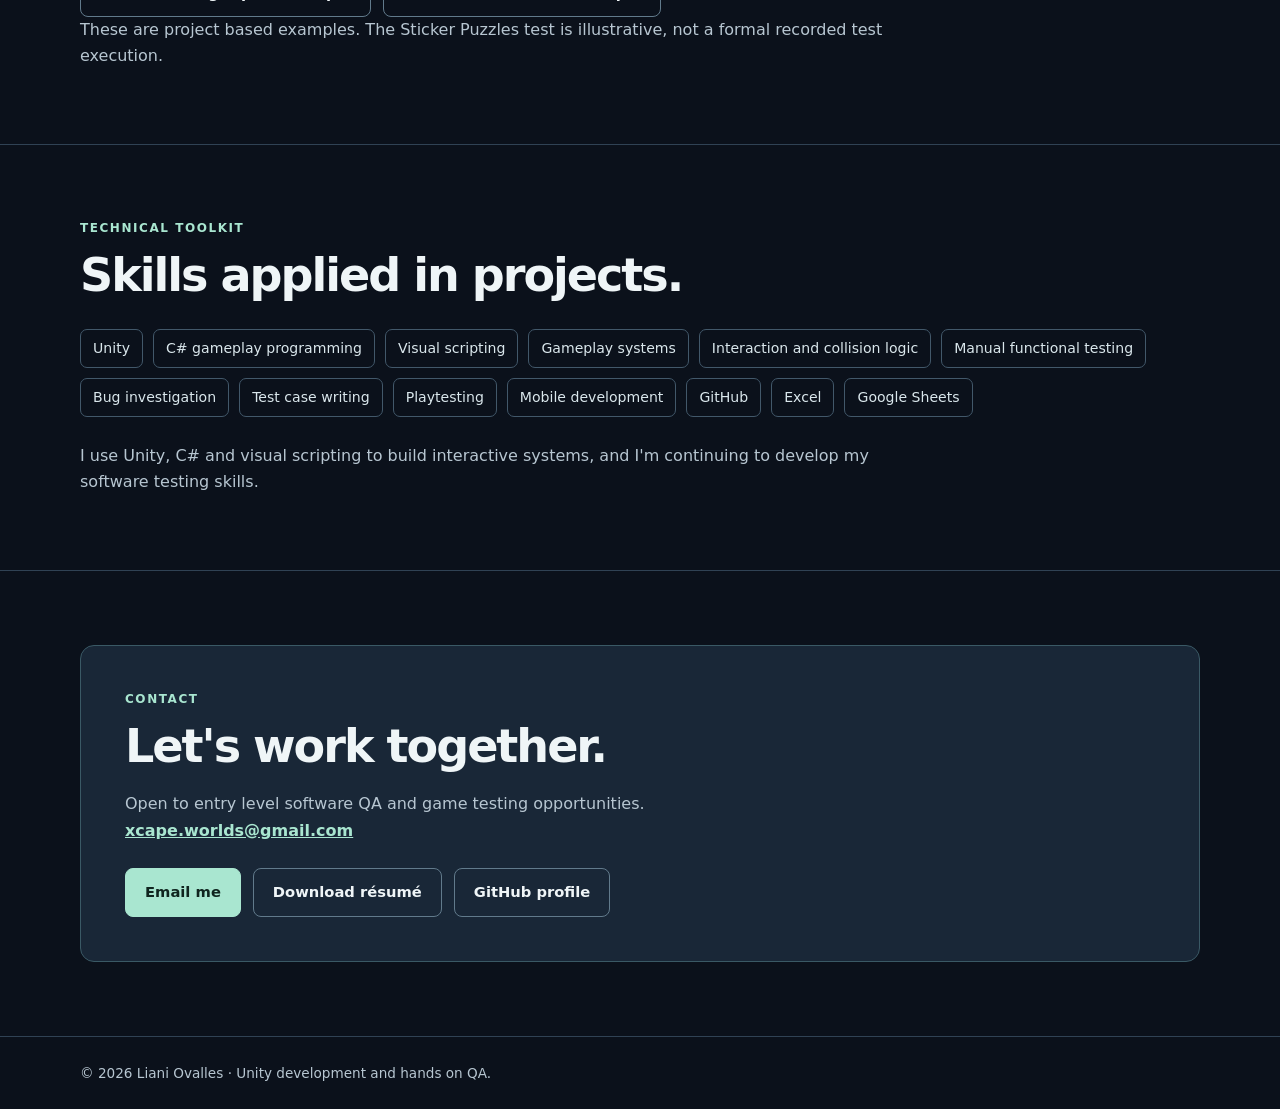
==== commit 4714e10f: "Mark Sticker Puzzles and Sugar.io as solo projects" ====
--- a/index.html
+++ b/index.html
@@ -17,8 +17,8 @@
 <div class="projects">
 <article class="project" aria-labelledby="ramp-title"><div class="project-media landscape"><img loading="lazy" src="https://gentle-tapioca-be9b6f.netlify.app/assets/b6f2767bb4b3dfc897111e20.jpg" alt="Landscape gameplay screenshot of How Far Can You Ramp?" width="960" height="540"></div><div class="project-content"><div class="project-meta">01 / Unity · Visual scripting · Solo project</div><h3 id="ramp-title">How Far Can You Ramp?</h3><p class="project-outcome">906.4K visits · Solo design and implementation</p><p class="project-summary">Multiplayer driving simulator built around launch distance rewards, speed upgrades and rebirth progression.</p><div class="project-details"><div class="technical"><h4>What I built</h4><p>Distance based rewards, speed upgrades, rebirth progression with a permanent earnings bonus, and randomized Golden Egg rewards.</p></div><div class="technical"><h4>Design and tuning</h4><p>Balanced upgrade prices, reward odds and progression pacing. See the QA examples below for multiplayer bug investigations.</p></div></div><div class="tag-list"><span class="tag">Unity</span><span class="tag">Economy</span><span class="tag">Progression</span><span class="tag">Persistence</span><span class="tag">Gameplay QA</span></div><p class="note">Visits indicate reach rather than retention.</p></div></article>
 <article class="project" aria-labelledby="hands-title"><div class="project-media landscape"><img loading="lazy" src="https://gentle-tapioca-be9b6f.netlify.app/assets/081a49a530ebfb4fcb7cc245.jpg" alt="Landscape gameplay screenshot of Big Hands multiplayer experience" width="960" height="540"></div><div class="project-content"><div class="project-meta">02 / Unity · Visual scripting · Two person team</div><h3 id="hands-title">Big Hands</h3><p class="project-outcome">840.6K visits · Gameplay systems and interaction design</p><p class="project-summary">Multiplayer VR experience featuring grabbing, escaping and interactive environments.</p><div class="project-details"><div class="technical"><h4>What I built</h4><p>VR grabbing and escape mechanics, player interactions, timed experiences and respawn logic.</p></div><div class="technical"><h4>My contribution</h4><p>Designed and scripted gameplay interactions, including improvements to hand respawn timing. My teammate worked on environment assets.</p></div></div><div class="tag-list"><span class="tag">Asymmetric multiplayer</span><span class="tag">VR interactions</span><span class="tag">Respawn logic</span><span class="tag">Unity</span><span class="tag">Player feedback</span></div><p class="note">Gameplay systems and interactions were my contribution.</p></div></article>
-<article class="project" aria-labelledby="sticker-title"><div class="project-media portrait"><video controls playsinline preload="metadata" data-preview-time="8" aria-label="Sticker Puzzles gameplay recording"><source src="sticker-puzzles-gameplay.mp4#t=8" type="video/mp4">Your browser does not support this video.</video></div><div class="project-content"><div class="project-meta">03 / Unity · Mobile · Published game</div><h3 id="sticker-title">Sticker Puzzles: Match Scenes</h3><p class="project-outcome">Released on the App Store</p><p class="project-summary">Published mobile puzzle game where players place stickers to complete scenes.</p><div class="project-details"><div class="technical"><h4>What I built</h4><p>Sticker placement, target matching, puzzle completion and hints in Unity. The video shows an earlier version of the placement system.</p></div></div><div class="tag-list"><span class="tag">Unity</span><span class="tag">Mobile game</span><span class="tag">Puzzle interactions</span><span class="tag">Usability testing</span></div></div></article>
-<article class="project" aria-labelledby="sugar-title"><div class="project-media portrait"><video controls playsinline preload="metadata" data-preview-time="5" aria-label="Sugar.io gameplay recording"><source src="sugar-io-gameplay.mp4#t=5" type="video/mp4">Your browser does not support this video.</video></div><div class="project-content"><div class="project-meta">04 / Unity · C# · Mobile prototype</div><h3 id="sugar-title">Sugar.io</h3><p class="project-outcome">Playable mechanics prototype</p><p class="project-summary">Unity C# mobile prototype with touch controls, growth mechanics and AI opponents.</p><div class="project-details"><div class="technical"><h4>What I built</h4><p>Touch movement, collision and size rules, growth and context sensitive AI opponents in Unity C#. This is a prototype, not a released app.</p></div></div><div class="tag-list"><span class="tag">C#</span><span class="tag">Touch input</span><span class="tag">Collision logic</span><span class="tag">AI opponents</span><span class="tag">Gameplay testing</span></div></div></article>
+<article class="project" aria-labelledby="sticker-title"><div class="project-media portrait"><video controls playsinline preload="metadata" data-preview-time="8" aria-label="Sticker Puzzles gameplay recording"><source src="sticker-puzzles-gameplay.mp4#t=8" type="video/mp4">Your browser does not support this video.</video></div><div class="project-content"><div class="project-meta">03 / Unity · Mobile · Solo project</div><h3 id="sticker-title">Sticker Puzzles: Match Scenes</h3><p class="project-outcome">Released on the App Store</p><p class="project-summary">Published mobile puzzle game where players place stickers to complete scenes.</p><div class="project-details"><div class="technical"><h4>What I built</h4><p>Sticker placement, target matching, puzzle completion and hints in Unity. The video shows an earlier version of the placement system.</p></div></div><div class="tag-list"><span class="tag">Unity</span><span class="tag">Mobile game</span><span class="tag">Puzzle interactions</span><span class="tag">Usability testing</span></div></div></article>
+<article class="project" aria-labelledby="sugar-title"><div class="project-media portrait"><video controls playsinline preload="metadata" data-preview-time="5" aria-label="Sugar.io gameplay recording"><source src="sugar-io-gameplay.mp4#t=5" type="video/mp4">Your browser does not support this video.</video></div><div class="project-content"><div class="project-meta">04 / Unity · C# · Solo project</div><h3 id="sugar-title">Sugar.io</h3><p class="project-outcome">Playable mechanics prototype</p><p class="project-summary">Unity C# mobile prototype with touch controls, growth mechanics and AI opponents.</p><div class="project-details"><div class="technical"><h4>What I built</h4><p>Touch movement, collision and size rules, growth and context sensitive AI opponents in Unity C#. This is a prototype, not a released app.</p></div></div><div class="tag-list"><span class="tag">C#</span><span class="tag">Touch input</span><span class="tag">Collision logic</span><span class="tag">AI opponents</span><span class="tag">Gameplay testing</span></div></div></article>
 </div></div></section>
 <section class="section" id="qa" aria-labelledby="qa-title"><div class="container"><div class="eyebrow">Quality assurance</div><h2 id="qa-title">Finding bugs. Testing fixes.</h2><p class="section-intro">Hands on multiplayer testing, bug investigation and verification from games I developed. I tested with real players during beta events and live sessions.</p><div class="qa-grid">
 <article class="qa-card"><div class="project-meta">01 / Multiplayer bug / How Far Can You Ramp?</div><h3>Missing vehicles after launch</h3><p><strong>Problem:</strong> Some cars failed to return to spawn after a run, leaving fewer cars available.</p><p><strong>Expected:</strong> Empty cars return automatically. Cars with seated players stay in play.</p><p><strong>Fix:</strong> Built a timed trigger volume check that detected vehicles and checked seat occupancy before returning unoccupied cars to spawn.</p><p><strong>Verification:</strong> Tested with players in an active session, moved the working logic to the main server and played for hours afterward without observing the issue again.</p></article>
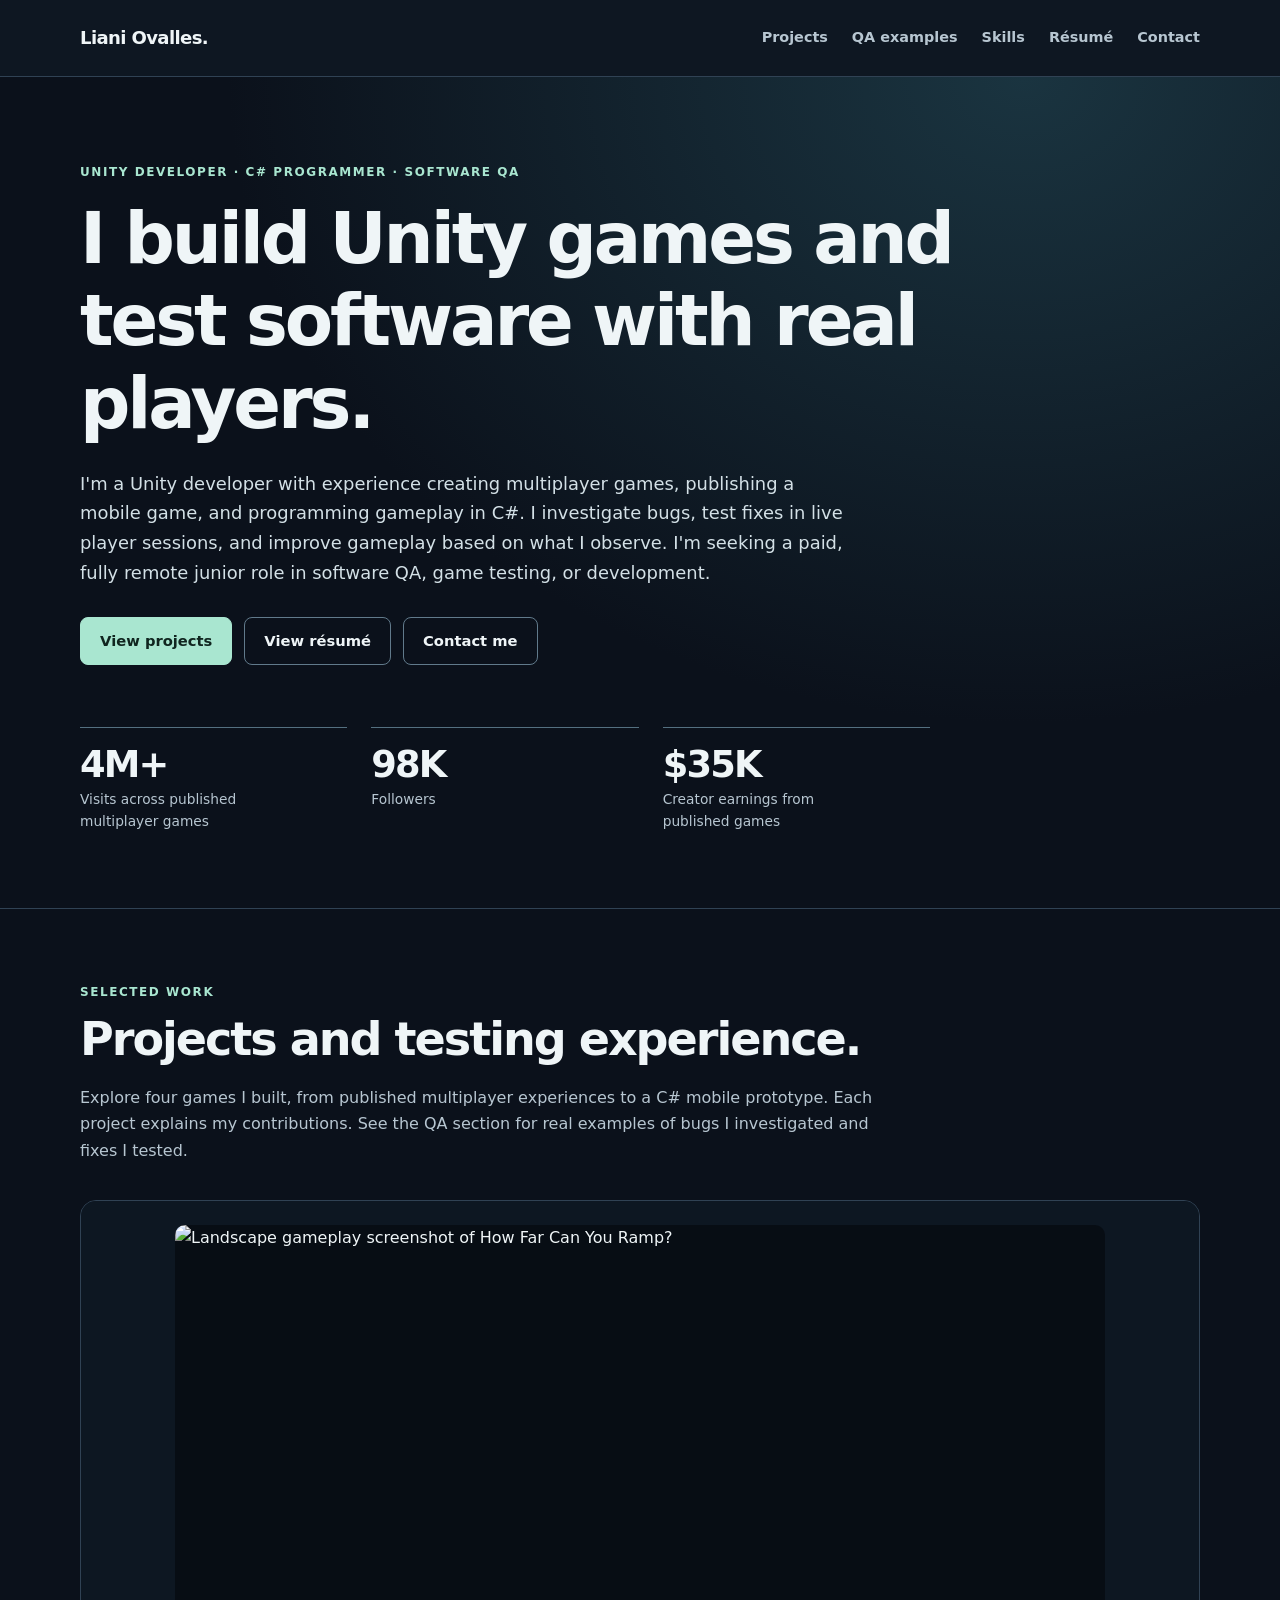
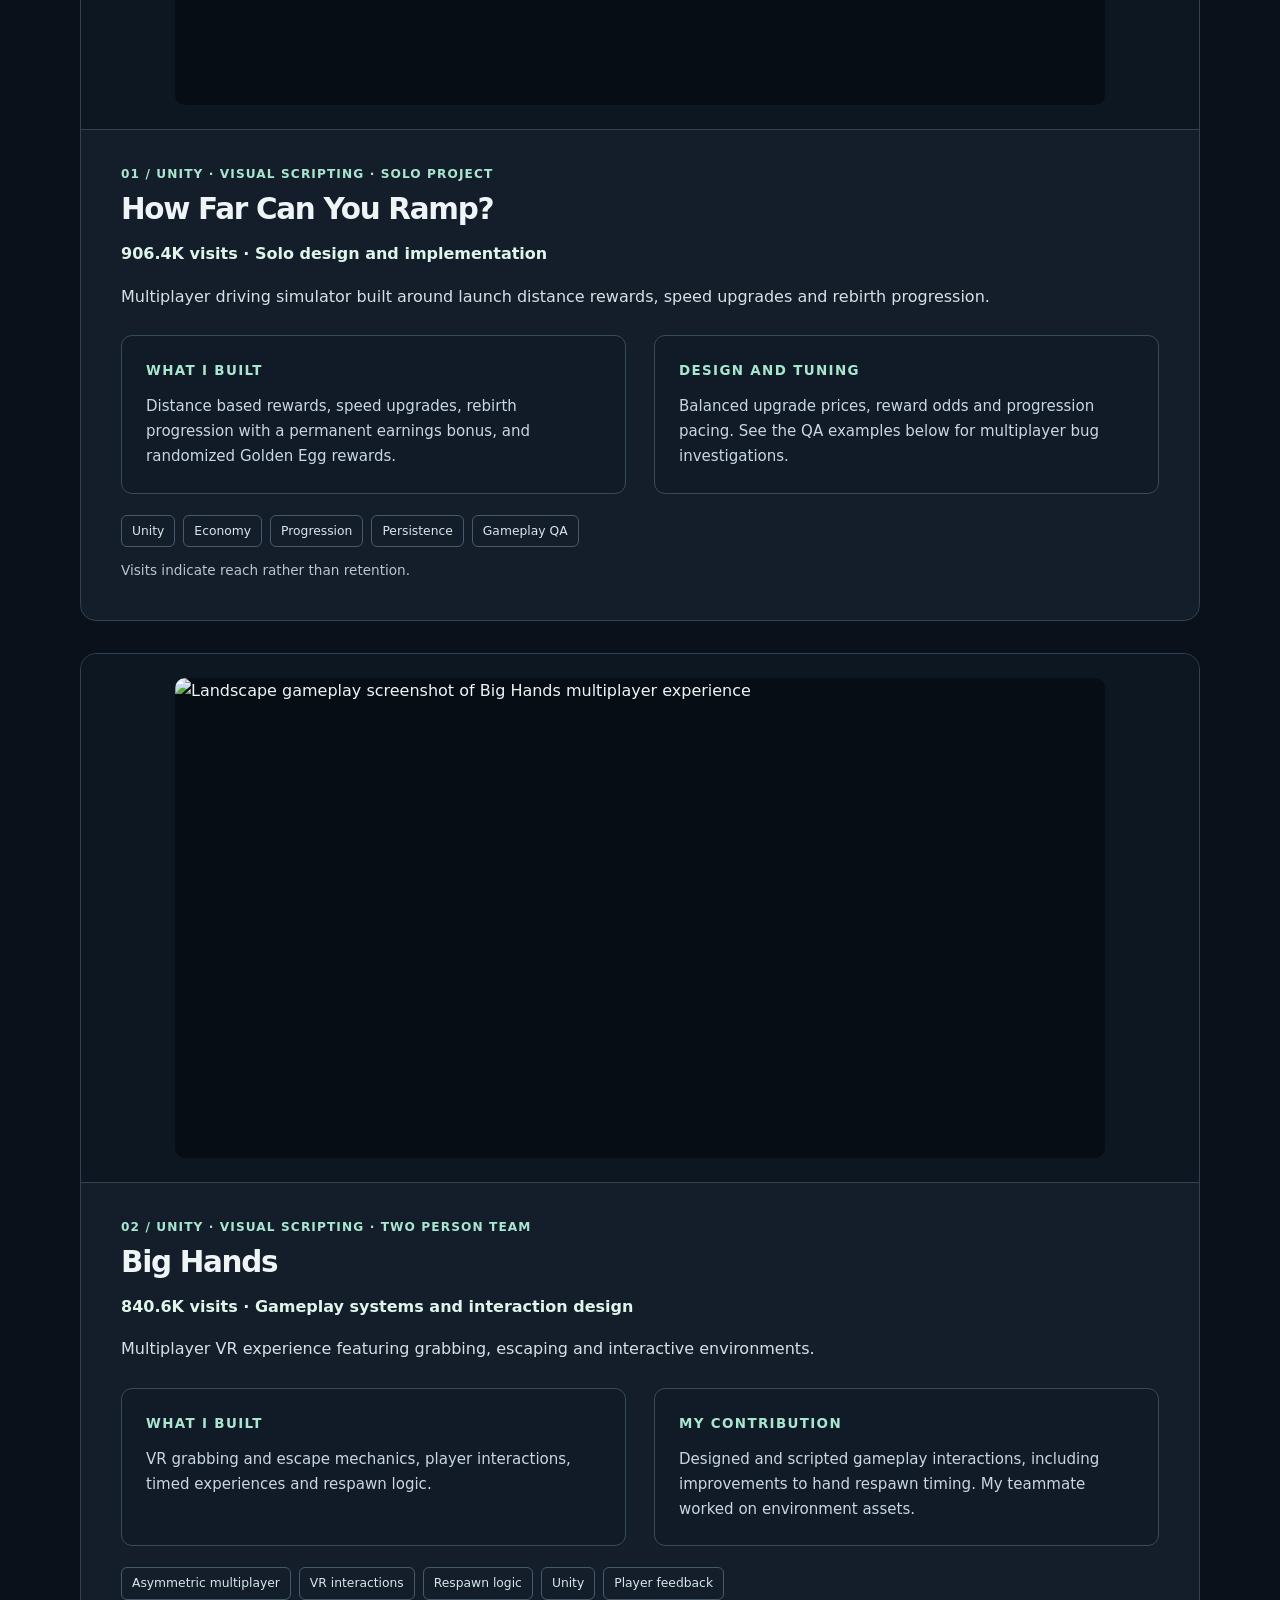
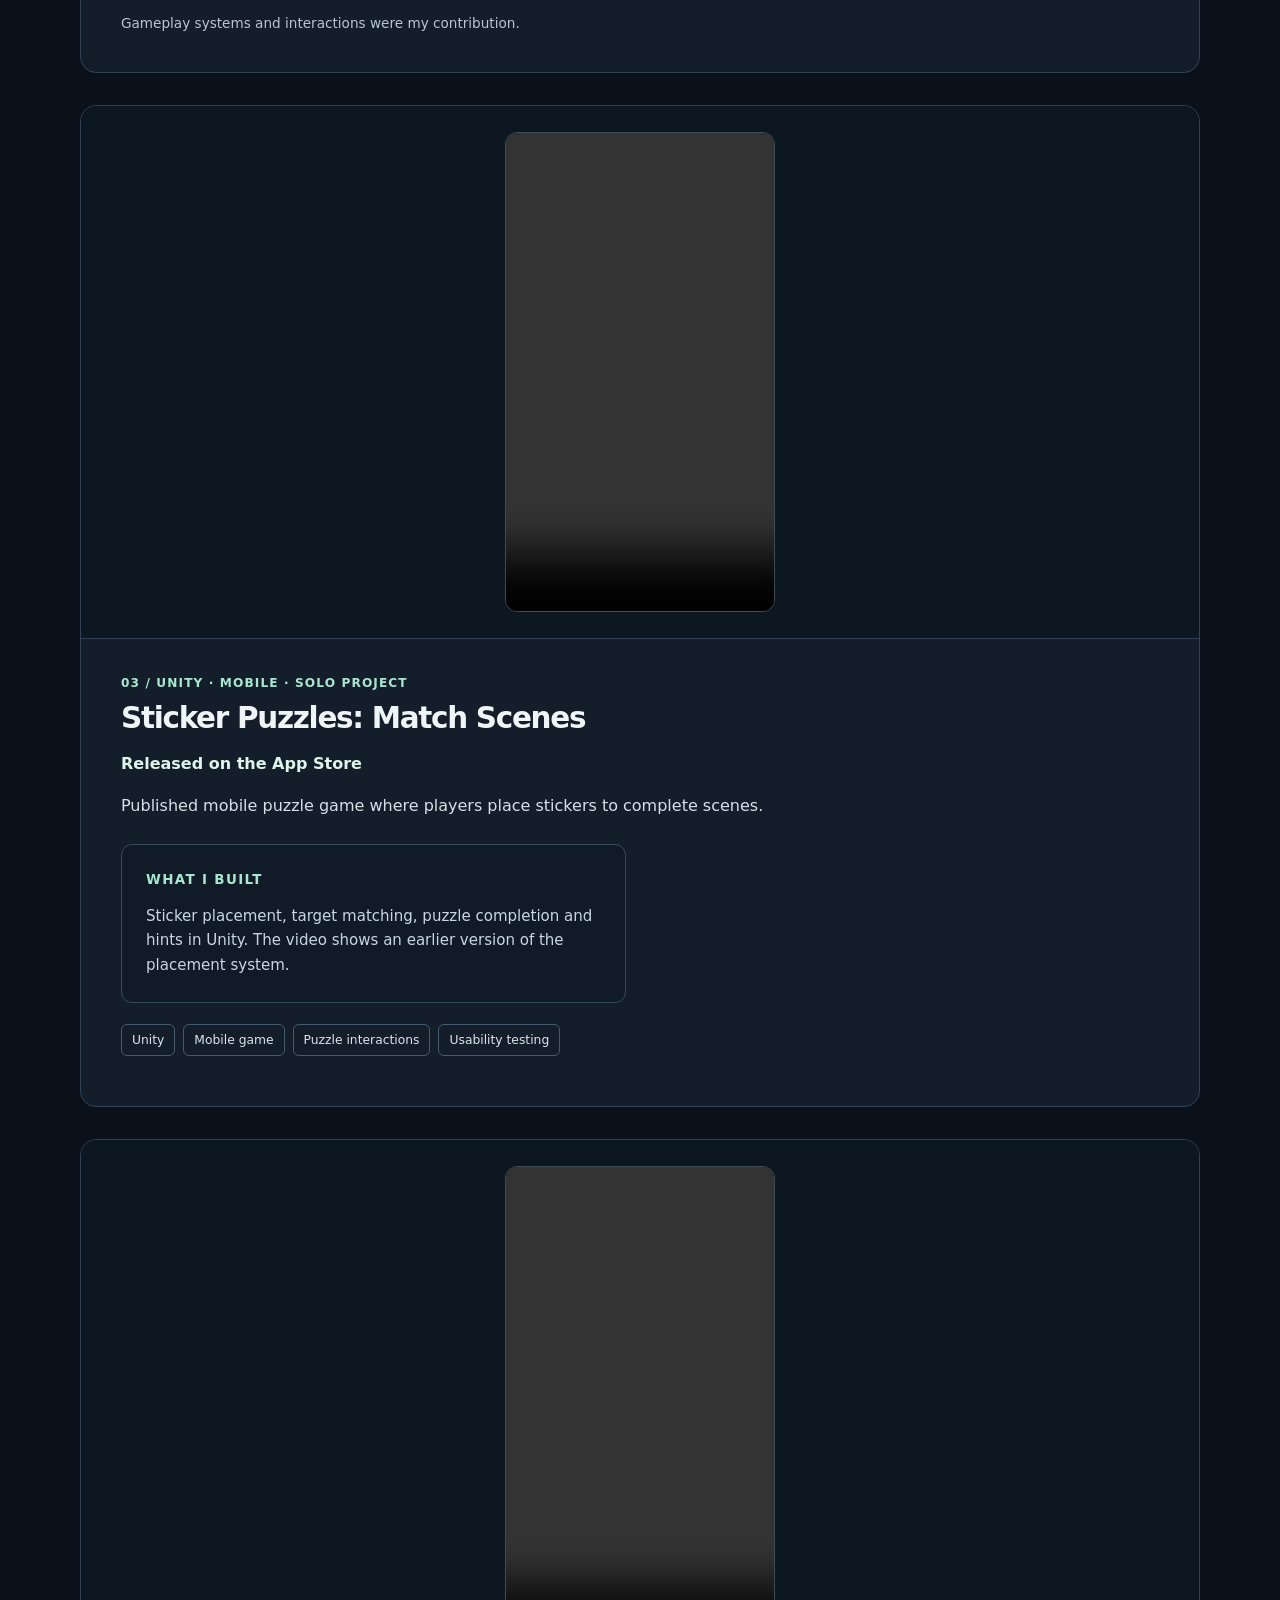
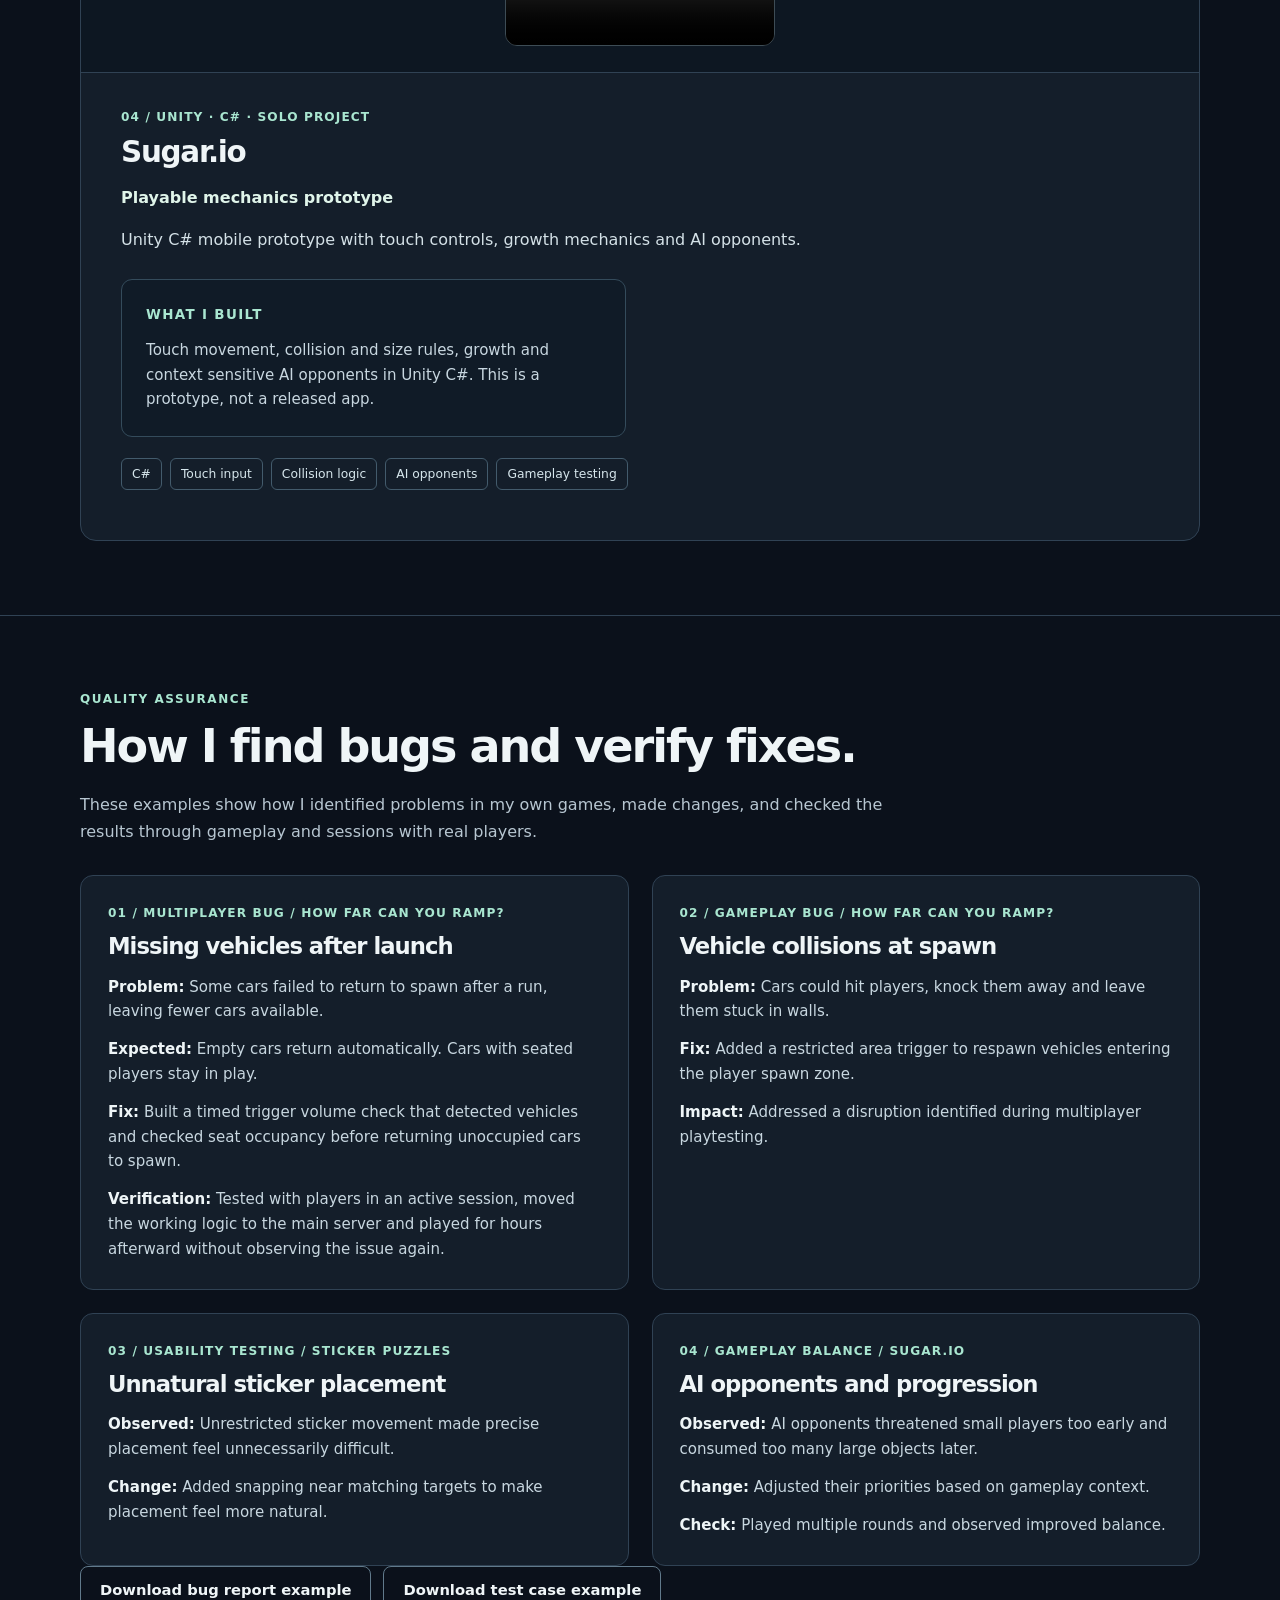
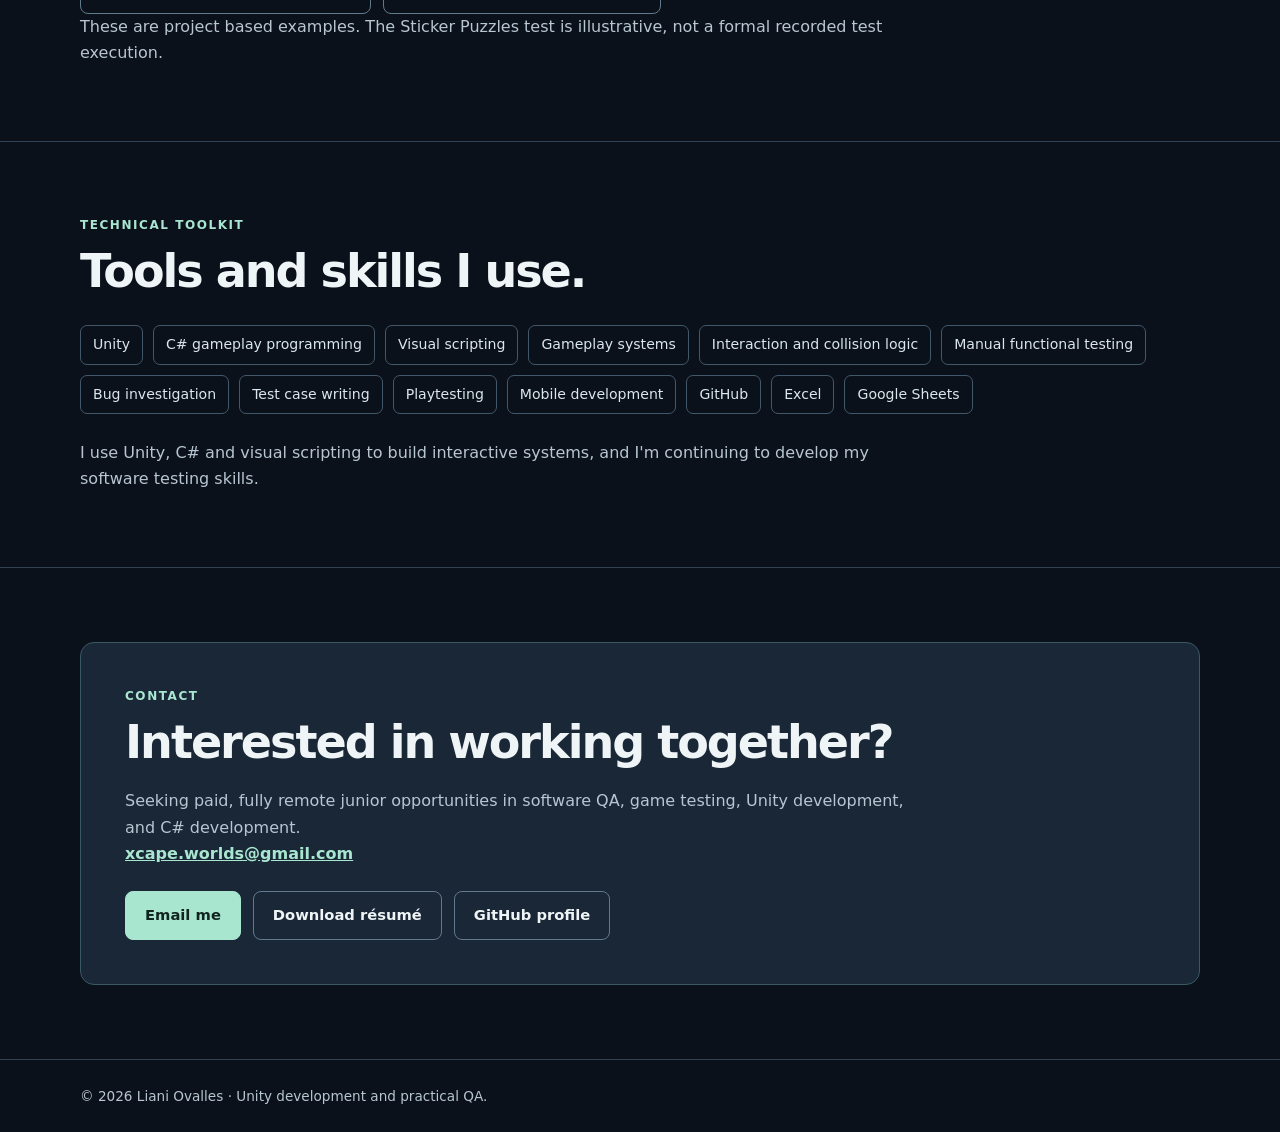
==== commit 539e89ff: "Improve portfolio copy and recruiter readability" ====
--- a/index.html
+++ b/index.html
@@ -10,25 +10,25 @@
 </head>
 <body>
 <a class="skip-link" href="#main">Skip to content</a>
-<header class="site-header"><div class="container nav"><a class="brand" href="#top">Liani Ovalles<span aria-hidden="true">.</span></a><nav class="nav-links" aria-label="Primary navigation"><a href="#projects">Projects</a><a href="#qa">QA examples</a><a href="#skills">Skills</a><a href="Liani_Ovalles_Resume.pdf" download>Résumé</a><a href="#contact">Contact</a></nav></div></header>
+<header class="site-header"><div class="container nav"><a class="brand" href="#top">Liani Ovalles<span aria-hidden="true">.</span></a><nav class="nav-links" aria-label="Primary navigation"><a href="#projects">Projects</a><a href="#qa">QA examples</a><a href="#skills">Skills</a><a href="resume.html">Résumé</a><a href="#contact">Contact</a></nav></div></header>
 <main id="main">
-<section class="hero" id="top" aria-labelledby="hero-title"><div class="container"><div class="eyebrow">Software QA / Manual testing / Unity &amp; C#</div><h1 id="hero-title">Eager to learn, grow, and contribute to a software team.</h1><p class="lead">I build games, investigate bugs and test fixes with real players. My experience includes multiplayer beta testing, Unity mobile projects, C# and visual scripting. I'm looking for my first professional QA opportunity, where I can contribute my practical testing experience, learn from an experienced team and keep building my technical skills.</p><div class="buttons"><a class="btn" href="#projects">View projects</a><a class="btn secondary" href="Liani_Ovalles_Resume.pdf" download>Download résumé</a><a class="btn secondary" href="mailto:xcape.worlds@gmail.com">Contact me</a></div><div class="stats" aria-label="Published games and community milestones"><div class="stat"><strong>4M+</strong><span>Visits across published multiplayer games</span></div><div class="stat"><strong>98K</strong><span>Followers</span></div><div class="stat"><strong>$35K</strong><span>Creator earnings from published games</span></div></div></div></section>
-<section class="section" id="projects" aria-labelledby="projects-title"><div class="container"><div class="eyebrow">Selected work</div><h2 id="projects-title">Projects and testing experience.</h2><p class="section-intro">Four projects showing what I built. Detailed bug investigations and playtesting examples are in the QA section below.</p>
+<section class="hero" id="top" aria-labelledby="hero-title"><div class="container"><div class="eyebrow">Unity developer · C# programmer · Software QA</div><h1 id="hero-title">I build Unity games and test software with real players.</h1><p class="lead">I'm a Unity developer with experience creating multiplayer games, publishing a mobile game, and programming gameplay in C#. I investigate bugs, test fixes in live player sessions, and improve gameplay based on what I observe. I'm seeking a paid, fully remote junior role in software QA, game testing, or development.</p><div class="buttons"><a class="btn" href="#projects">View projects</a><a class="btn secondary" href="resume.html">View résumé</a><a class="btn secondary" href="mailto:xcape.worlds@gmail.com">Contact me</a></div><div class="stats" aria-label="Published games and community milestones"><div class="stat"><strong>4M+</strong><span>Visits across published multiplayer games</span></div><div class="stat"><strong>98K</strong><span>Followers</span></div><div class="stat"><strong>$35K</strong><span>Creator earnings from published games</span></div></div></div></section>
+<section class="section" id="projects" aria-labelledby="projects-title"><div class="container"><div class="eyebrow">Selected work</div><h2 id="projects-title">Projects and testing experience.</h2><p class="section-intro">Explore four games I built, from published multiplayer experiences to a C# mobile prototype. Each project explains my contributions. See the QA section for real examples of bugs I investigated and fixes I tested.</p>
 <div class="projects">
 <article class="project" aria-labelledby="ramp-title"><div class="project-media landscape"><img loading="lazy" src="https://gentle-tapioca-be9b6f.netlify.app/assets/b6f2767bb4b3dfc897111e20.jpg" alt="Landscape gameplay screenshot of How Far Can You Ramp?" width="960" height="540"></div><div class="project-content"><div class="project-meta">01 / Unity · Visual scripting · Solo project</div><h3 id="ramp-title">How Far Can You Ramp?</h3><p class="project-outcome">906.4K visits · Solo design and implementation</p><p class="project-summary">Multiplayer driving simulator built around launch distance rewards, speed upgrades and rebirth progression.</p><div class="project-details"><div class="technical"><h4>What I built</h4><p>Distance based rewards, speed upgrades, rebirth progression with a permanent earnings bonus, and randomized Golden Egg rewards.</p></div><div class="technical"><h4>Design and tuning</h4><p>Balanced upgrade prices, reward odds and progression pacing. See the QA examples below for multiplayer bug investigations.</p></div></div><div class="tag-list"><span class="tag">Unity</span><span class="tag">Economy</span><span class="tag">Progression</span><span class="tag">Persistence</span><span class="tag">Gameplay QA</span></div><p class="note">Visits indicate reach rather than retention.</p></div></article>
 <article class="project" aria-labelledby="hands-title"><div class="project-media landscape"><img loading="lazy" src="https://gentle-tapioca-be9b6f.netlify.app/assets/081a49a530ebfb4fcb7cc245.jpg" alt="Landscape gameplay screenshot of Big Hands multiplayer experience" width="960" height="540"></div><div class="project-content"><div class="project-meta">02 / Unity · Visual scripting · Two person team</div><h3 id="hands-title">Big Hands</h3><p class="project-outcome">840.6K visits · Gameplay systems and interaction design</p><p class="project-summary">Multiplayer VR experience featuring grabbing, escaping and interactive environments.</p><div class="project-details"><div class="technical"><h4>What I built</h4><p>VR grabbing and escape mechanics, player interactions, timed experiences and respawn logic.</p></div><div class="technical"><h4>My contribution</h4><p>Designed and scripted gameplay interactions, including improvements to hand respawn timing. My teammate worked on environment assets.</p></div></div><div class="tag-list"><span class="tag">Asymmetric multiplayer</span><span class="tag">VR interactions</span><span class="tag">Respawn logic</span><span class="tag">Unity</span><span class="tag">Player feedback</span></div><p class="note">Gameplay systems and interactions were my contribution.</p></div></article>
 <article class="project" aria-labelledby="sticker-title"><div class="project-media portrait"><video controls playsinline preload="metadata" data-preview-time="8" aria-label="Sticker Puzzles gameplay recording"><source src="sticker-puzzles-gameplay.mp4#t=8" type="video/mp4">Your browser does not support this video.</video></div><div class="project-content"><div class="project-meta">03 / Unity · Mobile · Solo project</div><h3 id="sticker-title">Sticker Puzzles: Match Scenes</h3><p class="project-outcome">Released on the App Store</p><p class="project-summary">Published mobile puzzle game where players place stickers to complete scenes.</p><div class="project-details"><div class="technical"><h4>What I built</h4><p>Sticker placement, target matching, puzzle completion and hints in Unity. The video shows an earlier version of the placement system.</p></div></div><div class="tag-list"><span class="tag">Unity</span><span class="tag">Mobile game</span><span class="tag">Puzzle interactions</span><span class="tag">Usability testing</span></div></div></article>
 <article class="project" aria-labelledby="sugar-title"><div class="project-media portrait"><video controls playsinline preload="metadata" data-preview-time="5" aria-label="Sugar.io gameplay recording"><source src="sugar-io-gameplay.mp4#t=5" type="video/mp4">Your browser does not support this video.</video></div><div class="project-content"><div class="project-meta">04 / Unity · C# · Solo project</div><h3 id="sugar-title">Sugar.io</h3><p class="project-outcome">Playable mechanics prototype</p><p class="project-summary">Unity C# mobile prototype with touch controls, growth mechanics and AI opponents.</p><div class="project-details"><div class="technical"><h4>What I built</h4><p>Touch movement, collision and size rules, growth and context sensitive AI opponents in Unity C#. This is a prototype, not a released app.</p></div></div><div class="tag-list"><span class="tag">C#</span><span class="tag">Touch input</span><span class="tag">Collision logic</span><span class="tag">AI opponents</span><span class="tag">Gameplay testing</span></div></div></article>
 </div></div></section>
-<section class="section" id="qa" aria-labelledby="qa-title"><div class="container"><div class="eyebrow">Quality assurance</div><h2 id="qa-title">Finding bugs. Testing fixes.</h2><p class="section-intro">Hands on multiplayer testing, bug investigation and verification from games I developed. I tested with real players during beta events and live sessions.</p><div class="qa-grid">
+<section class="section" id="qa" aria-labelledby="qa-title"><div class="container"><div class="eyebrow">Quality assurance</div><h2 id="qa-title">How I find bugs and verify fixes.</h2><p class="section-intro">These examples show how I identified problems in my own games, made changes, and checked the results through gameplay and sessions with real players.</p><div class="qa-grid">
 <article class="qa-card"><div class="project-meta">01 / Multiplayer bug / How Far Can You Ramp?</div><h3>Missing vehicles after launch</h3><p><strong>Problem:</strong> Some cars failed to return to spawn after a run, leaving fewer cars available.</p><p><strong>Expected:</strong> Empty cars return automatically. Cars with seated players stay in play.</p><p><strong>Fix:</strong> Built a timed trigger volume check that detected vehicles and checked seat occupancy before returning unoccupied cars to spawn.</p><p><strong>Verification:</strong> Tested with players in an active session, moved the working logic to the main server and played for hours afterward without observing the issue again.</p></article>
 <article class="qa-card"><div class="project-meta">02 / Gameplay bug / How Far Can You Ramp?</div><h3>Vehicle collisions at spawn</h3><p><strong>Problem:</strong> Cars could hit players, knock them away and leave them stuck in walls.</p><p><strong>Fix:</strong> Added a restricted area trigger to respawn vehicles entering the player spawn zone.</p><p><strong>Impact:</strong> Addressed a disruption identified during multiplayer playtesting.</p></article>
 <article class="qa-card"><div class="project-meta">03 / Usability testing / Sticker Puzzles</div><h3>Unnatural sticker placement</h3><p><strong>Observed:</strong> Unrestricted sticker movement made precise placement feel unnecessarily difficult.</p><p><strong>Change:</strong> Added snapping near matching targets to make placement feel more natural.</p></article><article class="qa-card"><div class="project-meta">04 / Gameplay balance / Sugar.io</div><h3>AI opponents and progression</h3><p><strong>Observed:</strong> AI opponents threatened small players too early and consumed too many large objects later.</p><p><strong>Change:</strong> Adjusted their priorities based on gameplay context.</p><p><strong>Check:</strong> Played multiple rounds and observed improved balance.</p></article>
 </div><div class="buttons"><a class="btn secondary" href="qa-bug-report-example.txt" download="QA_Bug_Report_Example.txt">Download bug report example</a><a class="btn secondary" href="qa-manual-test-case-example.txt" download="QA_Manual_Test_Case_Example.txt">Download test case example</a></div><p class="section-intro">These are project based examples. The Sticker Puzzles test is illustrative, not a formal recorded test execution.</p></div></section>
-<section class="section" id="skills" aria-labelledby="skills-title"><div class="container"><div class="eyebrow">Technical toolkit</div><h2 id="skills-title">Skills applied in projects.</h2><div class="skills"><span>Unity</span><span>C# gameplay programming</span><span>Visual scripting</span><span>Gameplay systems</span><span>Interaction and collision logic</span><span>Manual functional testing</span><span>Bug investigation</span><span>Test case writing</span><span>Playtesting</span><span>Mobile development</span><span>GitHub</span><span>Excel</span><span>Google Sheets</span></div><p class="section-intro">I use Unity, C# and visual scripting to build interactive systems, and I'm continuing to develop my software testing skills.</p></div></section>
-<section class="section" id="contact" aria-labelledby="contact-title"><div class="container"><div class="contact-card"><div class="eyebrow">Contact</div><h2 id="contact-title">Let's work together.</h2><p class="section-intro">Open to entry level software QA and game testing opportunities.</p><a class="email" href="mailto:xcape.worlds@gmail.com">xcape.worlds@gmail.com</a><div class="buttons"><a class="btn" href="mailto:xcape.worlds@gmail.com?subject=Job%20Opportunity">Email me</a><a class="btn secondary" href="Liani_Ovalles_Resume.pdf" download>Download résumé</a><a class="btn secondary" href="https://github.com/xcapeworlds-cloud" target="_blank" rel="noopener noreferrer">GitHub profile</a></div></div></div></section>
+<section class="section" id="skills" aria-labelledby="skills-title"><div class="container"><div class="eyebrow">Technical toolkit</div><h2 id="skills-title">Tools and skills I use.</h2><div class="skills"><span>Unity</span><span>C# gameplay programming</span><span>Visual scripting</span><span>Gameplay systems</span><span>Interaction and collision logic</span><span>Manual functional testing</span><span>Bug investigation</span><span>Test case writing</span><span>Playtesting</span><span>Mobile development</span><span>GitHub</span><span>Excel</span><span>Google Sheets</span></div><p class="section-intro">I use Unity, C# and visual scripting to build interactive systems, and I'm continuing to develop my software testing skills.</p></div></section>
+<section class="section" id="contact" aria-labelledby="contact-title"><div class="container"><div class="contact-card"><div class="eyebrow">Contact</div><h2 id="contact-title">Interested in working together?</h2><p class="section-intro">Seeking paid, fully remote junior opportunities in software QA, game testing, Unity development, and C# development.</p><a class="email" href="mailto:xcape.worlds@gmail.com">xcape.worlds@gmail.com</a><div class="buttons"><a class="btn" href="mailto:xcape.worlds@gmail.com?subject=Job%20Opportunity">Email me</a><a class="btn secondary" href="resume.html">Download résumé</a><a class="btn secondary" href="https://github.com/xcapeworlds-cloud" target="_blank" rel="noopener noreferrer">GitHub profile</a></div></div></div></section>
 </main>
-<footer class="footer"><div class="container">© <span id="year">2026</span> Liani Ovalles · Unity development and hands on QA.</div></footer>
+<footer class="footer"><div class="container">© <span id="year">2026</span> Liani Ovalles · Unity development and practical QA.</div></footer>
 <script>document.getElementById('year').textContent = new Date().getFullYear();</script>
 <script>
 /* Seek to a useful gameplay frame while keeping playback user controlled. */
